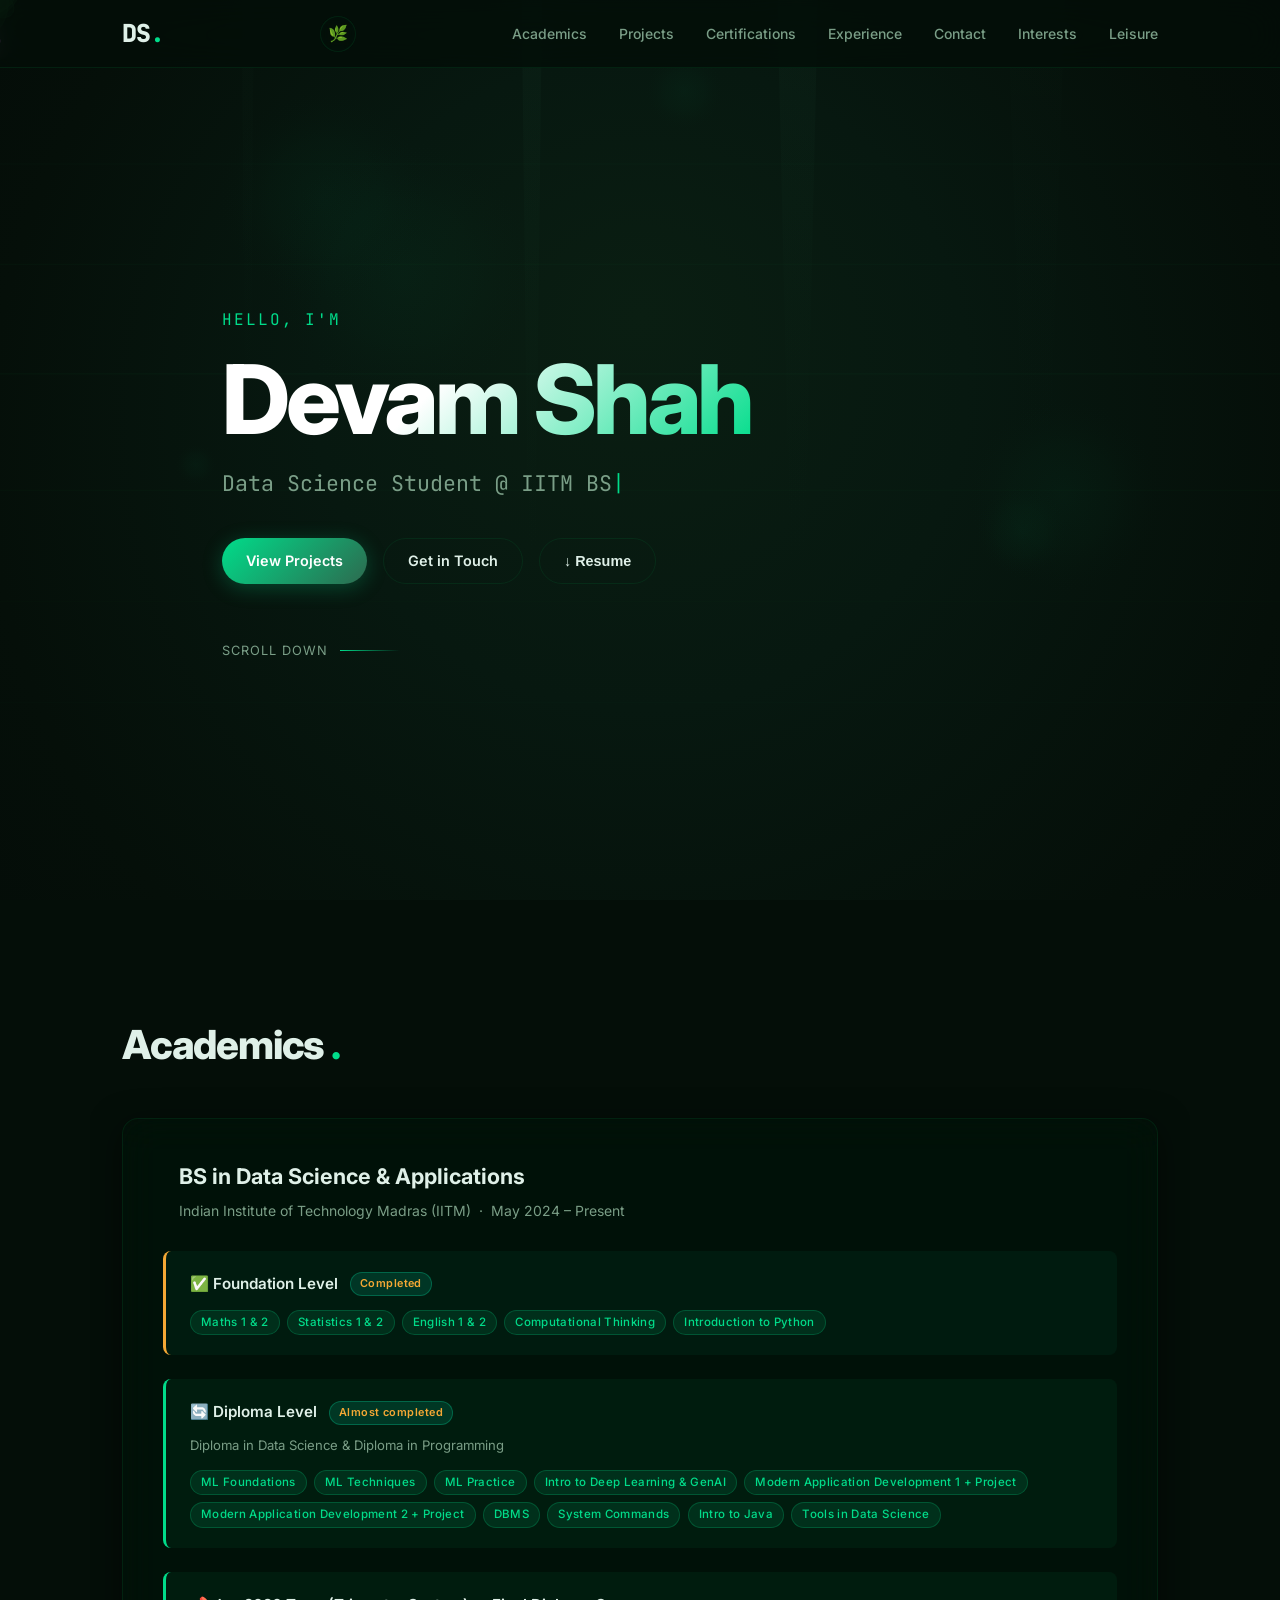
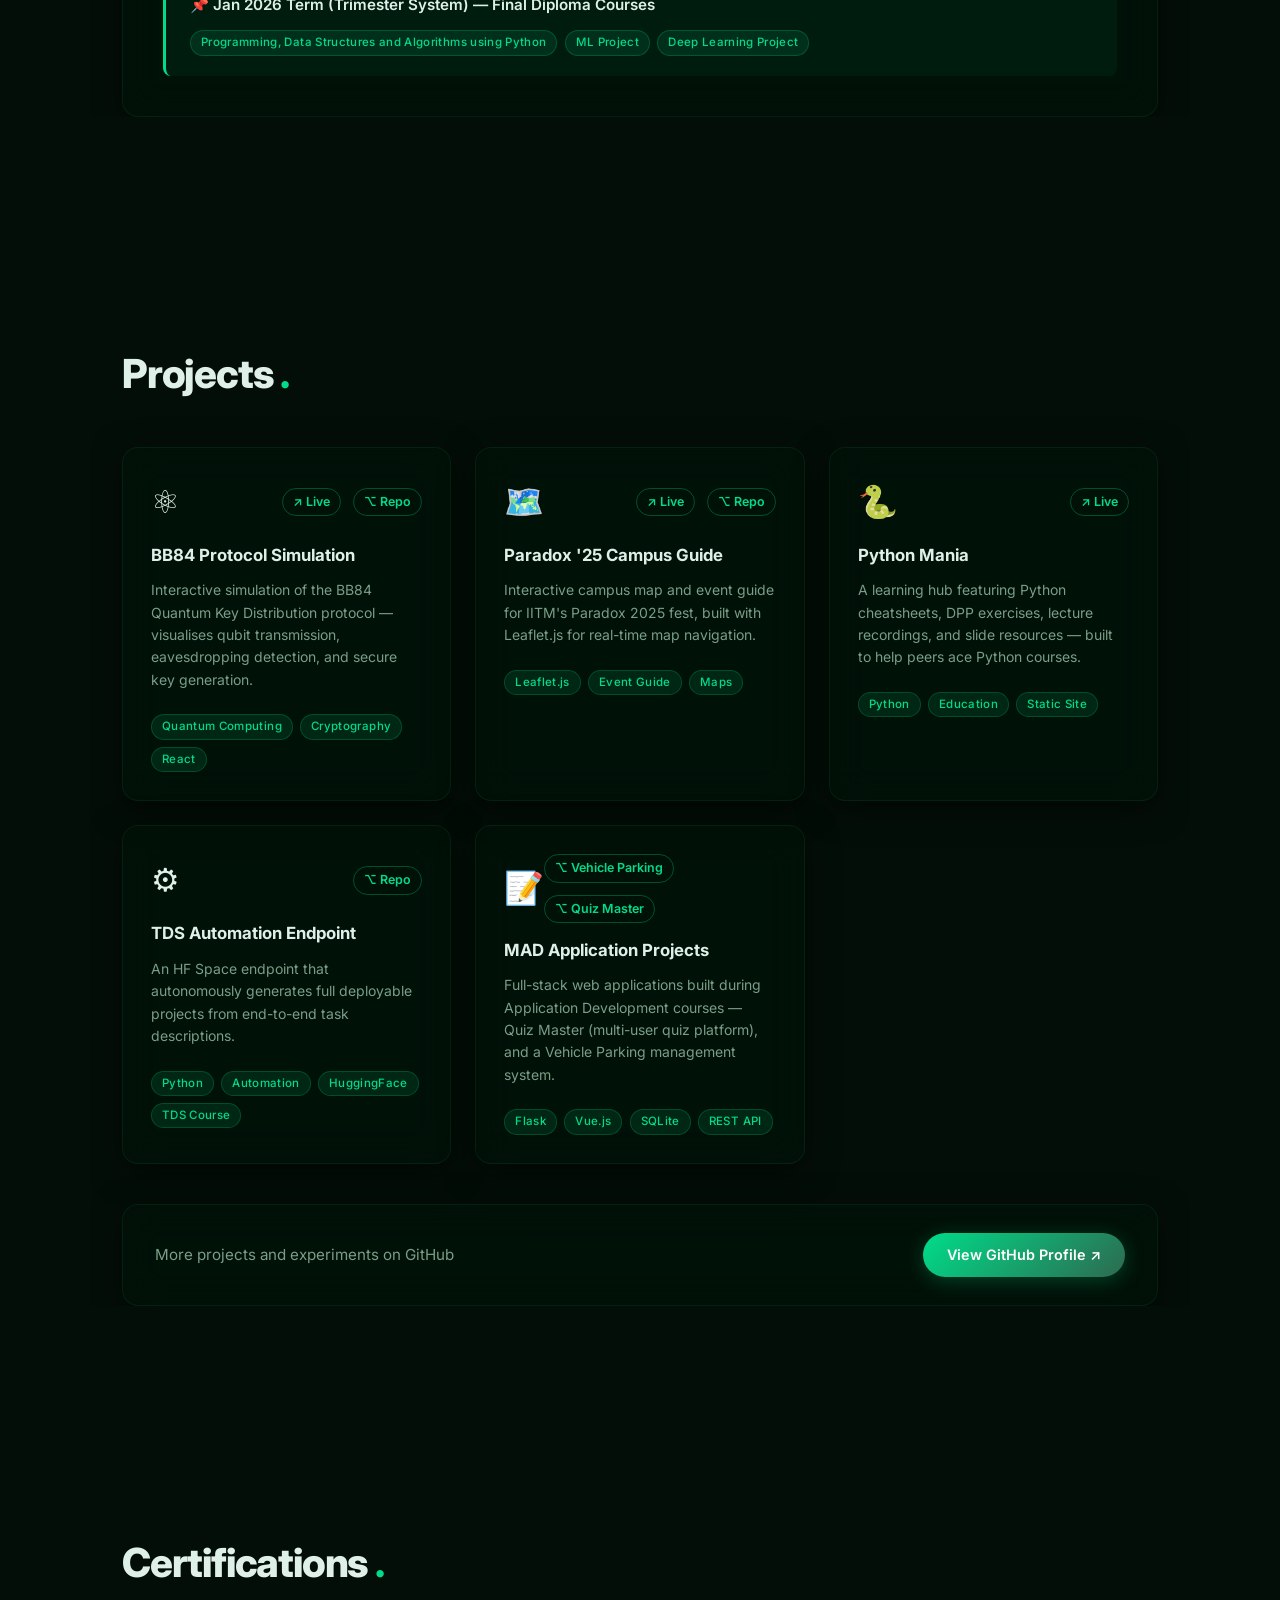
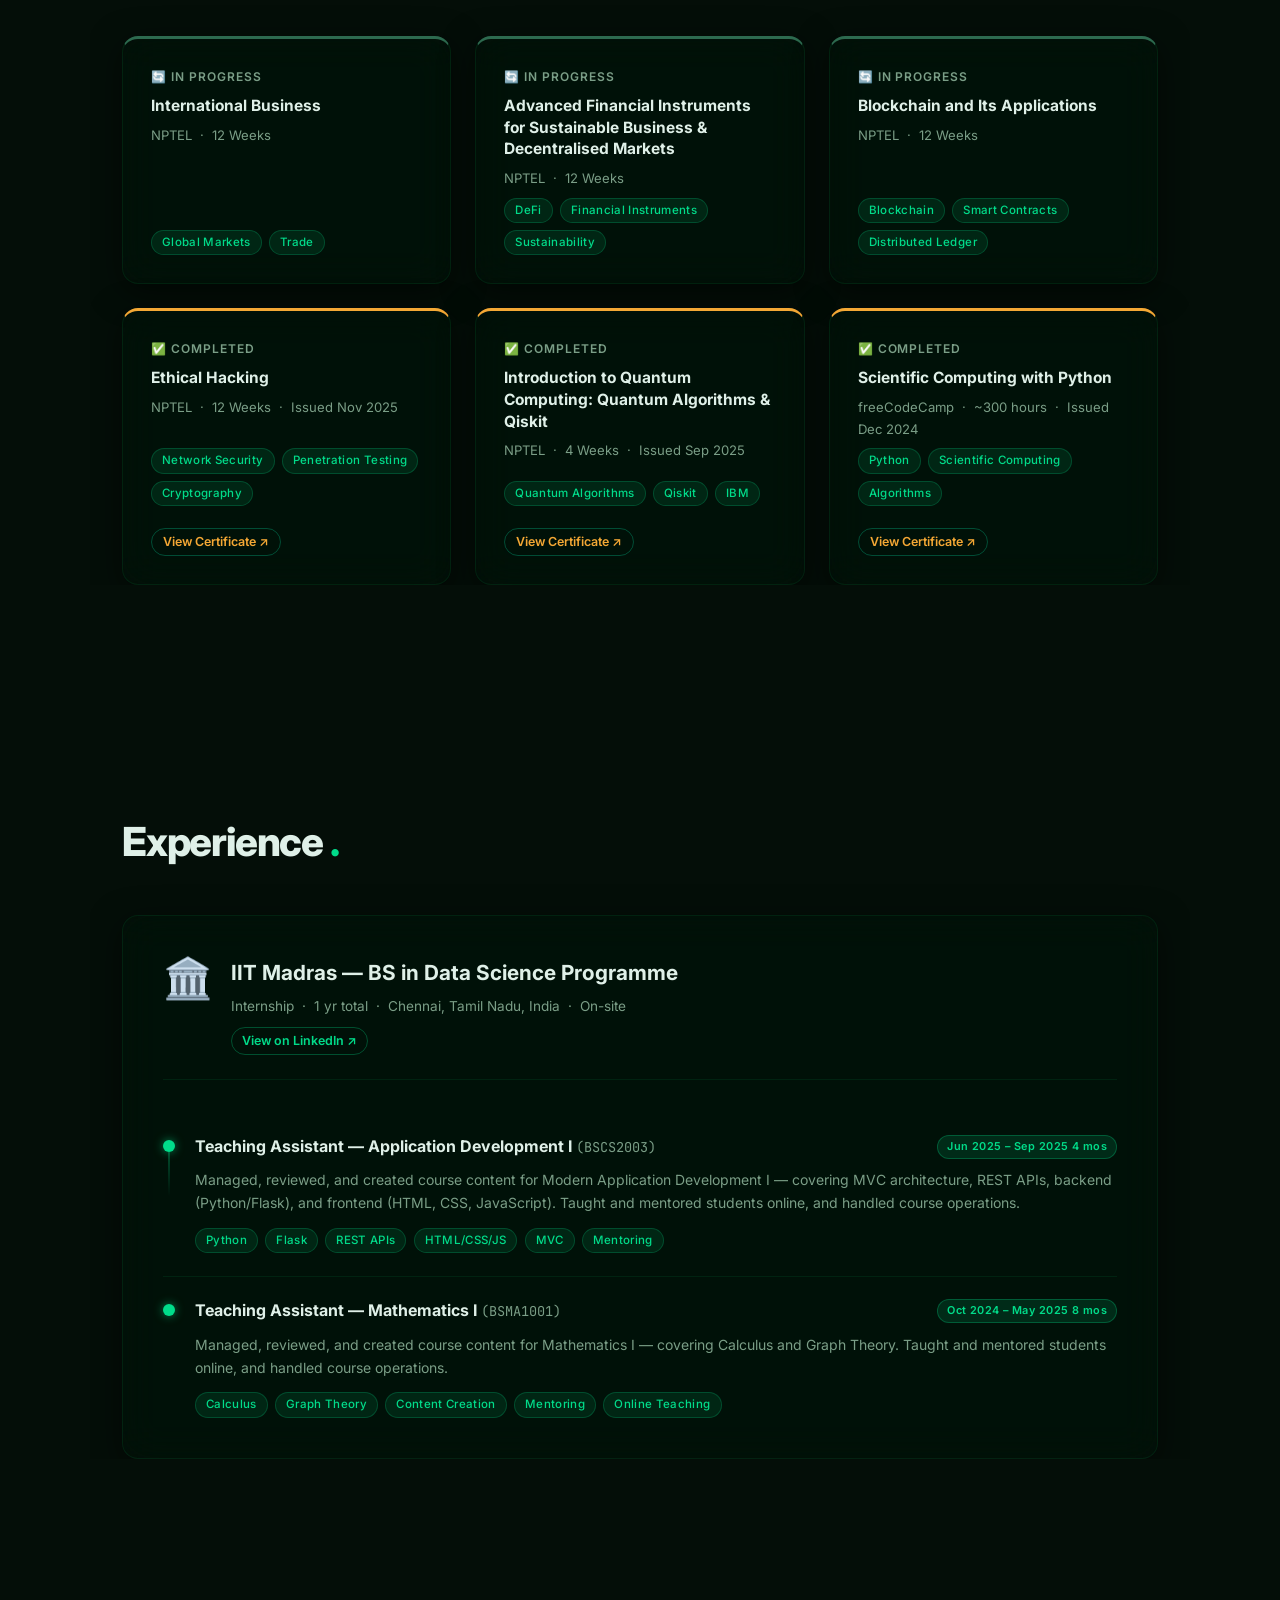
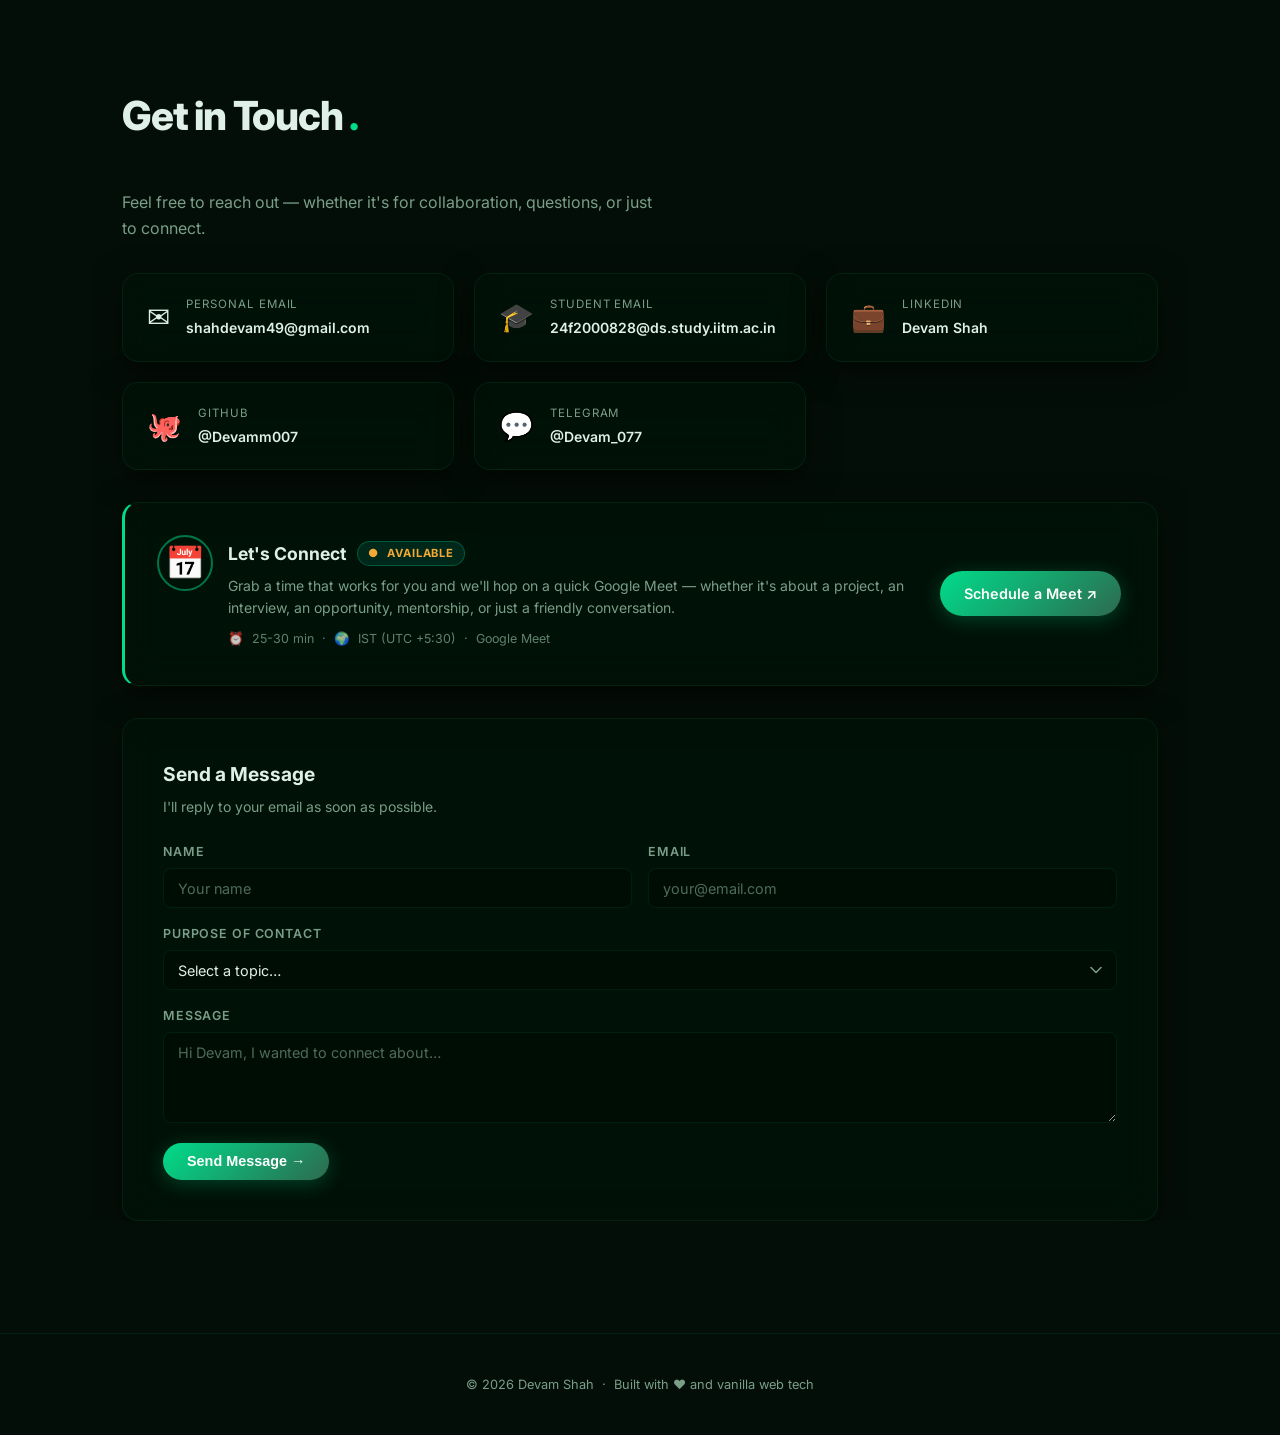
==== index.html @ 206eca7b "Update index.html" ====
﻿<!DOCTYPE html>
<html lang="en">
  <!-- Personal website — Devam Shah | Academics  Projects  Certifications  Experience  Contact -->
  <head>
    <meta charset="UTF-8" />
    <title>Devam Shah | Portfolio</title>
    <meta name="viewport" content="width=device-width, initial-scale=1.0" />
    <meta name="description" content="Portfolio of Devam Shah — IITM BS Data Science student, developer, and tech enthusiast." />
    <link rel="stylesheet" href="style.css" />
    <link rel="preconnect" href="https://fonts.googleapis.com" />
    <link rel="preconnect" href="https://fonts.gstatic.com" crossorigin />
    <link href="https://fonts.googleapis.com/css2?family=Inter:wght@300;400;500;600;700;800&family=JetBrains+Mono:wght@400;500&family=Cormorant+Garamond:ital,wght@0,400;0,600;1,400&display=swap" rel="stylesheet" />
  </head>
  <body>

    <!-- Animated canvas background -->
    <canvas id="bg-canvas"></canvas>

    <!-- Navigation -->
    <header id="navbar">
      <div class="nav-inner">
        <a href="index.html" class="nav-logo">DS<span class="accent">.</span></a>
        <button class="theme-toggle" id="theme-toggle" aria-label="Toggle theme" title="Switch theme">
          <span class="toggle-icon"></span>
        </button>
        <button class="hamburger" id="hamburger" aria-label="Toggle menu">
          <span></span><span></span><span></span>
        </button>
        <nav>
          <ul id="nav-links">
            <li><a href="#academics"     class="nav-link">Academics</a></li>
            <li><a href="#projects"      class="nav-link">Projects</a></li>
            <li><a href="#certs"         class="nav-link">Certifications</a></li>
            <li><a href="#experience"    class="nav-link">Experience</a></li>
            <li><a href="#contact"       class="nav-link">Contact</a></li>
            <li><a href="interests.html" class="nav-link">Interests</a></li>
            <li><a href="leisure.html"   class="nav-link">Leisure</a></li>
          </ul>
        </nav>
      </div>
    </header>

    <main>

      <!-- Hero -->
      <section id="hero">
        <div class="hero-content">
          <p class="hero-greeting">Hello, I'm</p>
          <h1 class="hero-name">Devam Shah</h1>
          <p class="hero-tagline">
            <span id="typed-text"></span><span class="cursor">|</span>
          </p>
          <div class="hero-cta">
            <a href="#projects" class="btn btn-primary">View Projects</a>
            <a href="#contact"  class="btn btn-outline">Get in Touch</a>
            <button class="btn btn-outline" id="resume-btn" title="Download Resume (PDF)">&#8595; Resume</button>
          </div>
          <div class="hero-scroll-hint">
            <span>Scroll down</span>
            <div class="scroll-line"></div>
          </div>
        </div>
      </section>

      <!-- Academics -->
      <section id="academics" class="section">
        <div class="container">
          <h2 class="section-title">Academics <span class="accent">.</span></h2>

          <div class="edu-card glass-card">
            <div class="edu-header">
              <div class="edu-icon"></div>
              <div>
                <h3>BS in Data Science &amp; Applications</h3>
                <p class="edu-institute">Indian Institute of Technology Madras (IITM) &nbsp;&#xb7;&nbsp; May 2024 – Present</p>
              </div>
            </div>
            <div class="edu-body">

              <div class="edu-stage completed">
                <h4>&#x2705; Foundation Level <span class="badge badge-green">Completed</span></h4>
                <div class="tag-list">
                  <span class="tag">Maths 1 &amp; 2</span>
                  <span class="tag">Statistics 1 &amp; 2</span>
                  <span class="tag">English 1 &amp; 2</span>
                  <span class="tag">Computational Thinking</span>
                  <span class="tag">Introduction to Python</span>
                </div>
              </div>

              <div class="edu-stage current">
                <h4>&#x1f504; Diploma Level <span class="badge badge-green">Almost completed</span></h4>
                <p class="edu-sub">Diploma in Data Science &amp; Diploma in Programming</p>
                <div class="tag-list">
                  <span class="tag">ML Foundations</span>
                  <span class="tag">ML Techniques</span>
                  <span class="tag">ML Practice</span>
                  <span class="tag">Intro to Deep Learning &amp; GenAI</span>
                  <span class="tag">Modern Application Development 1 + Project</span>
                  <span class="tag">Modern Application Development 2 + Project</span>
                  <span class="tag">DBMS</span>
                  <span class="tag">System Commands</span>
                  <span class="tag">Intro to Java</span>
                  <span class="tag">Tools in Data Science</span>
                </div>
              </div>

              <div class="edu-stage current">
                <h4>&#x1f4cc; Jan 2026 Term (Trimester System) — Final Diploma Courses</h4>
                <div class="tag-list">
                  <span class="tag">Programming, Data Structures and Algorithms using Python</span>
                  <span class="tag">ML Project</span>
                  <span class="tag">Deep Learning Project</span>
                </div>
              </div>

            </div>
          </div>
        </div>
      </section>

      <!-- Projects -->
      <section id="projects" class="section">
        <div class="container">
          <h2 class="section-title">Projects <span class="accent">.</span></h2>
          <div class="projects-grid">

            <div class="project-card glass-card">
              <div class="project-top">
                <span class="project-icon">&#x269b;&#xfe0f;</span>
                <div class="project-links">
                  <a href="https://bb84-simulation-app.vercel.app/" target="_blank" rel="noopener">&#x2197; Live</a>
                  <a href="https://github.com/Devamm007/BB84-Protocol" target="_blank" rel="noopener">&#x2325; Repo</a>
                </div>
              </div>
              <h3>BB84 Protocol Simulation</h3>
              <p>Interactive simulation of the BB84 Quantum Key Distribution protocol — visualises qubit transmission, eavesdropping detection, and secure key generation.</p>
              <div class="tag-list">
                <span class="tag">Quantum Computing</span>
                <span class="tag">Cryptography</span>
                <span class="tag">React</span>
              </div>
            </div>

            <div class="project-card glass-card">
              <div class="project-top">
                <span class="project-icon">&#x1f5fa;&#xfe0f;</span>
                <div class="project-links">
                  <a href="https://campusguide-omega.vercel.app" target="_blank" rel="noopener">&#x2197; Live</a>
                  <a href="https://github.com/Devamm007/IITM-Paradox25-Campus-Guide" target="_blank" rel="noopener">&#x2325; Repo</a>
                </div>
              </div>
              <h3>Paradox '25 Campus Guide</h3>
              <p>Interactive campus map and event guide for IITM's Paradox 2025 fest, built with Leaflet.js for real-time map navigation.</p>
              <div class="tag-list">
                <span class="tag">Leaflet.js</span>
                <span class="tag">Event Guide</span>
                <span class="tag">Maps</span>
              </div>
            </div>

            <div class="project-card glass-card">
              <div class="project-top">
                <span class="project-icon">&#x1f40d;</span>
                <div class="project-links">
                  <a href="https://devamm007.github.io/python-mania" target="_blank" rel="noopener">&#x2197; Live</a>
                </div>
              </div>
              <h3>Python Mania</h3>
              <p>A learning hub featuring Python cheatsheets, DPP exercises, lecture recordings, and slide resources — built to help peers ace Python courses.</p>
              <div class="tag-list">
                <span class="tag">Python</span>
                <span class="tag">Education</span>
                <span class="tag">Static Site</span>
              </div>
            </div>

            <div class="project-card glass-card">
              <div class="project-top">
                <span class="project-icon">&#x2699;&#xfe0f;</span>
                <div class="project-links">
                  <a href="https://github.com/Devamm007/TDS-P1-2025-09-24F2000828" target="_blank" rel="noopener">&#x2325; Repo</a>
                </div>
              </div>
              <h3>TDS Automation Endpoint</h3>
              <p>An HF Space endpoint that autonomously generates full deployable projects from end-to-end task descriptions.</p>
              <div class="tag-list">
                <span class="tag">Python</span>
                <span class="tag">Automation</span>
                <span class="tag">HuggingFace</span>
                <span class="tag">TDS Course</span>
              </div>
            </div>

            <div class="project-card glass-card">
              <div class="project-top">
                <span class="project-icon">&#x1f4dd;</span>
                <div class="project-links">
                  <a href="https://github.com/Devamm007/vehicle-parking-mad-2-24f2000828" target="_blank" rel="noopener">&#x2325; Vehicle Parking</a>
                  <a href="https://github.com/Devamm007/quiz-master-24f2000828" target="_blank" rel="noopener">&#x2325; Quiz Master</a>
                </div>
              </div>
              <h3>MAD Application Projects</h3>
              <p>Full-stack web applications built during Application Development courses — Quiz Master (multi-user quiz platform), and a Vehicle Parking management system.</p>
              <div class="tag-list">
                <span class="tag">Flask</span>
                <span class="tag">Vue.js</span>
                <span class="tag">SQLite</span>
                <span class="tag">REST API</span>
              </div>
            </div>

          </div>

          <div class="github-cta glass-card">
            <p>More projects and experiments on GitHub</p>
            <a href="https://github.com/Devamm007" target="_blank" rel="noopener" class="btn btn-primary">
              View GitHub Profile &#x2197;
            </a>
          </div>
        </div>
      </section>

      <!-- Certifications -->
      <section id="certs" class="section">
        <div class="container">
          <h2 class="section-title">Certifications <span class="accent">.</span></h2>
          <div class="certs-grid">

            <div class="cert-card glass-card ongoing-cert">
              <div class="cert-status">&#x1f504; In Progress</div>
              <h3>International Business</h3>
              <p class="cert-provider">NPTEL &nbsp;&#xb7;&nbsp; 12 Weeks</p>
              <div class="tag-list">
                <span class="tag">Global Markets</span>
                <span class="tag">Trade</span>
              </div>
            </div>

            <div class="cert-card glass-card ongoing-cert">
              <div class="cert-status">&#x1f504; In Progress</div>
              <h3>Advanced Financial Instruments for Sustainable Business &amp; Decentralised Markets</h3>
              <p class="cert-provider">NPTEL &nbsp;&#xb7;&nbsp; 12 Weeks</p>
              <div class="tag-list">
                <span class="tag">DeFi</span>
                <span class="tag">Financial Instruments</span>
                <span class="tag">Sustainability</span>
              </div>
            </div>

            <div class="cert-card glass-card ongoing-cert">
              <div class="cert-status">&#x1f504; In Progress</div>
              <h3>Blockchain and Its Applications</h3>
              <p class="cert-provider">NPTEL &nbsp;&#xb7;&nbsp; 12 Weeks</p>
              <div class="tag-list">
                <span class="tag">Blockchain</span>
                <span class="tag">Smart Contracts</span>
                <span class="tag">Distributed Ledger</span>
              </div>
            </div>

            <div class="cert-card glass-card completed-cert">
              <div class="cert-status">&#x2705; Completed</div>
              <h3>Ethical Hacking</h3>
              <p class="cert-provider">NPTEL &nbsp;&#xb7;&nbsp; 12 Weeks &nbsp;&#xb7;&nbsp; Issued Nov 2025</p>
              <div class="tag-list">
                <span class="tag">Network Security</span>
                <span class="tag">Penetration Testing</span>
                <span class="tag">Cryptography</span>
              </div>
              <a href="https://archive.nptel.ac.in/content/noc/NOC25/SEM2/Ecertificates/106/noc25-cs142/Course/NPTEL25CS142S105820136210292133.pdf"
                 target="_blank" rel="noopener" class="cert-credential-link">View Certificate &#x2197;</a>
            </div>

            <div class="cert-card glass-card completed-cert">
              <div class="cert-status">&#x2705; Completed</div>
              <h3>Introduction to Quantum Computing: Quantum Algorithms &amp; Qiskit</h3>
              <p class="cert-provider">NPTEL &nbsp;&#xb7;&nbsp; 4 Weeks &nbsp;&#xb7;&nbsp; Issued Sep 2025</p>
              <div class="tag-list">
                <span class="tag">Quantum Algorithms</span>
                <span class="tag">Qiskit</span>
                <span class="tag">IBM</span>
              </div>
              <a href="https://archive.nptel.ac.in/content/noc/NOC25/SEM2/Ecertificates/106/noc25-cs95/Course/NPTEL25CS95S43700327009212679.pdf"
                 target="_blank" rel="noopener" class="cert-credential-link">View Certificate &#x2197;</a>
            </div>

            <div class="cert-card glass-card completed-cert">
              <div class="cert-status">&#x2705; Completed</div>
              <h3>Scientific Computing with Python</h3>
              <p class="cert-provider">freeCodeCamp &nbsp;&#xb7;&nbsp; ~300 hours &nbsp;&#xb7;&nbsp; Issued Dec 2024</p>
              <div class="tag-list">
                <span class="tag">Python</span>
                <span class="tag">Scientific Computing</span>
                <span class="tag">Algorithms</span>
              </div>
              <a href="https://freecodecamp.org/certification/devam_shah/scientific-computing-with-python-v7"
                 target="_blank" rel="noopener" class="cert-credential-link">View Certificate &#x2197;</a>
            </div>

          </div>
        </div>
      </section>

      <!-- Experience -->
      <section id="experience" class="section">
        <div class="container">
          <h2 class="section-title">Experience <span class="accent">.</span></h2>

          <div class="exp-org glass-card">
            <div class="exp-org-header">
              <div class="exp-org-icon">&#x1f3db;&#xfe0f;</div>
              <div>
                <h3 class="exp-org-name">IIT Madras — BS in Data Science Programme</h3>
                <p class="exp-org-meta">Internship &nbsp;&#xb7;&nbsp; 1 yr total &nbsp;&#xb7;&nbsp; Chennai, Tamil Nadu, India &nbsp;&#xb7;&nbsp; On-site</p>
                <a href="https://www.linkedin.com/in/devam-shah-030783298/" target="_blank" rel="noopener" class="exp-linkedin-link">View on LinkedIn &#x2197;</a>
              </div>
            </div>

            <div class="exp-role">
              <div class="exp-role-dot"></div>
              <div class="exp-role-body">
                <div class="exp-role-top">
                  <h4>Teaching Assistant — Application Development I <span class="exp-course-code">(BSCS2003)</span></h4>
                  <span class="exp-duration badge badge-blue">Jun 2025 – Sep 2025  4 mos</span>
                </div>
                <p class="exp-desc">Managed, reviewed, and created course content for Modern Application Development I — covering MVC architecture, REST APIs, backend (Python/Flask), and frontend (HTML, CSS, JavaScript). Taught and mentored students online, and handled course operations.</p>
                <div class="tag-list">
                  <span class="tag">Python</span>
                  <span class="tag">Flask</span>
                  <span class="tag">REST APIs</span>
                  <span class="tag">HTML/CSS/JS</span>
                  <span class="tag">MVC</span>
                  <span class="tag">Mentoring</span>
                </div>
              </div>
            </div>

            <div class="exp-role">
              <div class="exp-role-dot"></div>
              <div class="exp-role-body">
                <div class="exp-role-top">
                  <h4>Teaching Assistant — Mathematics I <span class="exp-course-code">(BSMA1001)</span></h4>
                  <span class="exp-duration badge badge-blue">Oct 2024 – May 2025  8 mos</span>
                </div>
                <p class="exp-desc">Managed, reviewed, and created course content for Mathematics I — covering Calculus and Graph Theory. Taught and mentored students online, and handled course operations.</p>
                <div class="tag-list">
                  <span class="tag">Calculus</span>
                  <span class="tag">Graph Theory</span>
                  <span class="tag">Content Creation</span>
                  <span class="tag">Mentoring</span>
                  <span class="tag">Online Teaching</span>
                </div>
              </div>
            </div>

          </div>
        </div>
      </section>

      <!-- Contact -->
      <section id="contact" class="section">
        <div class="container">
          <h2 class="section-title">Get in Touch <span class="accent">.</span></h2>
          <p class="contact-intro">Feel free to reach out — whether it's for collaboration, questions, or just to connect.</p>

          <div class="contact-grid">
            <a href="mailto:shahdevam49@gmail.com" class="contact-card glass-card">
              <span class="contact-icon">&#x2709;&#xfe0f;</span>
              <div>
                <p class="contact-label">Personal Email</p>
                <p class="contact-value">shahdevam49@gmail.com</p>
              </div>
            </a>
            <a href="mailto:24f2000828@ds.study.iitm.ac.in" class="contact-card glass-card">
              <span class="contact-icon">&#x1f393;</span>
              <div>
                <p class="contact-label">Student Email</p>
                <p class="contact-value">24f2000828@ds.study.iitm.ac.in</p>
              </div>
            </a>
            <a href="https://www.linkedin.com/in/devam-shah-030783298/" target="_blank" rel="noopener" class="contact-card glass-card">
              <span class="contact-icon">&#x1f4bc;</span>
              <div>
                <p class="contact-label">LinkedIn</p>
                <p class="contact-value">Devam Shah</p>
              </div>
            </a>
            <a href="https://github.com/Devamm007" target="_blank" rel="noopener" class="contact-card glass-card">
              <span class="contact-icon">&#x1f419;</span>
              <div>
                <p class="contact-label">GitHub</p>
                <p class="contact-value">@Devamm007</p>
              </div>
            </a>
            <a href="https://t.me/Devam_077" target="_blank" rel="noopener" class="contact-card glass-card">
              <span class="contact-icon">&#x1f4ac;</span>
              <div>
                <p class="contact-label">Telegram</p>
                <p class="contact-value">@Devam_077</p>
              </div>
            </a>
          </div>

          <!-- Let's Connect — schedule a Google Meet -->
          <div class="calendar-cta glass-card">
            <div class="calendar-cta-inner">
              <div class="calendar-cta-body">
                <div class="calendar-icon-wrap">
                  <span class="calendar-icon">&#x1f4c5;</span>
                  <span class="calendar-pulse"></span>
                </div>
                <div class="calendar-cta-text">
                  <div class="calendar-cta-header">
                    <h3>Let's Connect</h3>
                    <span class="calendar-available-badge">&#x25cf;&nbsp; Available</span>
                  </div>
                  <p>Grab a time that works for you and we'll hop on a quick Google Meet — whether it's about a project, an interview, an opportunity, mentorship, or just a friendly conversation.</p>
                  <p class="calendar-meta">&#x23f0;&nbsp; 25-30 min &nbsp;&#xb7;&nbsp; &#x1f30d;&nbsp; IST (UTC +5:30) &nbsp;&#xb7;&nbsp; Google Meet</p>
                </div>
              </div>
              <a href="https://calendar.app.google/XNX1adU5ZSFyXUbj7"
                 target="_blank" rel="noopener"
                 class="btn btn-primary calendar-btn"
                 title="Schedule a Google Meet with Devam">
                Schedule a Meet &#x2197;
              </a>
            </div>
          </div>

          <!-- Send a Message -->
          <div class="contact-form-wrapper glass-card">
            <h3 class="form-heading">Send a Message</h3>
            <p class="form-subtext">I'll reply to your email as soon as possible.</p>
            <form
              action="https://formsubmit.co/shahdevam49@gmail.com"
              method="POST"
              class="contact-form"
              id="contact-form"
              target="_blank"
            >
              <input type="hidden" name="_captcha"  value="false" />
              <input type="hidden" name="_template" value="table" />
              <input type="hidden" name="_next"     value="https://devamm007.github.io?sent=1" />
              <input type="hidden" name="_subject" id="hidden-subject" value="Portfolio Contact — New message" />

              <div class="form-row">
                <div class="form-group">
                  <label for="f-name">Name</label>
                  <input type="text"  name="name"  id="f-name"  placeholder="Your name"      required autocomplete="name" />
                </div>
                <div class="form-group">
                  <label for="f-email">Email</label>
                  <input type="email" name="email" id="f-email" placeholder="your@email.com" required autocomplete="email" />
                </div>
              </div>

              <div class="form-group">
                <label for="f-purpose">Purpose of Contact</label>
                <select id="f-purpose" required>
                  <option value="" disabled selected>Select a topic…</option>
                  <option value="Portfolio Contact — Discussion">Tech Discussion</option>
                  <option value="Portfolio Contact — Interview / Opportunity">Interview / Opportunity</option>
                  <option value="Portfolio Contact — Business / Collaboration">Collaboration / Business</option>
                  <option value="Portfolio Contact — General Chat">General Chat</option>
                  <option value="other">Other (Please specify)</option>
                </select>
              </div>

              <div class="form-group" id="custom-purpose-group" style="display: none;">
                <label for="f-custom-purpose">Specify Purpose</label>
                <input type="text" id="f-custom-purpose" placeholder="What would you like to discuss?" />
              </div>

              <div class="form-group">
                <label for="f-msg">Message</label>
                <textarea name="message" id="f-msg" rows="4" placeholder="Hi Devam, I wanted to connect about…" required></textarea>
              </div>
              <button type="submit" class="btn btn-primary form-submit">Send Message &#x2192;</button>
            </form>
          </div>

        </div>
      </section>

    </main>

    <!-- Footer -->
    <footer>
      <p>&#xa9; 2026 Devam Shah &nbsp;&#xb7;&nbsp; Built with &#x2764;&#xfe0f; and vanilla web tech</p>
    </footer>

    <!-- Resume Gate Modal -->
    <div class="resume-modal-overlay" id="resume-overlay">
      <div class="resume-modal glass-card">
        <button class="resume-modal-close" id="resume-close" aria-label="Close">&times;</button>
        <div class="resume-modal-icon">&#x1f4c4;</div>
        <h3 class="resume-modal-title">Request Resume</h3>
        <p class="resume-modal-desc">Enter your real email — the resume link will be sent to your inbox. No fake emails, no resume.</p>
        <form class="resume-gate-form" id="resume-gate-form"
              action="https://formsubmit.co/shahdevam49@gmail.com"
              method="POST">
          <!-- FormSubmit config -->
          <input type="hidden" name="_captcha"    value="false" />
          <input type="hidden" name="_template"   value="table" />
          <input type="hidden" name="_subject"    id="rg-hidden-subject" value="Resume Request" />
          <input type="hidden" name="_autoresponse"
                 value="Hi! Here's the resume you requested: https://drive.google.com/file/d/1rxYrslbkg3EbkkNPWHwtF5So_QKnrpB7/view?usp=sharing — Devam Shah" />
          <input type="hidden" name="_next"
                 value="https://devamm007.github.io?resume=sent" />

          <div class="form-group">
            <label for="rg-name">Name</label>
            <input type="text" id="rg-name" name="name" placeholder="Your name" required autocomplete="name" />
          </div>
          <div class="form-group">
            <label for="rg-email">Email</label>
            <input type="email" id="rg-email" name="email" placeholder="your@email.com" required autocomplete="email" />
          </div>
          <div class="form-group">
            <label for="rg-reason">Purpose</label>
            <select id="rg-reason" name="purpose" required>
              <option value="" disabled selected>Why do you need it?</option>
              <option value="Hiring / Recruitment">Hiring / Recruitment</option>
              <option value="Collaboration">Collaboration</option>
              <option value="Academic Reference">Academic Reference</option>
              <option value="General Interest">General Interest</option>
            </select>
          </div>
          <button type="submit" class="btn btn-primary resume-submit-btn">Send Resume to My Email &#x2709;&#xfe0f;</button>
          <p class="resume-form-note">&#x1f512; The link will be emailed to you — it won't appear here.</p>
        </form>
        <div class="resume-success" id="resume-success" style="display:none;">
          <div class="resume-success-icon">&#x2709;&#xfe0f;</div>
          <p><strong>Check your inbox!</strong></p>
          <p class="resume-success-sub">The resume download link has been emailed to you. Check spam if you don't see it within a minute.</p>
        </div>
      </div>
    </div>

    <script src="script.js"></script>
  </body>
</html>
---- style.css ----
/* ============================================================
   Devam Shah — Portfolio  |  style.css
   Dark glassmorphism theme · responsive · canvas-ready
   ============================================================ */

/* ── Variables ──────────────────────────────────────── */
:root {
  --bg:          #040e08;        /* deep pond dark        */
  --bg-2:        #071a0e;        /* forest shadow         */
  --accent:      #00dc8a;        /* bioluminescent teal   */
  --accent-2:    #2d6a4f;        /* deep forest green     */
  --accent-3:    #f4a835;        /* amber / golden hour   */
  --text:        #dff0e8;        /* soft nature white     */
  --text-muted:  #7a9e87;        /* sage green            */
  --glass-bg:    rgba(0,45,22,0.10);
  --glass-bd:    rgba(0,150,75,0.14);
  --glass-hover: rgba(0,65,32,0.18);
  --radius:      16px;
  --radius-sm:    8px;
  --shadow:      0 8px 32px rgba(0,0,0,0.5);
  --transition:  0.3s cubic-bezier(0.4,0,0.2,1);
  --nav-h:       68px;
  --font:        'Inter', system-ui, sans-serif;
  --mono:        'JetBrains Mono', monospace;
}

/* ── Reset ──────────────────────────────────────────── */
*, *::before, *::after { box-sizing: border-box; margin: 0; padding: 0; }
html { scroll-behavior: smooth; font-size: 16px; }

/* Disable CSS smooth-scroll on pure touch devices so it doesn't
   fight native momentum/inertia scrolling.                      */
@media (hover: none) {
  html { scroll-behavior: auto; }
}

body {
  font-family: var(--font);
  background: var(--bg);
  color: var(--text);
  line-height: 1.65;
  overflow-x: hidden;
  min-height: 100vh;
  width: 100%;
}
a { color: inherit; text-decoration: none; }
ul { list-style: none; }
img { max-width: 100%; display: block; }

/* ── Canvas background ──────────────────────────────── */
#bg-canvas {
  position: fixed;
  inset: 0;
  z-index: 0;
  pointer-events: none;
}

/* All content above the canvas */
header, main, footer { position: relative; z-index: 1; }

/* ── Shared utilities ───────────────────────────────── */
.container {
  max-width: 1100px;
  margin-inline: auto;
  padding-inline: clamp(1rem, 5vw, 2rem);
  overflow-x: hidden;
}

.accent { color: var(--accent); }

.glass-card {
  background: var(--glass-bg);
  border: 1px solid var(--glass-bd);
  border-radius: var(--radius);
  backdrop-filter: blur(18px) saturate(1.4);
  -webkit-backdrop-filter: blur(18px) saturate(1.4);
  box-shadow: var(--shadow);
  transition: transform var(--transition), box-shadow var(--transition), background var(--transition);
}
.glass-card:hover {
  transform: translateY(-4px);
  background: var(--glass-hover);
  box-shadow: 0 16px 48px rgba(0,0,0,0.6);
}

.section {
  padding-block: clamp(4rem, 10vw, 7rem);
}
.section-title {
  font-size: clamp(1.75rem, 4vw, 2.5rem);
  font-weight: 800;
  letter-spacing: -0.03em;
  margin-bottom: 2.5rem;
}

.tag-list { display: flex; flex-wrap: wrap; gap: 0.45rem; margin-top: 0.85rem; }

.tag {
  font-size: 0.72rem;
  font-weight: 500;
  padding: 3px 10px;
  border-radius: 999px;
  background: rgba(0,220,138,0.10);
  border: 1px solid rgba(0,220,138,0.22);
  color: var(--accent);
  letter-spacing: 0.03em;
  white-space: normal;
  word-break: break-word;
  line-height: 1.5;
}

.badge {
  display: inline-block;
  font-size: 0.68rem;
  font-weight: 600;
  padding: 2px 9px;
  border-radius: 999px;
  letter-spacing: 0.04em;
  vertical-align: middle;
  margin-left: 0.5rem;
}
.badge-green  { background: rgba(6,214,160,0.15); color: var(--accent-3); border: 1px solid rgba(6,214,160,0.3); }
.badge-blue   { background: rgba(0,220,138,0.13); color: var(--accent);   border: 1px solid rgba(0,220,138,0.28); }
.badge-yellow { background: rgba(251,191,36,0.12); color: #fbbf24;         border: 1px solid rgba(251,191,36,0.28); }

/* ── Buttons ────────────────────────────────────────── */
.btn {
  display: inline-flex;
  align-items: center;
  gap: 0.4rem;
  padding: 0.65rem 1.5rem;
  border-radius: 999px;
  font-size: 0.9rem;
  font-weight: 600;
  cursor: pointer;
  border: none;
  transition: all var(--transition);
  white-space: nowrap;
}
.btn-primary {
  background: linear-gradient(135deg, var(--accent), var(--accent-2));
  color: #fff;
  box-shadow: 0 4px 20px rgba(0,220,138,0.25);
}
.btn-primary:hover {
  box-shadow: 0 6px 28px rgba(0,220,138,0.45);
  transform: translateY(-2px);
}
.btn-outline {
  background: transparent;
  color: var(--text);
  border: 1.5px solid var(--glass-bd);
}
.btn-outline:hover {
  border-color: var(--accent);
  color: var(--accent);
  transform: translateY(-2px);
}

/* ── Navbar ─────────────────────────────────────────── */
#navbar {
  position: fixed;
  top: 0; left: 0; right: 0;
  height: var(--nav-h);
  z-index: 100;
  background: rgba(4,14,8,0.78);
  backdrop-filter: blur(20px) saturate(1.6);
  -webkit-backdrop-filter: blur(20px) saturate(1.6);
  border-bottom: 1px solid var(--glass-bd);
  transition: background var(--transition), box-shadow var(--transition);
}
#navbar.scrolled {
  background: rgba(4,14,8,0.95);
  box-shadow: 0 4px 24px rgba(0,0,0,0.4);
}
.nav-inner {
  max-width: 1100px;
  margin-inline: auto;
  padding-inline: clamp(1.25rem, 5vw, 2rem);
  height: 100%;
  display: flex;
  align-items: center;
  justify-content: space-between;
}
.nav-logo {
  font-size: 1.55rem;
  font-weight: 800;
  letter-spacing: -0.04em;
  font-family: var(--mono);
  color: var(--text);
}
nav ul {
  display: flex;
  gap: 2rem;
  align-items: center;
}
.nav-link {
  font-size: 0.875rem;
  font-weight: 500;
  color: var(--text-muted);
  transition: color var(--transition);
  position: relative;
  padding-bottom: 3px;
}
.nav-link::after {
  content: '';
  position: absolute;
  bottom: 0; left: 0;
  width: 0; height: 2px;
  background: var(--accent);
  border-radius: 2px;
  transition: width var(--transition);
}
.nav-link:hover, .nav-link.active { color: var(--accent); }
.nav-link:hover::after, .nav-link.active::after { width: 100%; }

/* Hamburger */
.hamburger {
  display: none;
  flex-direction: column;
  gap: 5px;
  background: none;
  border: none;
  cursor: pointer;
  padding: 4px;
}
.hamburger span {
  width: 24px; height: 2px;
  background: var(--text);
  border-radius: 2px;
  transition: all var(--transition);
  display: block;
}
.hamburger.open span:nth-child(1) { transform: rotate(45deg) translate(5px,5px); }
.hamburger.open span:nth-child(2) { opacity: 0; }
.hamburger.open span:nth-child(3) { transform: rotate(-45deg) translate(5px,-5px); }

/* ── Theme Toggle ───────────────────────────────────── */
.theme-toggle {
  display: flex;
  align-items: center;
  justify-content: center;
  width: 36px;
  height: 36px;
  border-radius: 50%;
  border: 1.5px solid var(--glass-bd);
  background: var(--glass-bg);
  cursor: pointer;
  transition: all var(--transition);
  font-size: 1rem;
  flex-shrink: 0;
  backdrop-filter: blur(8px);
  -webkit-backdrop-filter: blur(8px);
  color: var(--text);
  line-height: 1;
}
.theme-toggle:hover {
  border-color: var(--accent);
  background: var(--glass-hover);
  transform: scale(1.12);
}
.theme-toggle .toggle-icon {
  pointer-events: none;
  transition: transform 0.4s cubic-bezier(0.4,0,0.2,1);
  display: block;
}
.theme-toggle.spinning .toggle-icon {
  transform: rotate(360deg);
}

/* ── Hero ───────────────────────────────────────────── */
#hero {
  min-height: 100svh;
  display: flex;
  align-items: center;
  padding-top: var(--nav-h);
  padding-inline: clamp(1.25rem, 5vw, 2rem);
  max-width: 900px;
  margin-inline: auto;
}
.hero-content { display: flex; flex-direction: column; gap: 1rem; }

.hero-greeting {
  font-size: 1rem;
  color: var(--accent);
  font-family: var(--mono);
  letter-spacing: 0.12em;
  text-transform: uppercase;
  opacity: 0;
  animation: fadeUp 0.6s 0.2s forwards;
}
.hero-name {
  font-size: clamp(2.8rem, 9vw, 6rem);
  font-weight: 800;
  line-height: 1.05;
  letter-spacing: -0.04em;
  background: linear-gradient(135deg, #fff 40%, var(--accent) 100%);
  -webkit-background-clip: text;
  background-clip: text;
  -webkit-text-fill-color: transparent;
  opacity: 0;
  animation: fadeUp 0.7s 0.4s forwards;
}
.hero-tagline {
  font-size: clamp(1rem, 2.5vw, 1.35rem);
  color: var(--text-muted);
  min-height: 2.2em;
  font-family: var(--mono);
  opacity: 0;
  animation: fadeUp 0.7s 0.6s forwards;
}
.cursor {
  display: inline-block;
  color: var(--accent);
  animation: blink 1s step-end infinite;
  font-weight: 300;
}
.hero-cta {
  display: flex;
  gap: 1rem;
  flex-wrap: wrap;
  margin-top: 0.5rem;
  opacity: 0;
  animation: fadeUp 0.7s 0.9s forwards;
}
.hero-scroll-hint {
  display: flex;
  align-items: center;
  gap: 0.75rem;
  margin-top: 2.5rem;
  color: var(--text-muted);
  font-size: 0.8rem;
  letter-spacing: 0.08em;
  text-transform: uppercase;
  opacity: 0;
  animation: fadeUp 0.7s 1.2s forwards;
}
.scroll-line {
  width: 60px; height: 1px;
  background: linear-gradient(90deg, var(--accent), transparent);
  animation: scrollPulse 2s ease-in-out infinite;
}

/* ── Academics ──────────────────────────────────────── */
.edu-card { padding: clamp(1.5rem, 4vw, 2.5rem); }
.edu-header {
  display: flex;
  gap: 1rem;
  align-items: flex-start;
  margin-bottom: 1.75rem;
}
.edu-icon { font-size: 2.5rem; flex-shrink: 0; }
.edu-header h3 {
  font-size: clamp(1.1rem, 2.5vw, 1.35rem);
  font-weight: 700;
  margin-bottom: 0.3rem;
}
.edu-institute { color: var(--text-muted); font-size: 0.875rem; }
.edu-body { display: flex; flex-direction: column; gap: 1.5rem; }
.edu-stage {
  padding: 1.25rem 1.5rem;
  border-radius: var(--radius-sm);
  border-left: 3px solid;
}
.edu-stage.completed { border-color: var(--accent-3);  background: rgba(6,214,160,0.05); }
.edu-stage.current   { border-color: var(--accent);    background: rgba(0,220,138,0.05); }
.edu-stage h4 { font-size: 0.95rem; font-weight: 600; margin-bottom: 0.6rem; }
.edu-sub { font-size: 0.82rem; color: var(--text-muted); margin-bottom: 0.3rem; }

/* ── Projects ───────────────────────────────────────── */
.projects-grid {
  display: grid;
  grid-template-columns: repeat(auto-fill, minmax(min(100%, 320px), 1fr));
  gap: 1.5rem;
}
.project-card { padding: 1.75rem; display: flex; flex-direction: column; gap: 0.6rem; }
.project-top {
  display: flex;
  align-items: center;
  justify-content: space-between;
  margin-bottom: 0.25rem;
}
.project-icon { font-size: 2rem; }
.project-links {
  display: flex;
  gap: 0.75rem;
  align-items: center;
  flex-wrap: wrap;
}
.project-links a {
  font-size: 0.78rem;
  font-weight: 600;
  color: var(--accent);
  padding: 3px 10px;
  border: 1px solid rgba(0,220,138,0.3);
  border-radius: 999px;
  transition: all var(--transition);
}
.project-links a:hover {
  background: rgba(0,220,138,0.12);
}
.project-card h3 {
  font-size: 1.05rem;
  font-weight: 700;
}
.project-card p { font-size: 0.875rem; color: var(--text-muted); line-height: 1.6; }

.github-cta {
  margin-top: 2.5rem;
  padding: 1.75rem 2rem;
  display: flex;
  align-items: center;
  justify-content: space-between;
  flex-wrap: wrap;
  gap: 1rem;
}
.github-cta p { color: var(--text-muted); font-size: 0.95rem; }

/* ── Interests ──────────────────────────────────────── */
.interests-grid {
  display: grid;
  grid-template-columns: repeat(auto-fill, minmax(min(100%, 240px), 1fr));
  gap: 1.5rem;
}
.interest-card {
  padding: 2rem 1.5rem;
  display: flex;
  flex-direction: column;
  align-items: flex-start;
  gap: 0.75rem;
}
.interest-icon { font-size: 2.5rem; }
.interest-card h3 { font-size: 1rem; font-weight: 700; }
.interest-card p { font-size: 0.85rem; color: var(--text-muted); line-height: 1.6; }

/* ── Certifications ─────────────────────────────────── */
.certs-grid {
  display: grid;
  grid-template-columns: repeat(auto-fill, minmax(min(100%, 280px), 1fr));
  gap: 1.5rem;
}
.cert-card {
  padding: 1.75rem;
  display: flex;
  flex-direction: column;
  gap: 0.5rem;
  border-top: 3px solid transparent;
}
.completed-cert { border-top-color: var(--accent-3); }
.ongoing-cert   { border-top-color: var(--accent-2); }
.cert-status { font-size: 0.75rem; font-weight: 600; text-transform: uppercase; letter-spacing: 0.08em; color: var(--text-muted); }
.cert-card h3 { font-size: 0.97rem; font-weight: 700; line-height: 1.4; }
.cert-provider { font-size: 0.82rem; color: var(--text-muted); }
/* push tag-list to fill available space so credential link is always at bottom */
.cert-card .tag-list { margin-top: auto; }
.cert-credential-link {
  display: inline-block;
  align-self: flex-start;
  margin-top: 0.85rem;
  font-size: 0.78rem;
  font-weight: 600;
  color: var(--accent-3);
  padding: 3px 11px;
  border: 1px solid rgba(6,214,160,0.3);
  border-radius: 999px;
  transition: all var(--transition);
}
.cert-credential-link:hover {
  background: rgba(6,214,160,0.12);
}

/* ── Contact ────────────────────────────────────────── */
.contact-intro {
  color: var(--text-muted);
  max-width: 540px;
  margin-bottom: 2rem;
}
.contact-grid {
  display: grid;
  grid-template-columns: repeat(auto-fill, minmax(min(100%, 270px), 1fr));
  gap: 1.25rem;
}
.contact-card {
  display: flex;
  align-items: center;
  gap: 1rem;
  padding: 1.25rem 1.5rem;
  transition: all var(--transition);
}
.contact-card:hover .contact-value { color: var(--accent); }
.contact-icon { font-size: 1.75rem; flex-shrink: 0; }
.contact-label { font-size: 0.72rem; text-transform: uppercase; letter-spacing: 0.08em; color: var(--text-muted); margin-bottom: 2px; }
.contact-value { font-size: 0.875rem; font-weight: 600; transition: color var(--transition); word-break: break-all; }

/* ── Footer ─────────────────────────────────────────── */
footer {
  text-align: center;
  padding: 2.5rem 1rem;
  color: var(--text-muted);
  font-size: 0.8rem;
  border-top: 1px solid var(--glass-bd);
}

/* ── Scroll-reveal animations ───────────────────────── */
.reveal {
  opacity: 0;
  transform: translateY(28px);
  transition: opacity 0.65s ease, transform 0.65s ease;
  will-change: opacity, transform;
}
.reveal.visible {
  opacity: 1;
  transform: translateY(0);
  will-change: auto;           /* release after animation */
}

/* Lighter reveal on mobile for smoother scroll feel */
@media (pointer: coarse) {
  .reveal {
    transform: translateY(16px);
    transition-duration: 0.4s;
  }
}

/* ── Keyframes ──────────────────────────────────────── */
@keyframes fadeUp {
  from { opacity: 0; transform: translateY(22px); }
  to   { opacity: 1; transform: translateY(0);    }
}
@keyframes blink {
  0%,100% { opacity: 1; }
  50%      { opacity: 0; }
}
@keyframes scrollPulse {
  0%,100% { opacity: 0.4; transform: scaleX(1); }
  50%      { opacity: 1;   transform: scaleX(1.15); }
}

/* ── Responsive ─────────────────────────────────────── */
@media (max-width: 768px) {
  .hamburger { display: flex; }

  #navbar nav {
    position: absolute;
    top: var(--nav-h);
    left: 0; right: 0;
    background: rgba(4,14,8,0.97);
    backdrop-filter: blur(20px);
    border-bottom: 1px solid var(--glass-bd);
    max-height: 0;
    overflow: hidden;
    transition: max-height 0.35s ease, padding 0.35s ease;
  }
  #navbar nav.open {
    max-height: 400px;
    padding-block: 1rem;
  }
  nav ul {
    flex-direction: column;
    gap: 0;
    align-items: stretch;
  }
  nav ul li a {
    display: block;
    padding: 0.85rem 2rem;
    font-size: 1rem;
  }
  nav ul li a::after { display: none; }

  /* Hero — centre on mobile */
  #hero {
    text-align: center;
    align-items: center;
    justify-content: center;
  }
  .hero-content {
    align-items: center;
  }
  .hero-cta {
    justify-content: center;
  }
  .hero-scroll-hint {
    justify-content: center;
  }

  .edu-header { flex-direction: column; }
  .edu-stage { padding: 1rem; }

  /* Tag overflow prevention */
  .tag-list { gap: 0.35rem; }
  .tag { font-size: 0.68rem; padding: 2px 8px; }

  .github-cta { flex-direction: column; text-align: center; }

  /* Contact grid single column */
  .contact-grid {
    grid-template-columns: 1fr;
  }

  /* Leisure philosophy padding */
  .leisure-philosophy {
    padding: 1.5rem 1.25rem;
  }
  .leisure-quote-mark {
    font-size: 3.5rem;
    top: 0.5rem;
    left: 0.75rem;
  }

  /* Sub-page hero centring */
  .page-hero-section { text-align: center; }
  .page-hero-sub { margin-inline: auto; }
}

@media (max-width: 480px) {
  .hero-name { letter-spacing: -0.03em; }
  .hero-cta { flex-direction: column; }
  .btn { width: 100%; justify-content: center; }

  /* Smaller section titles on very small screens */
  .section-title {
    font-size: clamp(1.4rem, 6vw, 1.8rem);
  }

  /* Page hero sub-pages */
  .page-hero-title {
    font-size: clamp(2rem, 10vw, 3rem);
  }
  .page-hero-sub {
    font-size: clamp(0.85rem, 3vw, 1rem);
  }

  /* Experience card compact */
  .exp-role {
    gap: 0.75rem;
  }
  .exp-role-dot {
    width: 10px;
    height: 10px;
  }

  /* Cert grid single column */
  .certs-grid {
    grid-template-columns: 1fr;
  }

  /* Project grid single column */
  .projects-grid {
    grid-template-columns: 1fr;
  }
}

/* ── Experience ─────────────────────────────────────── */
.exp-org {
  padding: clamp(1.5rem, 4vw, 2.5rem);
}
.exp-org-header {
  display: flex;
  gap: 1.1rem;
  align-items: flex-start;
  margin-bottom: 2rem;
  padding-bottom: 1.5rem;
  border-bottom: 1px solid var(--glass-bd);
}
.exp-org-icon {
  font-size: 2.5rem;
  flex-shrink: 0;
  line-height: 1;
  margin-top: 2px;
}
.exp-org-name {
  font-size: clamp(1.05rem, 2.5vw, 1.3rem);
  font-weight: 700;
  margin-bottom: 0.3rem;
}
.exp-org-meta {
  font-size: 0.85rem;
  color: var(--text-muted);
  margin-bottom: 0.5rem;
}
.exp-linkedin-link {
  font-size: 0.78rem;
  color: var(--accent);
  font-weight: 600;
  border: 1px solid rgba(0,220,138,0.3);
  padding: 3px 10px;
  border-radius: 999px;
  transition: all var(--transition);
  display: inline-block;
}
.exp-linkedin-link:hover {
  background: rgba(0,220,138,0.12);
}

.exp-role {
  display: flex;
  gap: 1.25rem;
  padding: 1.4rem 0;
  border-bottom: 1px solid var(--glass-bd);
}
.exp-role:last-child { border-bottom: none; padding-bottom: 0; }

.exp-role-dot {
  flex-shrink: 0;
  width: 12px;
  height: 12px;
  border-radius: 50%;
  background: var(--accent);
  box-shadow: 0 0 10px rgba(0,220,138,0.6);
  margin-top: 5px;
  position: relative;
}
.exp-role-dot::after {
  content: '';
  position: absolute;
  top: 12px; left: 5px;
  width: 2px;
  height: calc(100% + 2rem);
  background: linear-gradient(to bottom, rgba(0,220,138,0.3), transparent);
}
.exp-role:last-child .exp-role-dot::after { display: none; }

.exp-role-body { flex: 1; }
.exp-role-top {
  display: flex;
  flex-wrap: wrap;
  gap: 0.6rem;
  align-items: flex-start;
  margin-bottom: 0.6rem;
}
.exp-role-top h4 {
  font-size: 1rem;
  font-weight: 700;
  line-height: 1.4;
}
.exp-course-code {
  color: var(--text-muted);
  font-weight: 400;
  font-size: 0.85em;
  font-family: var(--mono);
}
.exp-duration { margin-left: auto; white-space: nowrap; }
.exp-desc {
  font-size: 0.875rem;
  color: var(--text-muted);
  line-height: 1.65;
  margin-bottom: 0.5rem;
}
.exp-desc strong { color: var(--text); font-weight: 600; }

@media (max-width: 600px) {
  .exp-org-header { flex-direction: column; }
  .exp-role-top { flex-direction: column; }
  .exp-duration { margin-left: 0; }
}

/* ── Leisure ────────────────────────────────────────── */
.leisure-intro {
  color: var(--text-muted);
  max-width: 560px;
  margin-bottom: 2.25rem;
  font-size: 1rem;
  line-height: 1.7;
}
.leisure-grid {
  display: grid;
  grid-template-columns: repeat(auto-fill, minmax(min(100%, 300px), 1fr));
  gap: 1.5rem;
}
.leisure-card {
  overflow: hidden;
  display: flex;
  flex-direction: column;
}
.leisure-banner {
  height: 145px;
  position: relative;
  display: flex;
  align-items: center;
  justify-content: center;
  flex-shrink: 0;
}
/* Cycling — dawn road through a forest */
.leisure-cycling {
  background:
    radial-gradient(ellipse at 30% 55%, rgba(120,220,80,0.13) 0%, transparent 55%),
    linear-gradient(180deg,
      #0c1a08 0%,
      #1a3a10 38%,
      #2d5a1a 62%,
      #172e0e 82%,
      #0a1808 100%
    );
}
.leisure-cycling::before {
  content: '';
  position: absolute;
  bottom: 0; left: 0; right: 0; height: 38%;
  background: linear-gradient(0deg, rgba(40,80,20,0.45), transparent);
}
.leisure-cycling::after {
  content: '';
  position: absolute;
  top: 22%; left: 0; right: 0; height: 1.5px;
  background: linear-gradient(90deg, transparent, rgba(180,255,100,0.15), transparent);
}
/* Travel — misty mountains at dusk */
.leisure-travel {
  background:
    radial-gradient(ellipse at 70% 28%, rgba(0,200,140,0.10) 0%, transparent 50%),
    radial-gradient(ellipse at 25% 100%, rgba(10,50,30,0.55) 0%, transparent 38%),
    radial-gradient(ellipse at 68% 100%, rgba(10,40,28,0.45) 0%, transparent 32%),
    linear-gradient(160deg,
      #04100d 0%,
      #082518 38%,
      #0e3a28 62%,
      #05160e 100%
    );
}
.leisure-travel::before {
  content: '';
  position: absolute;
  top: 0; left: 0; right: 0; height: 35%;
  background: radial-gradient(ellipse at 50% 0%, rgba(0,180,100,0.07), transparent 70%);
}
/* Adventure — pre-dawn summit */
.leisure-adventure {
  background:
    radial-gradient(ellipse at 50% 85%, rgba(244,168,53,0.10) 0%, transparent 50%),
    radial-gradient(ellipse at 78% 18%, rgba(0,180,100,0.08) 0%, transparent 48%),
    linear-gradient(148deg,
      #0c0d04 0%,
      #1a2a0d 42%,
      #2a3f12 65%,
      #0a1208 100%
    );
}
.leisure-adventure::before {
  content: '';
  position: absolute;
  bottom: 0; left: 0; right: 0; height: 45%;
  background: linear-gradient(0deg, rgba(20,40,10,0.5), transparent);
}
.leisure-adventure::after {
  content: '';
  position: absolute;
  top: 0; left: 0; right: 0; height: 28%;
  background: radial-gradient(ellipse at 48% 0%, rgba(244,168,53,0.09), transparent 70%);
}
.leisure-banner-overlay {
  position: absolute;
  inset: 0;
  background: radial-gradient(ellipse at 50% 50%, transparent 28%, rgba(4,14,8,0.38) 100%);
}
.leisure-banner-emoji {
  position: relative;
  z-index: 1;
  font-size: 3rem;
  filter: drop-shadow(0 2px 14px rgba(0,0,0,0.65));
}
.leisure-body {
  padding: 1.4rem 1.6rem 1.7rem;
  flex: 1;
}
.leisure-body h3 {
  font-size: 1.05rem;
  font-weight: 700;
  margin-bottom: 0.5rem;
}
.leisure-body p {
  font-size: 0.875rem;
  color: var(--text-muted);
  line-height: 1.65;
}

/* ── Custom scrollbar ───────────────────────────────── */
::-webkit-scrollbar { width: 6px; }
::-webkit-scrollbar-track { background: var(--bg); }
::-webkit-scrollbar-thumb { background: var(--glass-bd); border-radius: 3px; }
::-webkit-scrollbar-thumb:hover { background: var(--accent); }

/* ── Selection ──────────────────────────────────────── */
::selection { background: rgba(0,220,138,0.28); color: #fff; }

/* ── Smooth theme transitions ───────────────────────── */
body,
.glass-card,
.tag,
.badge,
.btn,
.nav-link,
.section-title,
.hero-name,
.hero-greeting,
.contact-card,
.cert-card,
.project-card,
.edu-stage,
.exp-role-dot,
.calendar-cta,
footer {
  transition:
    background 0.5s cubic-bezier(0.4,0,0.2,1),
    color 0.5s cubic-bezier(0.4,0,0.2,1),
    border-color 0.5s cubic-bezier(0.4,0,0.2,1),
    box-shadow 0.5s cubic-bezier(0.4,0,0.2,1);
}

/* ── Nature theme ambient ───────────────────────────── */
.glass-card {
  position: relative;
}
.glass-card::before {
  content: '';
  position: absolute;
  inset: 0;
  border-radius: inherit;
  opacity: 0;
  transition: opacity 0.6s ease;
  pointer-events: none;
  background: radial-gradient(ellipse at 30% 20%, rgba(0,220,138,0.06) 0%, transparent 70%);
  z-index: 0;
}
.glass-card:hover::before {
  opacity: 1;
}
.glass-card > * {
  position: relative;
  z-index: 1;
}

/* ══════════════════════════════════════════════════════════════
   CONTACT FORM & CALENDAR CTA
   ══════════════════════════════════════════════════════════════ */

/* Calendar CTA ─────────────────────────────────────────────── */
.calendar-cta {
  margin-top: 2rem;
  padding: clamp(1.5rem, 4vw, 2.25rem);
  border-left: 3px solid var(--accent);
  position: relative;
  overflow: hidden;
}
.calendar-cta::before {
  content: '';
  position: absolute;
  inset: 0;
  background: radial-gradient(ellipse at 0% 50%, rgba(0,220,138,0.06) 0%, transparent 65%);
  pointer-events: none;
}
.calendar-cta-inner {
  display: flex;
  align-items: center;
  justify-content: space-between;
  flex-wrap: wrap;
  gap: 1.5rem;
  position: relative;
}
.calendar-cta-body {
  display: flex;
  align-items: flex-start;
  gap: 1.2rem;
  flex: 1;
  min-width: 0;
}
.calendar-icon-wrap {
  position: relative;
  flex-shrink: 0;
  width: 3rem;
  height: 3rem;
  display: flex;
  align-items: center;
  justify-content: center;
}
.calendar-icon {
  font-size: 2rem;
  line-height: 1;
  position: relative;
  z-index: 1;
}
.calendar-pulse {
  position: absolute;
  inset: -4px;
  border-radius: 50%;
  border: 2px solid var(--accent);
  opacity: 0.5;
  animation: calendarPulse 2.4s ease-in-out infinite;
}
.calendar-cta-text { flex: 1; min-width: 0; }
.calendar-cta-header {
  display: flex;
  align-items: center;
  flex-wrap: wrap;
  gap: 0.7rem;
  margin-bottom: 0.45rem;
}
.calendar-cta-header h3 { font-size: 1.1rem; font-weight: 700; }
.calendar-available-badge {
  font-size: 0.7rem;
  font-weight: 700;
  text-transform: uppercase;
  letter-spacing: 0.08em;
  color: var(--accent-3);
  background: rgba(6,214,160,0.12);
  border: 1px solid rgba(6,214,160,0.28);
  border-radius: 999px;
  padding: 2px 10px;
  white-space: nowrap;
}
.calendar-cta-text > p {
  font-size: 0.875rem;
  color: var(--text-muted);
  line-height: 1.6;
}
.calendar-meta {
  font-size: 0.78rem !important;
  color: var(--text-muted);
  margin-top: 0.55rem !important;
  opacity: 0.8;
}
.calendar-btn { white-space: nowrap; flex-shrink: 0; }
@keyframes calendarPulse {
  0%,100% { transform: scale(1);   opacity: 0.5; }
  50%      { transform: scale(1.3); opacity: 0.15; }
}
@media (max-width: 600px) {
  .calendar-cta-inner { flex-direction: column; }
  .calendar-btn { width: 100%; justify-content: center; }
}

/* Form toast ────────────────────────────────────────────────── */
.form-toast {
  position: fixed;
  bottom: 2rem;
  right: 2rem;
  z-index: 9999;
  background: var(--accent);
  color: #042a14;
  font-size: 0.88rem;
  font-weight: 700;
  padding: 0.7rem 1.4rem;
  border-radius: var(--radius);
  box-shadow: 0 8px 32px rgba(0,220,138,0.35);
  opacity: 0;
  transform: translateY(12px);
  transition: opacity 0.4s ease, transform 0.4s ease;
  pointer-events: none;
}
.form-toast.toast-visible {
  opacity: 1;
  transform: translateY(0);
}

/* Contact form wrapper ──────────────────────────────────────── */
.contact-form-wrapper {
  margin-top: 2rem;
  padding: clamp(1.5rem, 4vw, 2.5rem);
}
.form-heading {
  font-size: 1.2rem;
  font-weight: 700;
  margin-bottom: 0.3rem;
}
.form-subtext {
  font-size: 0.875rem;
  color: var(--text-muted);
  margin-bottom: 1.5rem;
}
.contact-form { display: flex; flex-direction: column; gap: 1rem; }
.form-row {
  display: grid;
  grid-template-columns: 1fr 1fr;
  gap: 1rem;
}
@media (max-width: 560px) { .form-row { grid-template-columns: 1fr; } }

.form-group { display: flex; flex-direction: column; gap: 0.35rem; }
.form-group label {
  font-size: 0.78rem;
  font-weight: 600;
  text-transform: uppercase;
  letter-spacing: 0.07em;
  color: var(--text-muted);
}
.form-group input,
.form-group textarea,
.form-group select {
  background: rgba(0,0,0,0.25);
  border: 1px solid var(--glass-bd);
  border-radius: var(--radius-sm);
  color: var(--text);
  font-family: var(--font);
  font-size: 0.9rem;
  padding: 0.65rem 0.9rem;
  transition: border-color var(--transition), background var(--transition);
  resize: vertical;
  outline: none;
}
.form-group select {
  appearance: none;
  -webkit-appearance: none;
  cursor: pointer;
  background-image: url("data:image/svg+xml,%3Csvg xmlns='http://www.w3.org/2000/svg' width='12' height='8' fill='none'%3E%3Cpath d='M1 1.5l5 5 5-5' stroke='%237a9e87' stroke-width='1.5' stroke-linecap='round' stroke-linejoin='round'/%3E%3C/svg%3E");
  background-repeat: no-repeat;
  background-position: right 0.9rem center;
  padding-right: 2.5rem;
  resize: none;
}
.form-group select option {
  background: #0a1e12;
  color: var(--text);
}
.form-group input:focus,
.form-group textarea:focus,
.form-group select:focus {
  border-color: var(--accent);
  background-color: rgba(0,0,0,0.35);
}
.form-group input::placeholder,
.form-group textarea::placeholder { color: var(--text-muted); opacity: 0.65; }
.form-submit { align-self: flex-start; margin-top: 0.25rem; }

/* ── Page hero (sub-pages) ──────────────────────────────────── */
.page-hero-section {
  padding-top: calc(var(--nav-h) + 3rem);
  padding-bottom: 1rem;
}
.page-hero-title {
  font-size: clamp(2.5rem, 8vw, 5rem);
  font-weight: 800;
  letter-spacing: -0.04em;
  line-height: 1.1;
  background: linear-gradient(135deg, #fff 40%, var(--accent) 100%);
  -webkit-background-clip: text;
  background-clip: text;
  -webkit-text-fill-color: transparent;
  margin-bottom: 0.75rem;
}
.page-hero-sub {
  font-size: clamp(0.95rem, 2vw, 1.15rem);
  color: var(--text-muted);
  max-width: 580px;
  line-height: 1.7;
}

/* ── Expanded interests grid ────────────────────────────────── */
.interests-grid-expanded {
  grid-template-columns: repeat(auto-fill, minmax(min(100%, 300px), 1fr));
}
.interest-deep { gap: 0.85rem; }
.interest-deep p { font-size: 0.88rem; }

/* ── Expanded leisure ───────────────────────────────────────── */
.leisure-grid-expanded {
  grid-template-columns: repeat(auto-fill, minmax(min(100%, 340px), 1fr));
}
.leisure-philosophy {
  margin-top: 2.5rem;
  padding: 2rem 2.5rem;
  position: relative;
  display: flex;
  flex-direction: column;
  gap: 0.6rem;
}
.leisure-quote-mark {
  font-size: 5rem;
  line-height: 0.8;
  color: var(--accent);
  opacity: 0.35;
  font-family: Georgia, serif;
  position: absolute;
  top: 1rem;
  left: 1.5rem;
}
.leisure-philosophy blockquote {
  font-size: 1.05rem;
  font-style: italic;
  color: var(--text);
  line-height: 1.7;
  padding-left: 1rem;
  margin-top: 1rem;
}
.leisure-quote-attr {
  font-size: 0.8rem;
  color: var(--text-muted);
  padding-left: 1rem;
}

/* ══════════════════════════════════════════════════════════════
   TECH THEME  — calm, minimalist mathematics aesthetic
   Palette: midnight obsidian · warm platinum · scholar gold
   ══════════════════════════════════════════════════════════════ */

[data-theme="tech"] {
  --bg:          #07080f;        /* midnight obsidian     */
  --bg-2:        #0d0f1a;        /* deep indigo shadow    */
  --accent:      #c4a862;        /* scholar gold          */
  --accent-2:    #2a3656;        /* deep indigo           */
  --accent-3:    #8a94c8;        /* muted lavender        */
  --text:        #eceef8;        /* warm platinum         */
  --text-muted:  #6e7a99;        /* slate blue-grey       */
  --glass-bg:    rgba(20,24,46,0.35);
  --glass-bd:    rgba(196,168,98,0.15);
  --glass-hover: rgba(30,36,62,0.50);
  --shadow:      0 8px 40px rgba(0,0,0,0.7);
}

/* Body background */
[data-theme="tech"] body {
  background: var(--bg);
}

/* ── Section titles — elegant serif ─────────────────────────── */
[data-theme="tech"] .section-title,
[data-theme="tech"] .page-hero-title {
  font-family: 'Cormorant Garamond', Georgia, serif;
  font-weight: 600;
  letter-spacing: -0.01em;
  font-style: italic;
}
[data-theme="tech"] .section-title .accent {
  font-style: normal;
  color: var(--accent);
}
[data-theme="tech"] .section-title .accent::before { content: '§ '; font-size: 0.6em; opacity: 0.5; font-style: normal; }

/* ── Hero ────────────────────────────────────────────────────── */
[data-theme="tech"] .hero-name {
  font-family: 'Cormorant Garamond', Georgia, serif;
  font-weight: 600;
  font-style: italic;
  background: linear-gradient(135deg, #eceef8 30%, var(--accent) 100%);
  -webkit-background-clip: text;
  background-clip: text;
  -webkit-text-fill-color: transparent;
}
[data-theme="tech"] .page-hero-title {
  background: linear-gradient(135deg, #eceef8 30%, var(--accent) 100%);
  -webkit-background-clip: text;
  background-clip: text;
  -webkit-text-fill-color: transparent;
}
[data-theme="tech"] .hero-greeting { color: var(--accent); font-family: var(--mono); font-style: normal; }
[data-theme="tech"] .cursor        { color: var(--accent); }
[data-theme="tech"] .scroll-line   { background: linear-gradient(90deg, var(--accent), transparent); }

/* ── Buttons ─────────────────────────────────────────────────── */
[data-theme="tech"] .btn-primary {
  background: linear-gradient(135deg, var(--accent), #8a7240);
  color: #0a0b12;
  box-shadow: 0 4px 18px rgba(196,168,98,0.22);
}
[data-theme="tech"] .btn-primary:hover {
  box-shadow: 0 6px 28px rgba(196,168,98,0.4);
}
[data-theme="tech"] .btn-outline:hover {
  border-color: var(--accent);
  color: var(--accent);
}

/* ── Navbar ──────────────────────────────────────────────────── */
[data-theme="tech"] #navbar {
  background: rgba(7,8,15,0.85);
  border-bottom-color: rgba(196,168,98,0.12);
}
[data-theme="tech"] #navbar.scrolled {
  background: rgba(7,8,15,0.97);
}
@media (max-width: 768px) {
  [data-theme="tech"] #navbar nav {
    background: rgba(7,8,15,0.98);
    border-bottom-color: rgba(196,168,98,0.1);
  }
}

/* ── Nav links ───────────────────────────────────────────────── */
[data-theme="tech"] .nav-link::after { background: var(--accent); }
[data-theme="tech"] .nav-logo .accent { color: var(--accent); }

/* ── Glass cards — theorem box aesthetic ─────────────────────── */
[data-theme="tech"] .glass-card {
  background: var(--glass-bg);
  border-color: var(--glass-bd);
  border-radius: 6px;               /* sharper corners */
  backdrop-filter: blur(10px);
  -webkit-backdrop-filter: blur(10px);
}
[data-theme="tech"] .glass-card:hover {
  background: var(--glass-hover);
  box-shadow: 0 12px 48px rgba(0,0,0,0.6), inset 0 0 0 1px rgba(196,168,98,0.1);
}

/* ── Tags — monospace pill ───────────────────────────────────── */
[data-theme="tech"] .tag {
  background: rgba(196,168,98,0.08);
  border-color: rgba(196,168,98,0.22);
  color: var(--accent);
  font-family: var(--mono);
  font-size: 0.68rem;
  border-radius: 3px;
}

/* ── Badges ──────────────────────────────────────────────────── */
[data-theme="tech"] .badge-green  { background: rgba(138,148,200,0.15); color: var(--accent-3); border-color: rgba(138,148,200,0.3); }
[data-theme="tech"] .badge-blue   { background: rgba(196,168,98,0.12);  color: var(--accent);   border-color: rgba(196,168,98,0.28); }
[data-theme="tech"] .badge-yellow { background: rgba(138,148,200,0.12); color: var(--accent-3); border-color: rgba(138,148,200,0.28); }

/* ── Edu stages ──────────────────────────────────────────────── */
[data-theme="tech"] .edu-stage.completed { border-color: var(--accent);   background: rgba(196,168,98,0.04); }
[data-theme="tech"] .edu-stage.current   { border-color: var(--accent-3); background: rgba(138,148,200,0.04); }

/* ── Experience ──────────────────────────────────────────────── */
[data-theme="tech"] .exp-role-dot {
  background: var(--accent);
  box-shadow: 0 0 8px rgba(196,168,98,0.5);
}
[data-theme="tech"] .exp-role-dot::after {
  background: linear-gradient(to bottom, rgba(196,168,98,0.3), transparent);
}

/* ── Certifications ──────────────────────────────────────────── */
[data-theme="tech"] .completed-cert { border-top-color: var(--accent); }
[data-theme="tech"] .ongoing-cert   { border-top-color: var(--accent-2); }
[data-theme="tech"] .cert-credential-link {
  color: var(--accent);
  border-color: rgba(196,168,98,0.3);
}
[data-theme="tech"] .cert-credential-link:hover { background: rgba(196,168,98,0.1); }

/* ── Project links ───────────────────────────────────────────── */
[data-theme="tech"] .project-links a {
  color: var(--accent);
  border-color: rgba(196,168,98,0.3);
  font-family: var(--mono);
  border-radius: 3px;
}
[data-theme="tech"] .project-links a:hover { background: rgba(196,168,98,0.1); }

/* ── GitHub CTA ──────────────────────────────────────────────── */
[data-theme="tech"] .exp-linkedin-link {
  color: var(--accent);
  border-color: rgba(196,168,98,0.3);
  font-family: var(--mono);
}
[data-theme="tech"] .exp-linkedin-link:hover { background: rgba(196,168,98,0.1); }

/* ── Forms ───────────────────────────────────────────────────── */
[data-theme="tech"] .form-group input,
[data-theme="tech"] .form-group textarea,
[data-theme="tech"] .form-group select {
  background-color: rgba(10,12,22,0.6);
  border-color: rgba(196,168,98,0.2);
  color: var(--text);
  border-radius: 4px;
}
[data-theme="tech"] .form-group select option {
  background: #0c0d18;
  color: var(--text);
}
[data-theme="tech"] .form-group select {
  background-image: url("data:image/svg+xml,%3Csvg xmlns='http://www.w3.org/2000/svg' width='12' height='8' fill='none'%3E%3Cpath d='M1 1.5l5 5 5-5' stroke='%23c4a862' stroke-width='1.5' stroke-linecap='round' stroke-linejoin='round'/%3E%3C/svg%3E");
}
[data-theme="tech"] .form-group input:focus,
[data-theme="tech"] .form-group textarea:focus,
[data-theme="tech"] .form-group select:focus {
  border-color: var(--accent);
  background-color: rgba(10,12,22,0.8);
}

/* ── Calendar CTA ────────────────────────────────────────────── */
[data-theme="tech"] .calendar-cta {
  border-left-color: var(--accent);
}
[data-theme="tech"] .calendar-cta::before {
  background: radial-gradient(ellipse at 0% 50%, rgba(196,168,98,0.07) 0%, transparent 65%);
}
[data-theme="tech"] .calendar-pulse {
  border-color: var(--accent);
}
[data-theme="tech"] .calendar-available-badge {
  color: var(--accent);
  background: rgba(196,168,98,0.1);
  border-color: rgba(196,168,98,0.28);
}

/* ── Form toast ──────────────────────────────────────────────── */
[data-theme="tech"] .form-toast {
  background: var(--accent);
  color: #07080f;
  box-shadow: 0 8px 32px rgba(196,168,98,0.35);
}

/* ── Resume Gate Modal ────────────────────────────────────────── */
.resume-modal-overlay {
  position: fixed;
  inset: 0;
  z-index: 9999;
  display: flex;
  align-items: center;
  justify-content: center;
  background: rgba(0,0,0,0.72);
  backdrop-filter: blur(6px);
  -webkit-backdrop-filter: blur(6px);
  opacity: 0;
  visibility: hidden;
  transition: opacity 0.35s ease, visibility 0.35s ease;
}
.resume-modal-overlay.active {
  opacity: 1;
  visibility: visible;
}
.resume-modal {
  width: min(460px, 92vw);
  padding: 2.2rem 2rem;
  text-align: center;
  transform: translateY(24px) scale(0.96);
  transition: transform 0.35s cubic-bezier(0.4,0,0.2,1);
}
.resume-modal-overlay.active .resume-modal {
  transform: translateY(0) scale(1);
}
.resume-modal-close {
  position: absolute;
  top: 0.75rem;
  right: 0.9rem;
  background: none;
  border: none;
  color: var(--text-muted);
  font-size: 1.6rem;
  cursor: pointer;
  line-height: 1;
  transition: color var(--transition);
}
.resume-modal-close:hover { color: var(--accent); }
.resume-modal-icon { font-size: 2.4rem; margin-bottom: 0.5rem; }
.resume-modal-title {
  font-size: 1.35rem;
  font-weight: 700;
  margin-bottom: 0.35rem;
}
.resume-modal-desc {
  font-size: 0.85rem;
  color: var(--text-muted);
  margin-bottom: 1.3rem;
  line-height: 1.55;
}
.resume-gate-form {
  display: flex;
  flex-direction: column;
  gap: 0.9rem;
  text-align: left;
}
.resume-submit-btn {
  width: 100%;
  justify-content: center;
  margin-top: 0.3rem;
}
.resume-success {
  display: flex;
  flex-direction: column;
  align-items: center;
  gap: 0.8rem;
}
.resume-success-icon { font-size: 2.2rem; }
.resume-success p {
  font-size: 0.92rem;
  color: var(--text-muted);
}
.resume-success-sub {
  font-size: 0.82rem;
  color: var(--text-muted);
  opacity: 0.8;
  line-height: 1.5;
}
.resume-form-note {
  font-size: 0.78rem;
  color: var(--text-muted);
  text-align: center;
  margin-top: 0.2rem;
  opacity: 0.7;
}

/* ── Scrollbar ───────────────────────────────────────────────── */
[data-theme="tech"] ::-webkit-scrollbar-thumb { background: rgba(196,168,98,0.2); }
[data-theme="tech"] ::-webkit-scrollbar-thumb:hover { background: var(--accent); }

/* ── Selection ───────────────────────────────────────────────── */
[data-theme="tech"] ::selection { background: rgba(196,168,98,0.25); color: #fff; }

/* ── Footer ──────────────────────────────────────────────────── */
[data-theme="tech"] footer { border-top-color: var(--glass-bd); }

/* ── Leisure banners — desaturated in math mode ──────────────── */
[data-theme="tech"] .leisure-cycling,
[data-theme="tech"] .leisure-travel,
[data-theme="tech"] .leisure-adventure {
  background: linear-gradient(160deg, #07080f 0%, #0d1020 45%, #141828 70%, #07080f 100%);
  filter: saturate(0.3) brightness(0.9);
}
[data-theme="tech"] .leisure-quote-mark { color: var(--accent); }
[data-theme="tech"] .leisure-philosophy blockquote { font-family: 'Cormorant Garamond', Georgia, serif; font-size: 1.15rem; }

/* ── Theme toggle ────────────────────────────────────────────── */
[data-theme="tech"] .theme-toggle {
  border-color: rgba(196,168,98,0.3);
}
[data-theme="tech"] .theme-toggle:hover {
  border-color: var(--accent);
  background: rgba(196,168,98,0.08);
}

/* ── Tech ambient card glow ──────────────────────────────────── */
[data-theme="tech"] .glass-card::before {
  background: radial-gradient(ellipse at 30% 20%, rgba(196,168,98,0.05) 0%, transparent 70%);
}

/* ── Nature/Tech page-hero gradient tweak ────────────────────── */
[data-theme="tech"] .page-hero-sub { color: var(--text-muted); }
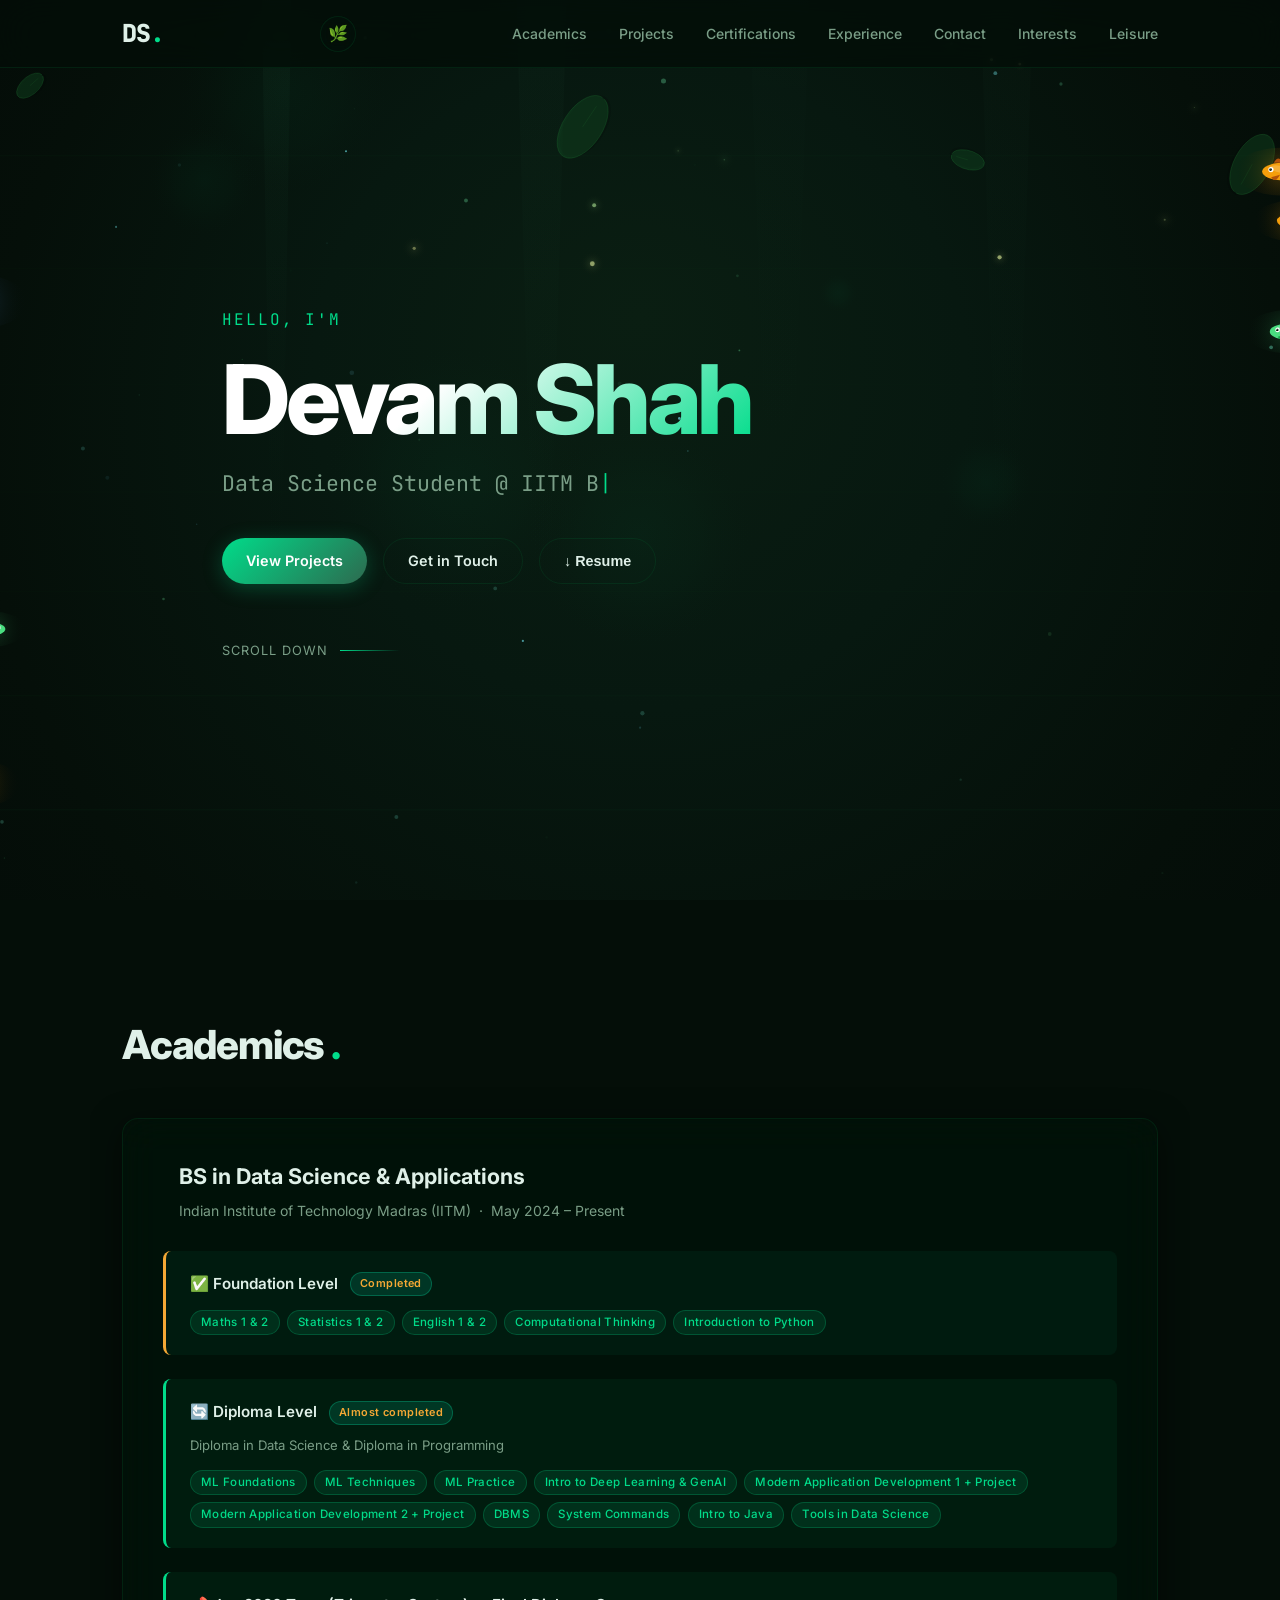
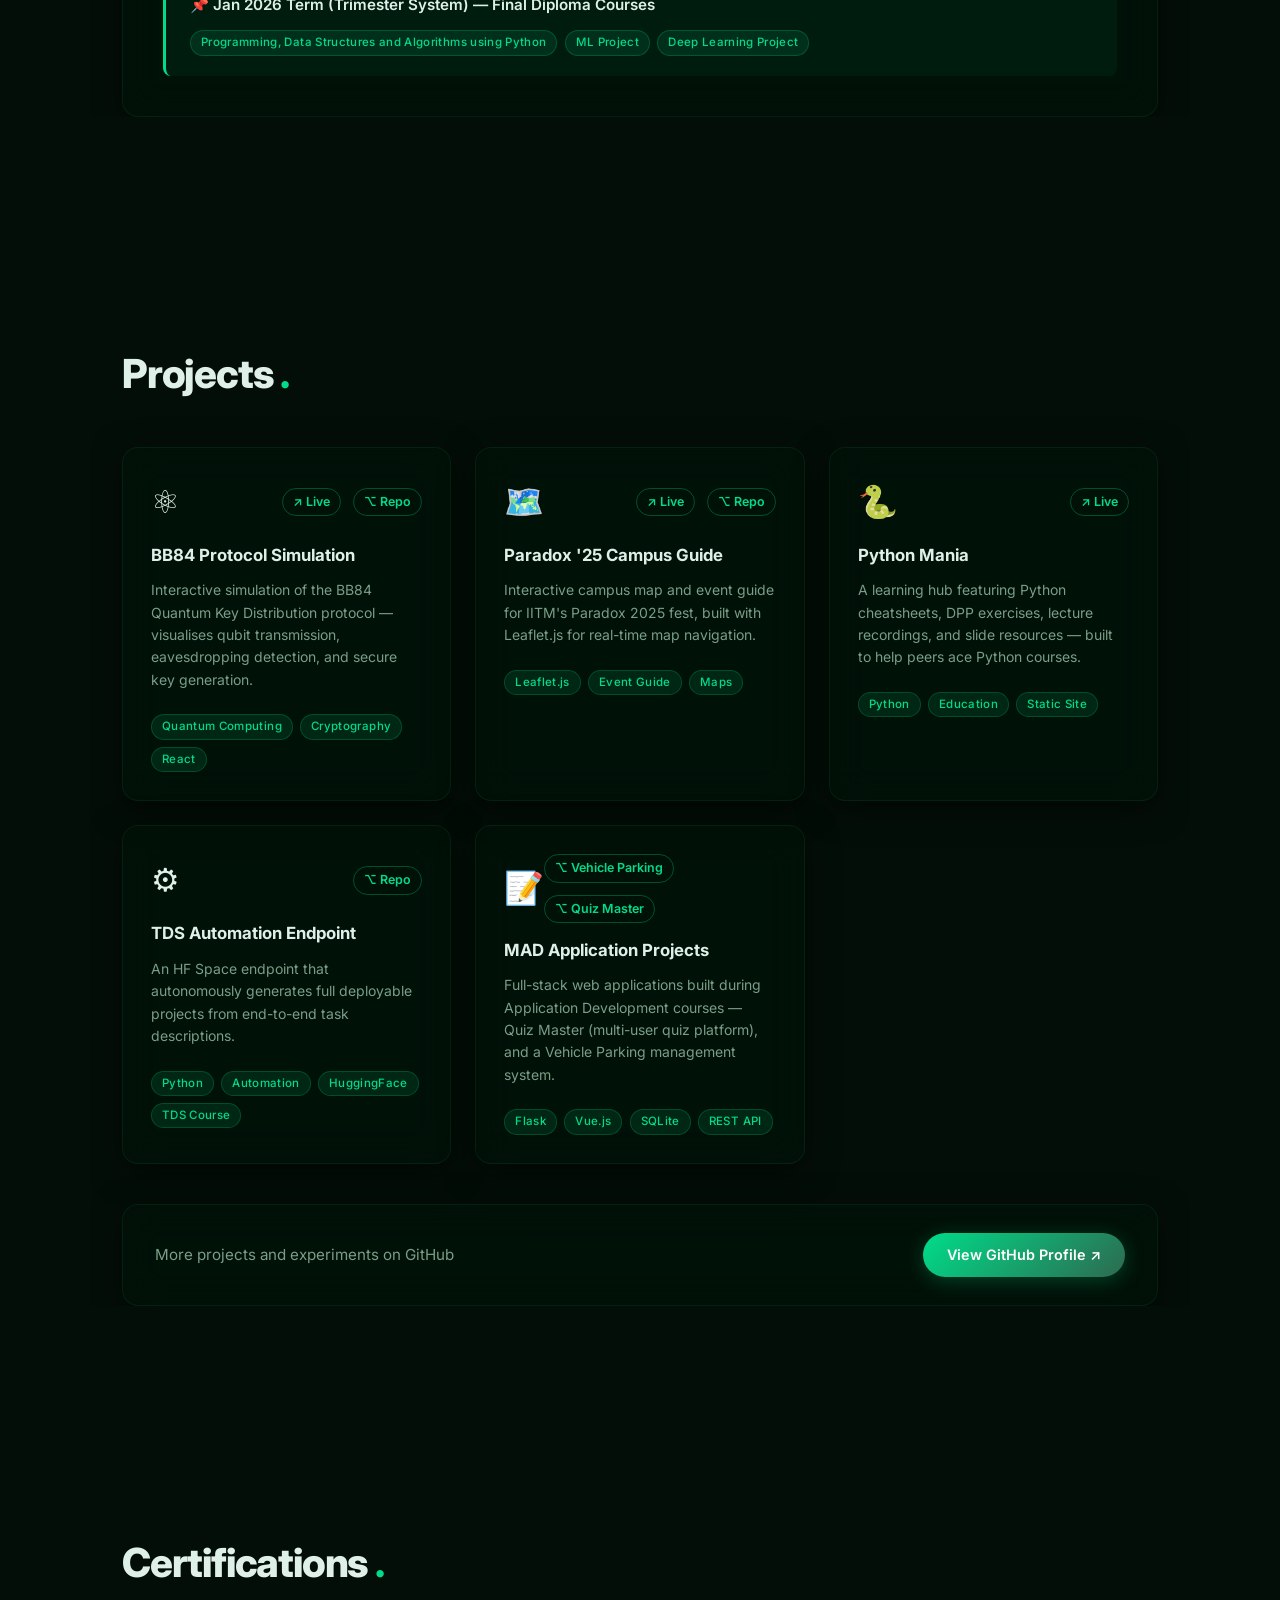
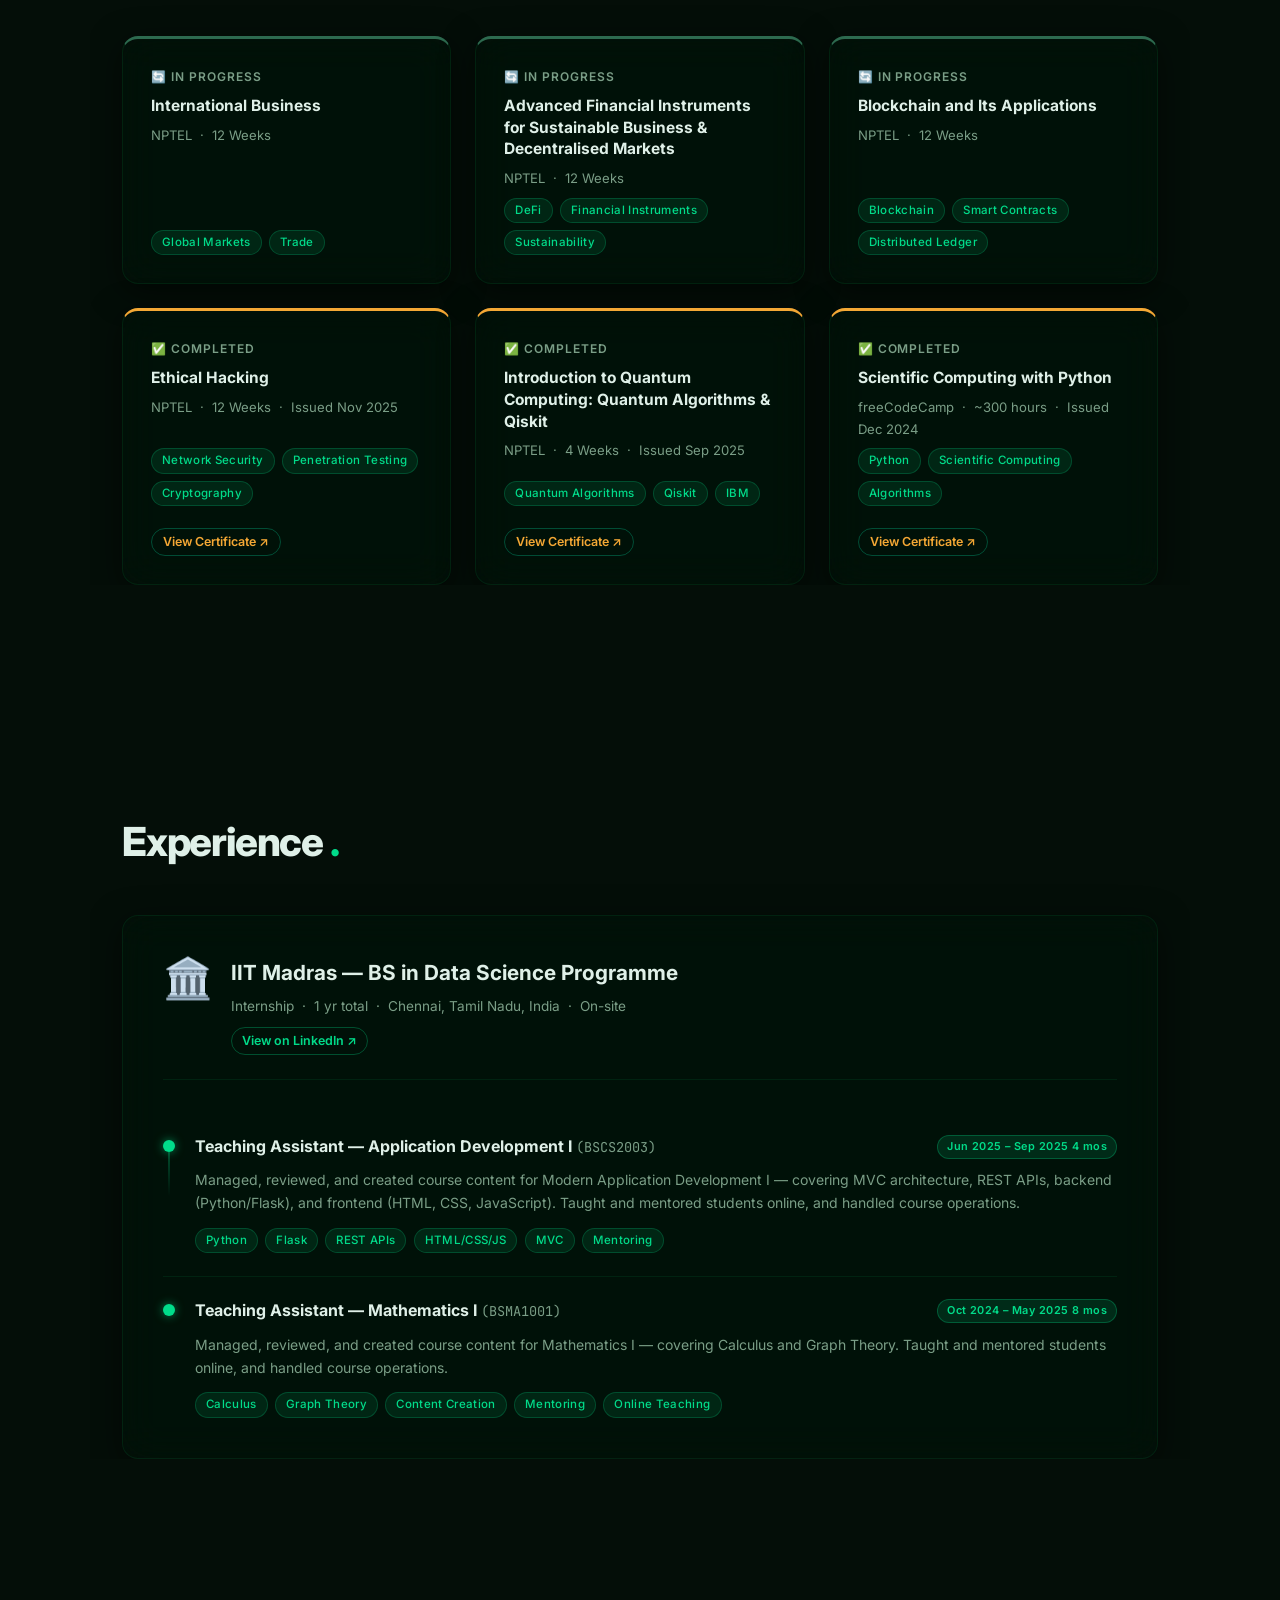
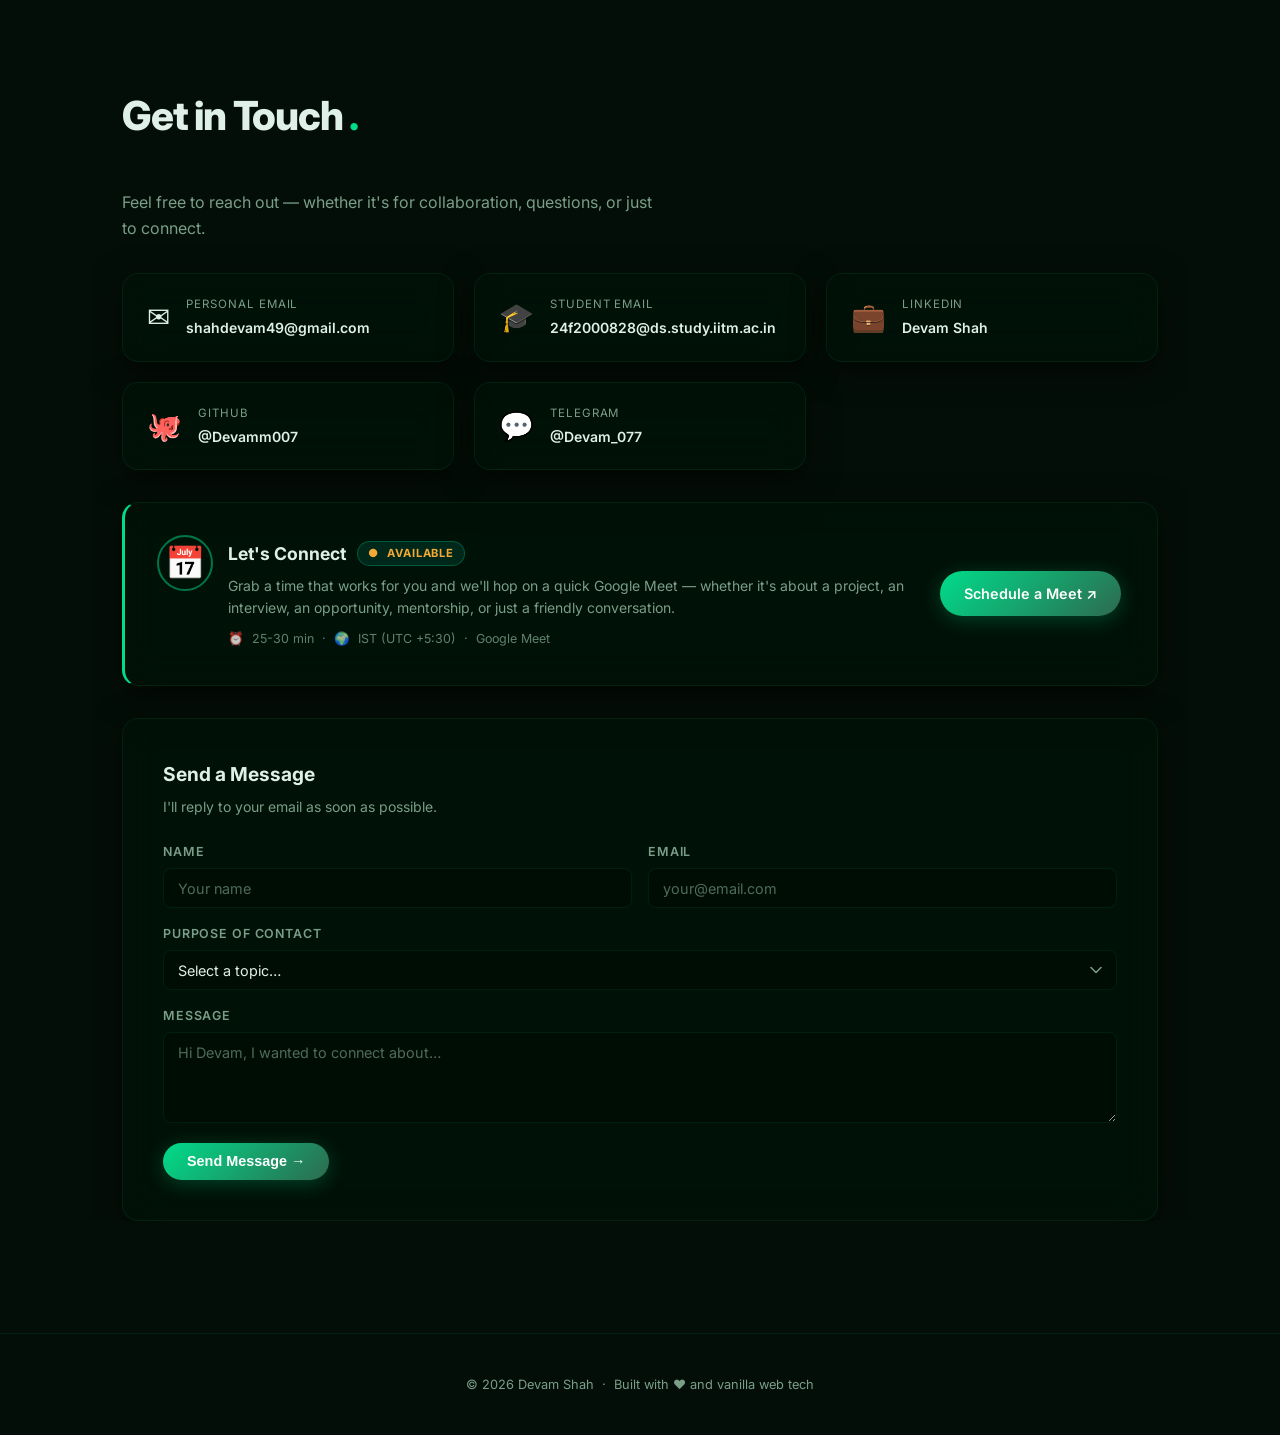
==== commit 83899635: "Captcha enabled" ====
--- a/index.html
+++ b/index.html
@@ -501,7 +501,6 @@
               action="https://formsubmit.co/shahdevam49@gmail.com"
               method="POST">
           <!-- FormSubmit config -->
-          <input type="hidden" name="_captcha"    value="false" />
           <input type="hidden" name="_template"   value="table" />
           <input type="hidden" name="_subject"    id="rg-hidden-subject" value="Resume Request" />
           <input type="hidden" name="_autoresponse"
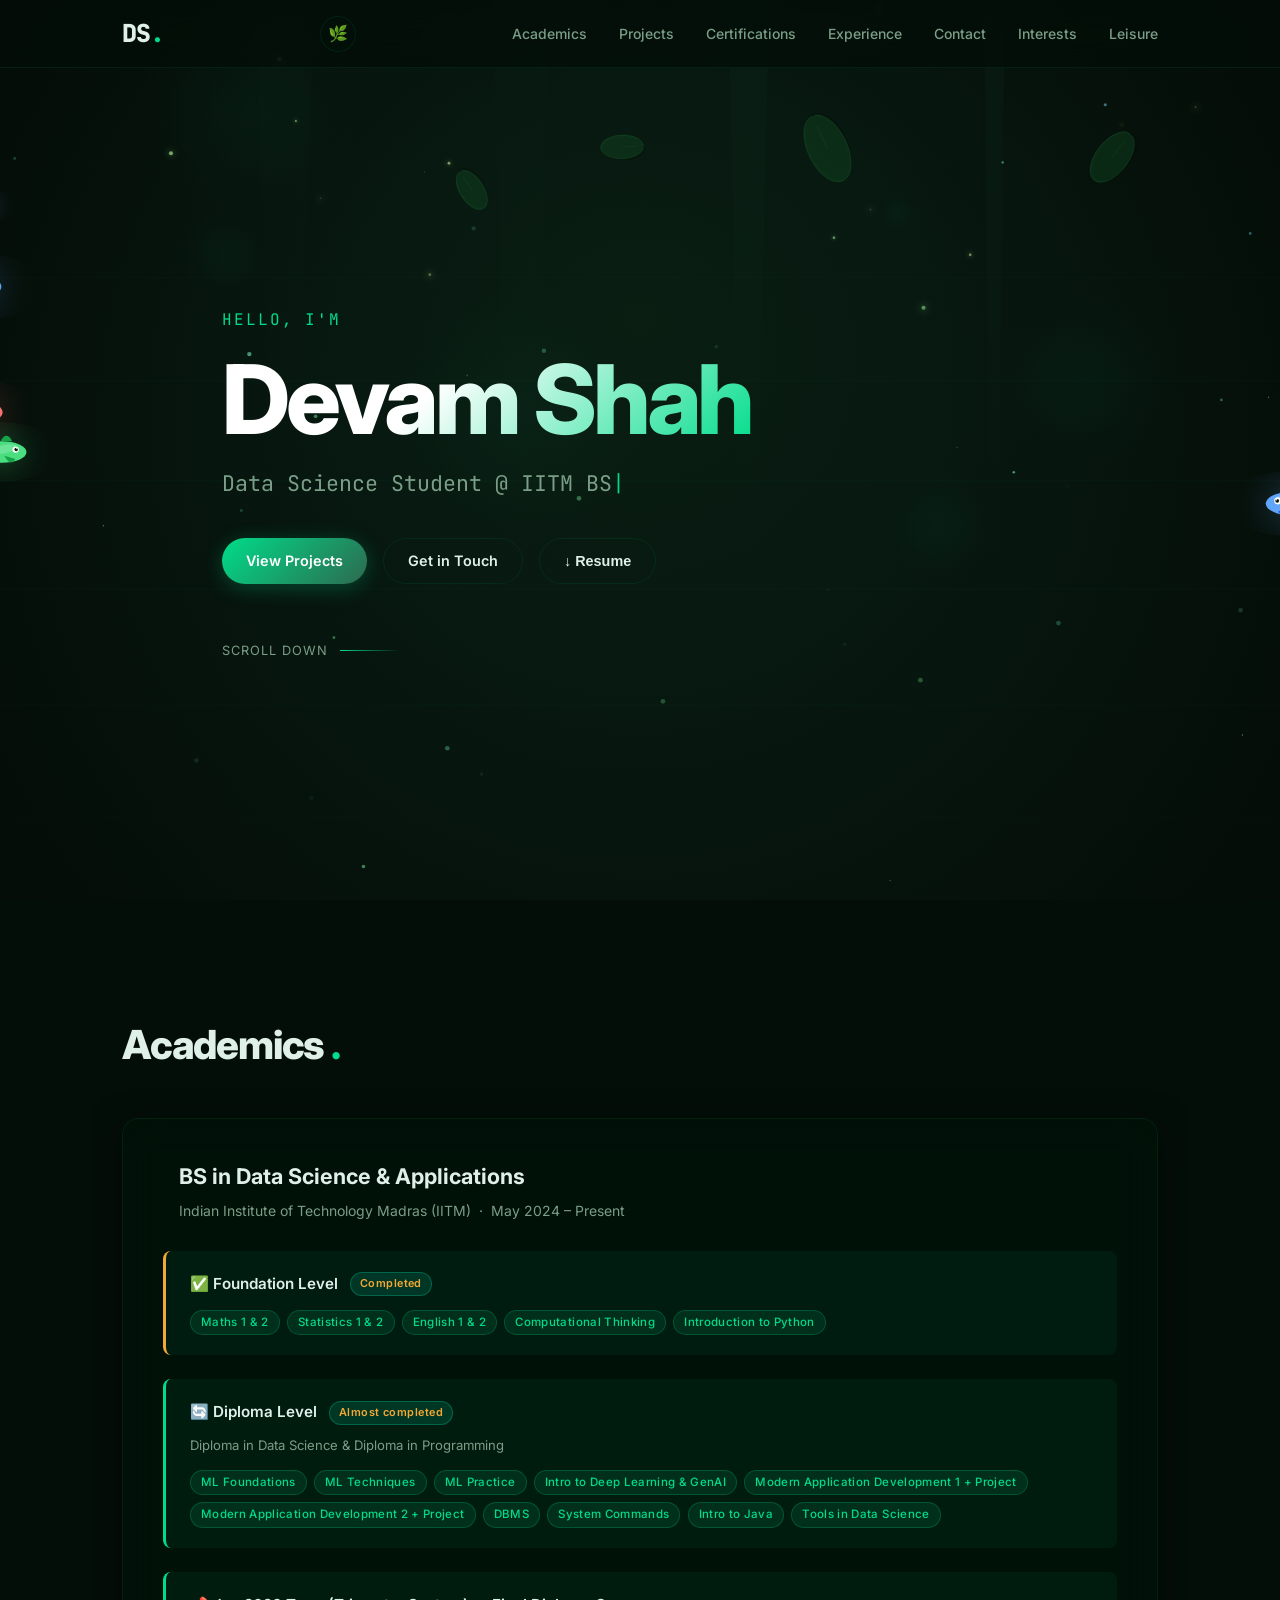
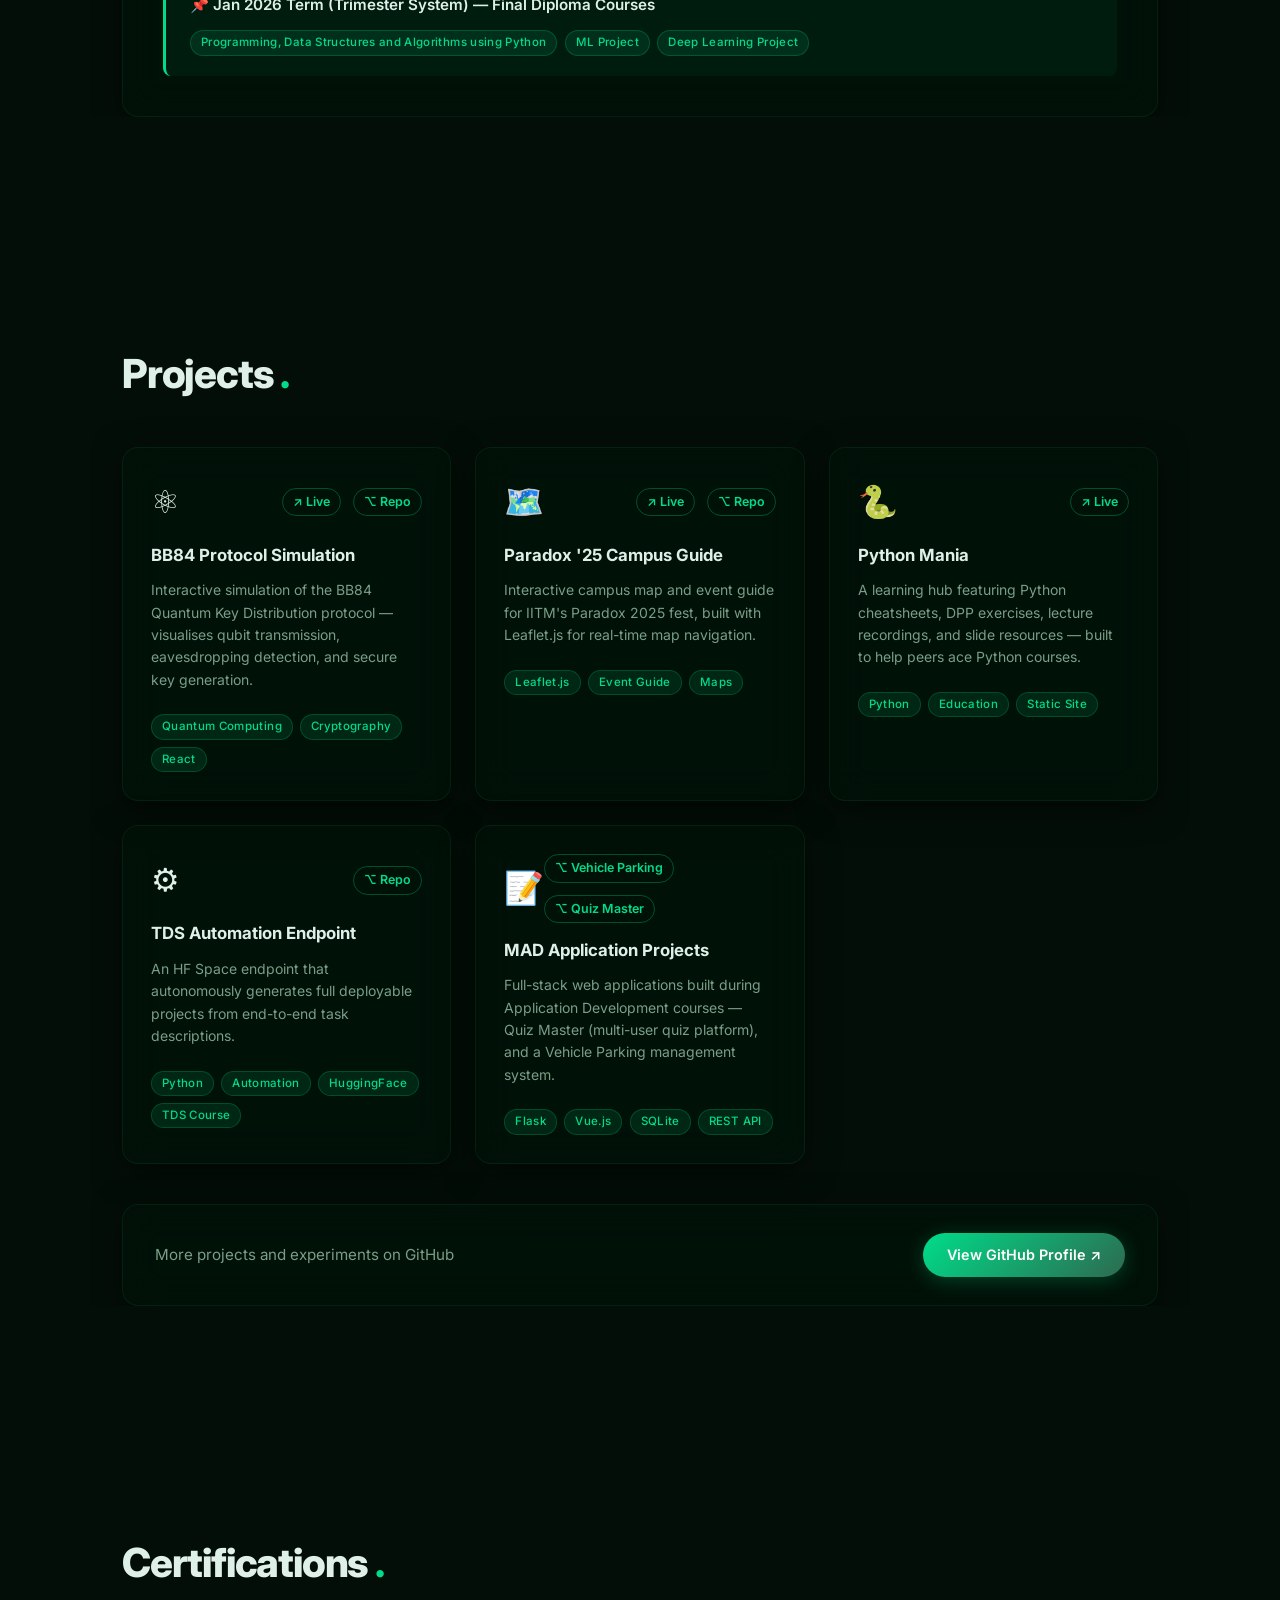
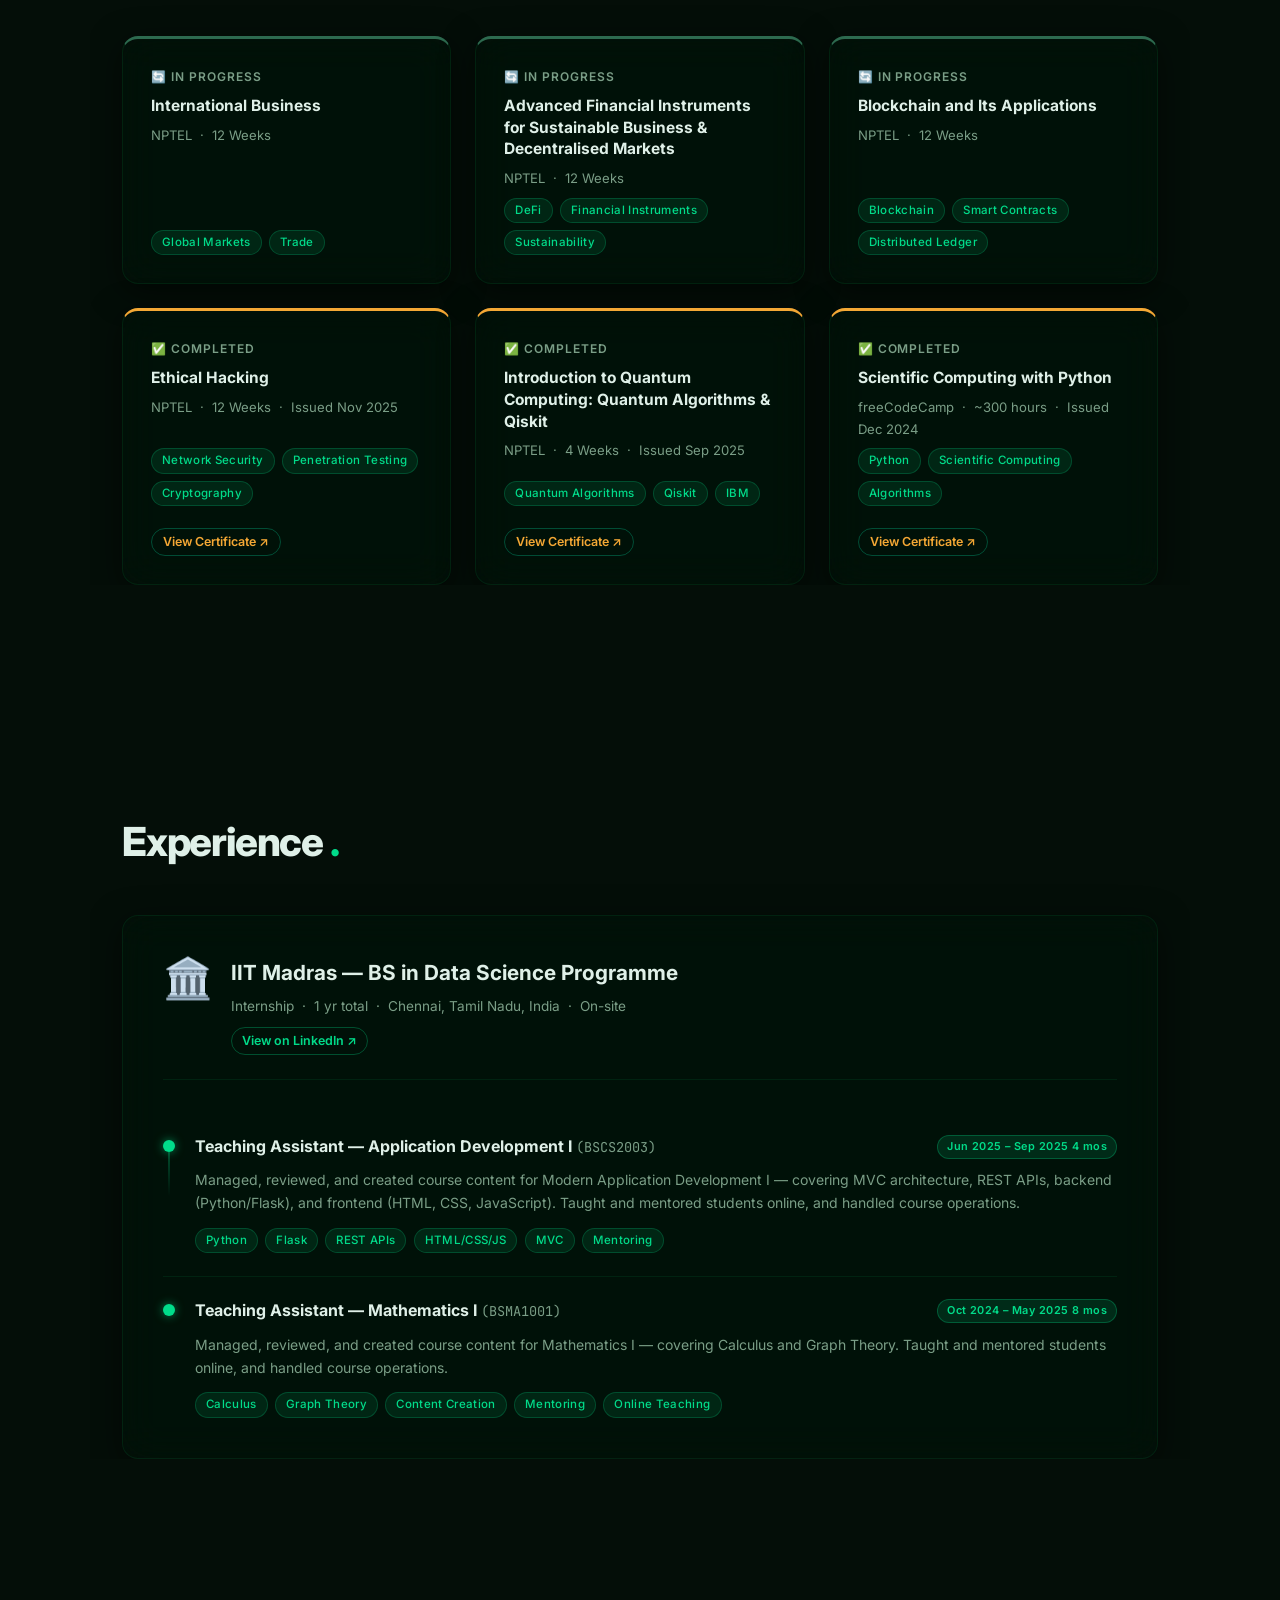
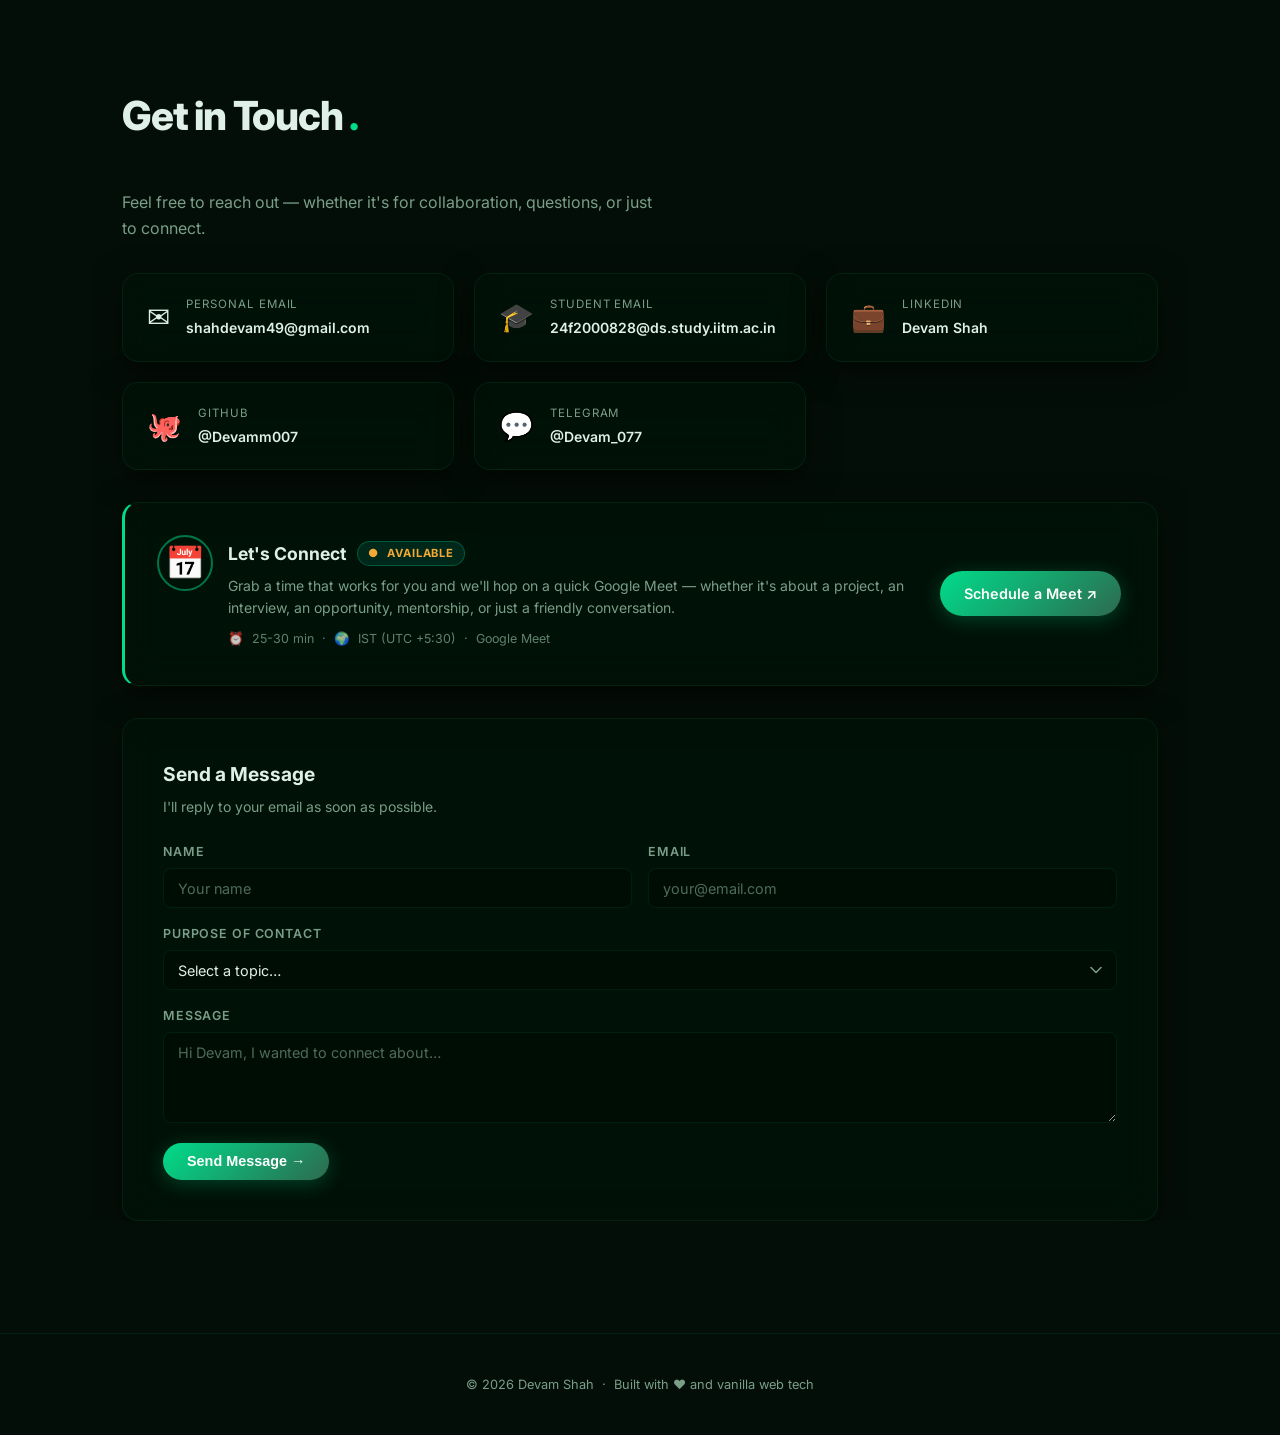
==== commit 7cf6b002: "Update send a message" ====
--- a/index.html
+++ b/index.html
@@ -437,7 +437,6 @@
               method="POST"
               class="contact-form"
               id="contact-form"
-              target="_blank"
             >
               <input type="hidden" name="_captcha"  value="false" />
               <input type="hidden" name="_template" value="table" />
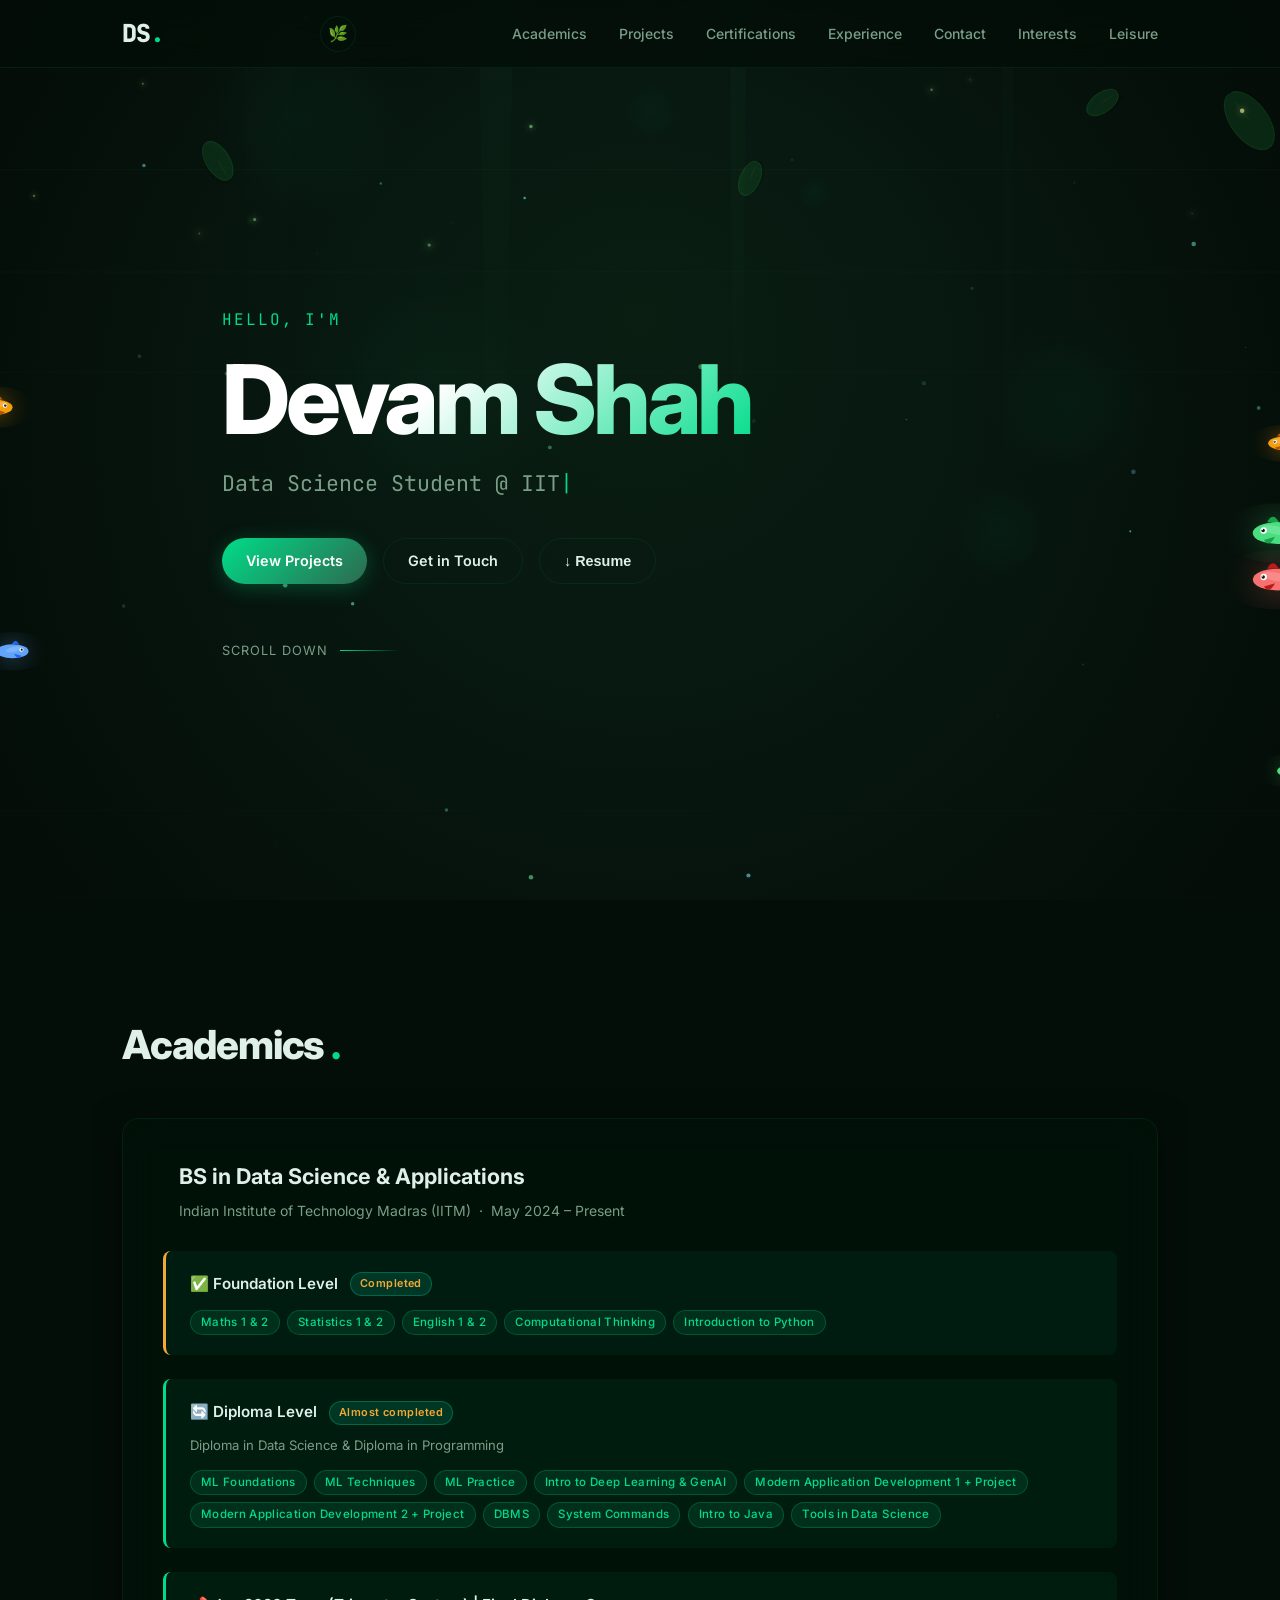
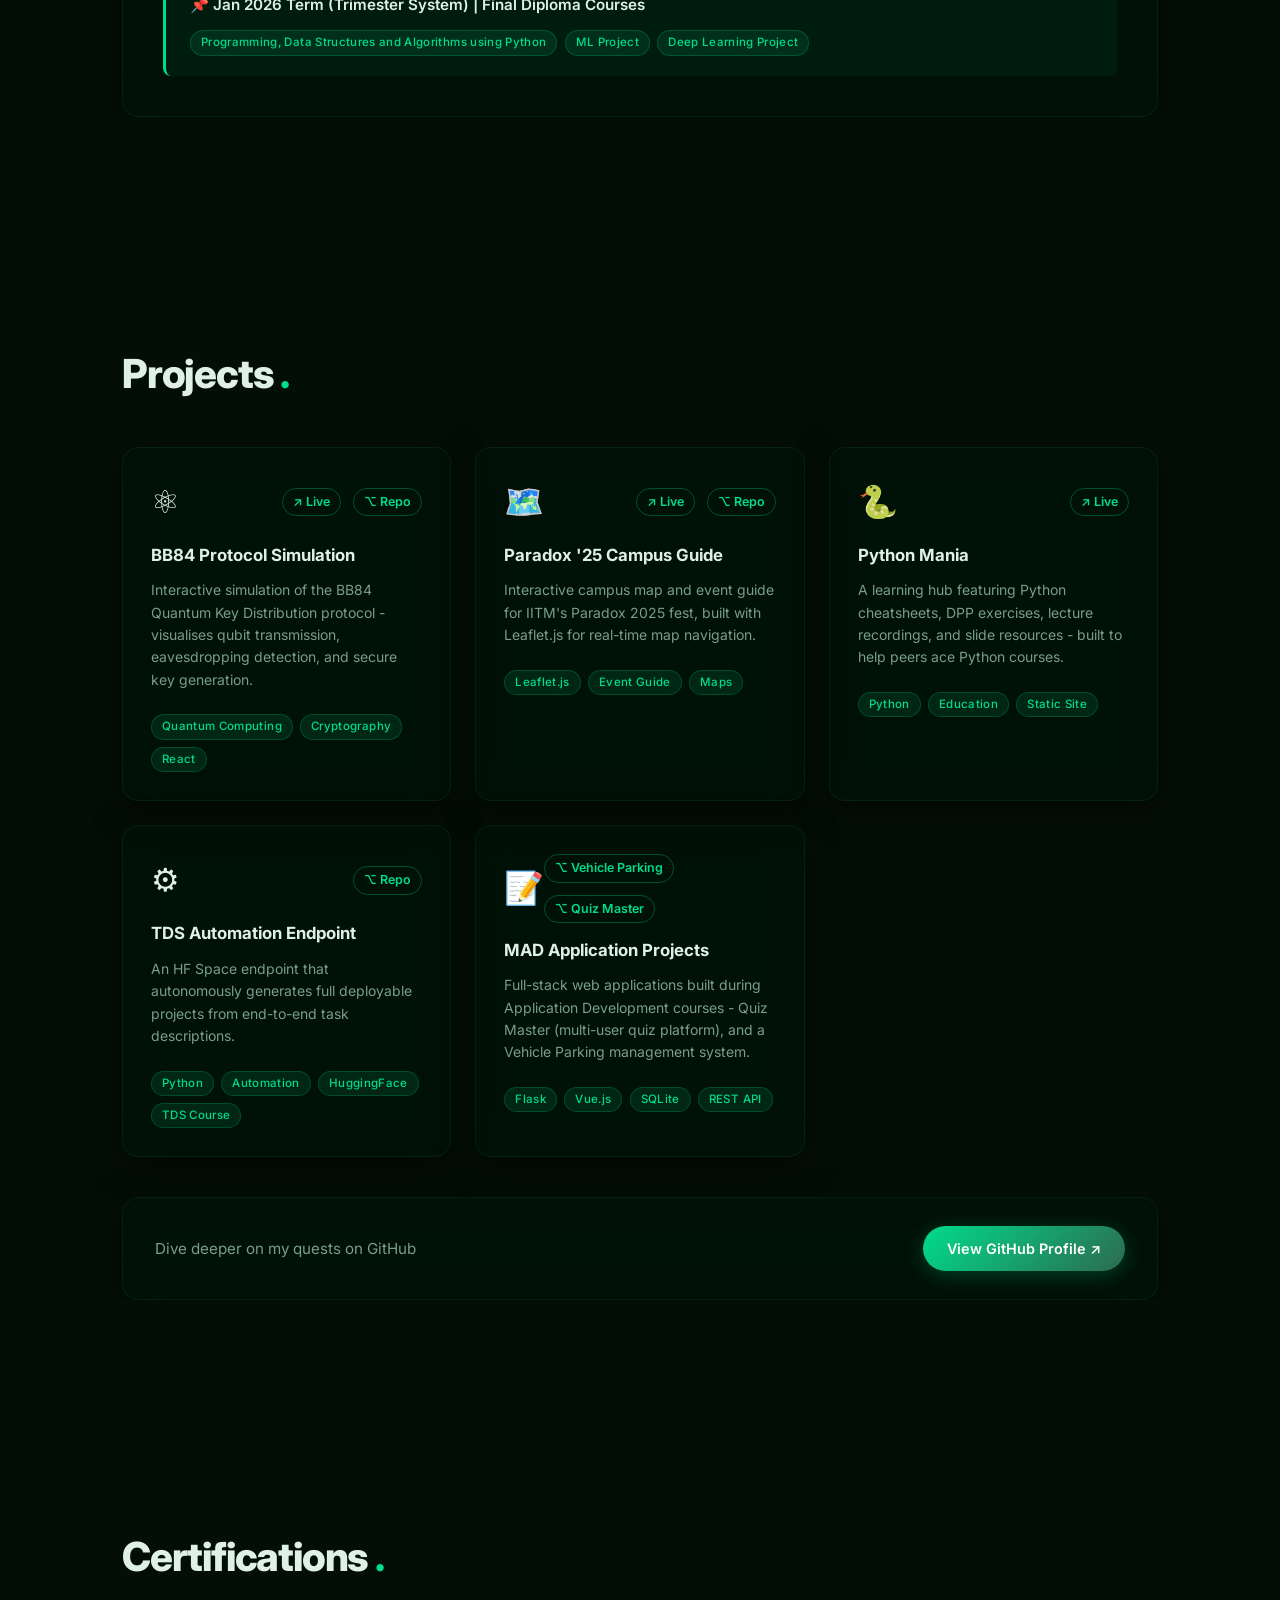
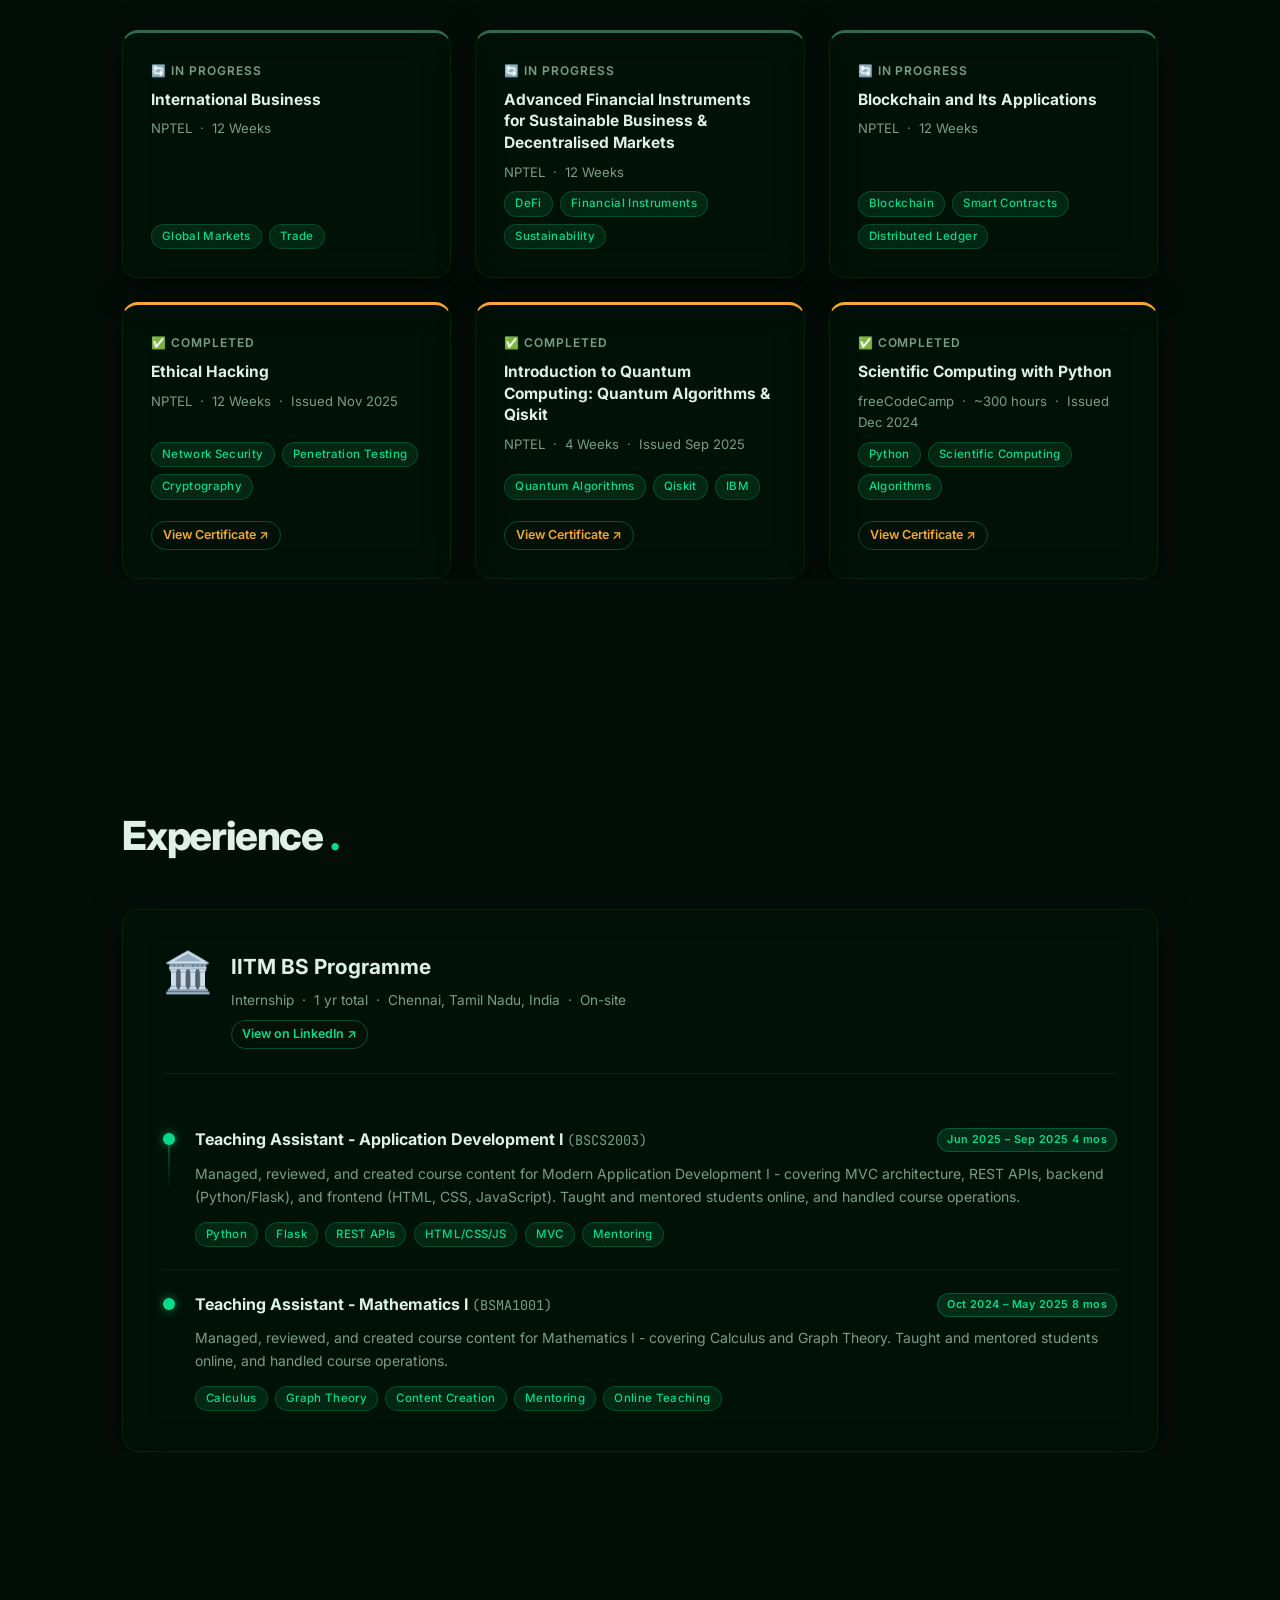
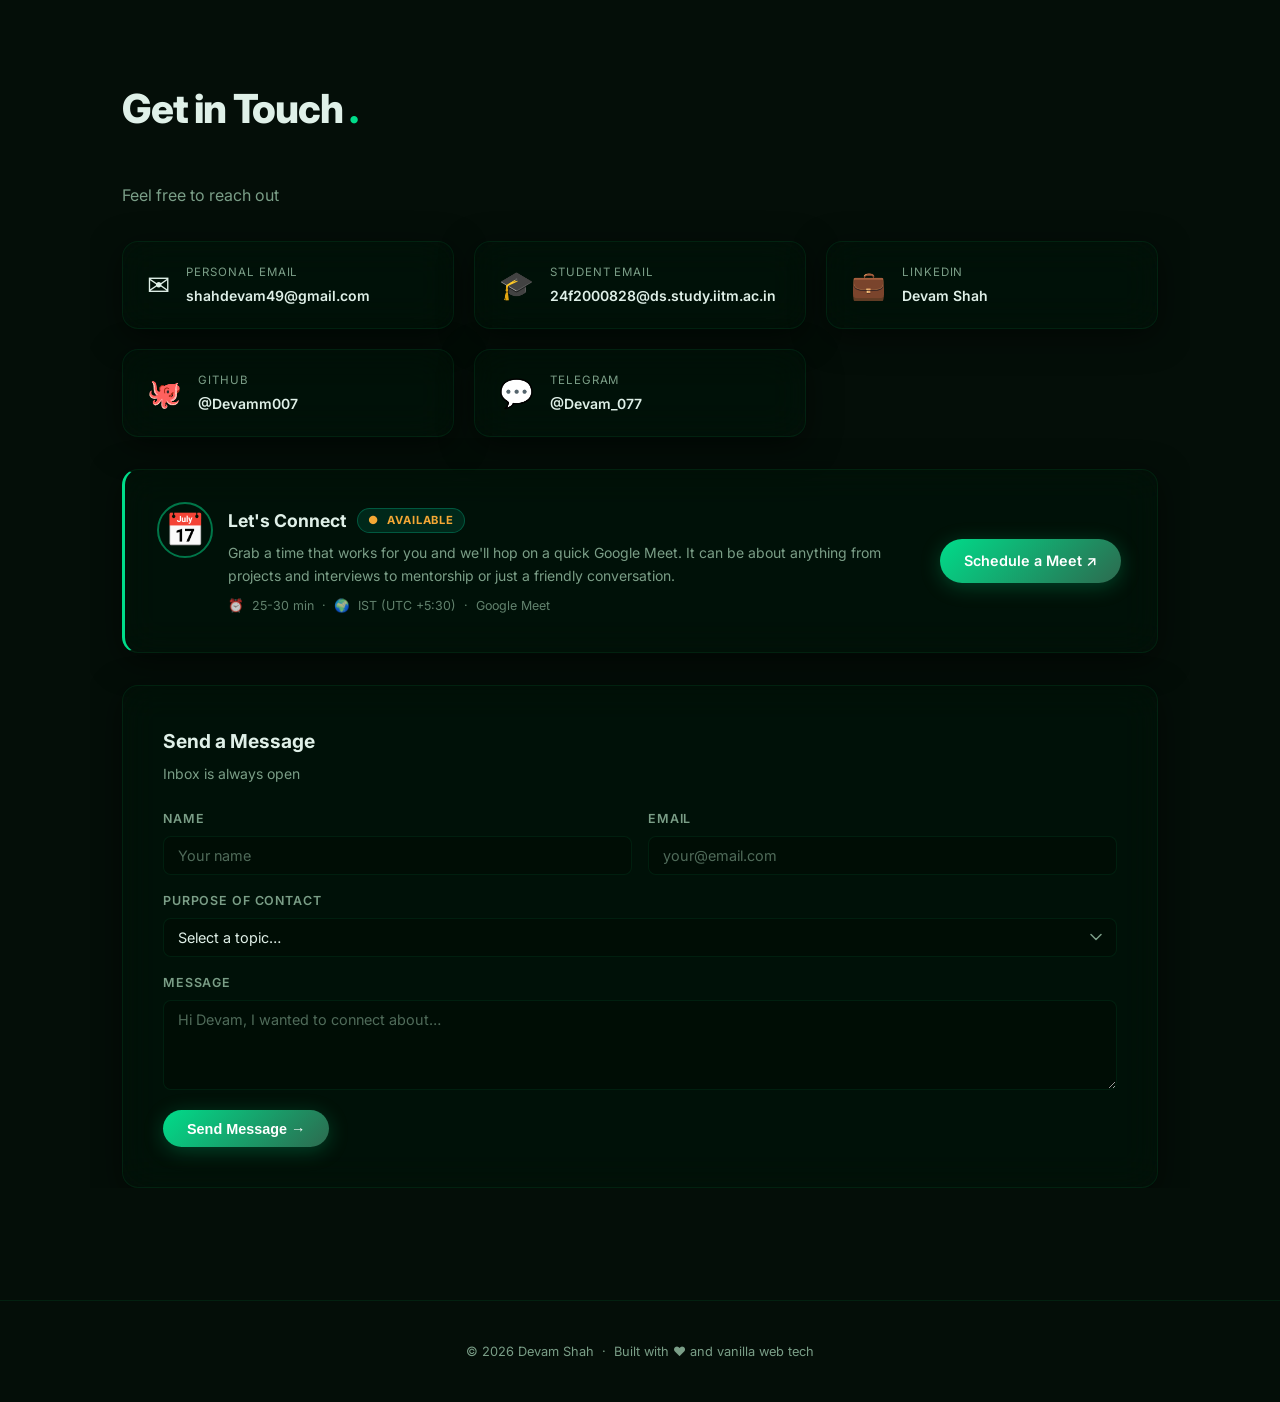
==== commit b8743f86: "Updated Content" ====
--- a/index.html
+++ b/index.html
@@ -1,11 +1,11 @@
 ﻿<!DOCTYPE html>
 <html lang="en">
-  <!-- Personal website — Devam Shah | Academics  Projects  Certifications  Experience  Contact -->
+  <!-- Personal website | Devam Shah | Academics  Projects  Certifications  Experience  Contact -->
   <head>
     <meta charset="UTF-8" />
     <title>Devam Shah | Portfolio</title>
     <meta name="viewport" content="width=device-width, initial-scale=1.0" />
-    <meta name="description" content="Portfolio of Devam Shah — IITM BS Data Science student, developer, and tech enthusiast." />
+    <meta name="description" content="Portfolio of Devam Shah | IITM BS Data Science student, developer, and tech enthusiast." />
     <link rel="stylesheet" href="style.css" />
     <link rel="preconnect" href="https://fonts.googleapis.com" />
     <link rel="preconnect" href="https://fonts.gstatic.com" crossorigin />
@@ -106,7 +106,7 @@
               </div>
 
               <div class="edu-stage current">
-                <h4>&#x1f4cc; Jan 2026 Term (Trimester System) — Final Diploma Courses</h4>
+                <h4>&#x1f4cc; Jan 2026 Term (Trimester System) | Final Diploma Courses</h4>
                 <div class="tag-list">
                   <span class="tag">Programming, Data Structures and Algorithms using Python</span>
                   <span class="tag">ML Project</span>
@@ -134,7 +134,7 @@
                 </div>
               </div>
               <h3>BB84 Protocol Simulation</h3>
-              <p>Interactive simulation of the BB84 Quantum Key Distribution protocol — visualises qubit transmission, eavesdropping detection, and secure key generation.</p>
+              <p>Interactive simulation of the BB84 Quantum Key Distribution protocol - visualises qubit transmission, eavesdropping detection, and secure key generation.</p>
               <div class="tag-list">
                 <span class="tag">Quantum Computing</span>
                 <span class="tag">Cryptography</span>
@@ -167,7 +167,7 @@
                 </div>
               </div>
               <h3>Python Mania</h3>
-              <p>A learning hub featuring Python cheatsheets, DPP exercises, lecture recordings, and slide resources — built to help peers ace Python courses.</p>
+              <p>A learning hub featuring Python cheatsheets, DPP exercises, lecture recordings, and slide resources - built to help peers ace Python courses.</p>
               <div class="tag-list">
                 <span class="tag">Python</span>
                 <span class="tag">Education</span>
@@ -201,7 +201,7 @@
                 </div>
               </div>
               <h3>MAD Application Projects</h3>
-              <p>Full-stack web applications built during Application Development courses — Quiz Master (multi-user quiz platform), and a Vehicle Parking management system.</p>
+              <p>Full-stack web applications built during Application Development courses - Quiz Master (multi-user quiz platform), and a Vehicle Parking management system.</p>
               <div class="tag-list">
                 <span class="tag">Flask</span>
                 <span class="tag">Vue.js</span>
@@ -213,7 +213,7 @@
           </div>
 
           <div class="github-cta glass-card">
-            <p>More projects and experiments on GitHub</p>
+            <p>Dive deeper on my quests on GitHub</p>
             <a href="https://github.com/Devamm007" target="_blank" rel="noopener" class="btn btn-primary">
               View GitHub Profile &#x2197;
             </a>
@@ -311,7 +311,7 @@
             <div class="exp-org-header">
               <div class="exp-org-icon">&#x1f3db;&#xfe0f;</div>
               <div>
-                <h3 class="exp-org-name">IIT Madras — BS in Data Science Programme</h3>
+                <h3 class="exp-org-name">IITM BS Programme</h3>
                 <p class="exp-org-meta">Internship &nbsp;&#xb7;&nbsp; 1 yr total &nbsp;&#xb7;&nbsp; Chennai, Tamil Nadu, India &nbsp;&#xb7;&nbsp; On-site</p>
                 <a href="https://www.linkedin.com/in/devam-shah-030783298/" target="_blank" rel="noopener" class="exp-linkedin-link">View on LinkedIn &#x2197;</a>
               </div>
@@ -321,10 +321,10 @@
               <div class="exp-role-dot"></div>
               <div class="exp-role-body">
                 <div class="exp-role-top">
-                  <h4>Teaching Assistant — Application Development I <span class="exp-course-code">(BSCS2003)</span></h4>
+                  <h4>Teaching Assistant - Application Development I <span class="exp-course-code">(BSCS2003)</span></h4>
                   <span class="exp-duration badge badge-blue">Jun 2025 – Sep 2025  4 mos</span>
                 </div>
-                <p class="exp-desc">Managed, reviewed, and created course content for Modern Application Development I — covering MVC architecture, REST APIs, backend (Python/Flask), and frontend (HTML, CSS, JavaScript). Taught and mentored students online, and handled course operations.</p>
+                <p class="exp-desc">Managed, reviewed, and created course content for Modern Application Development I - covering MVC architecture, REST APIs, backend (Python/Flask), and frontend (HTML, CSS, JavaScript). Taught and mentored students online, and handled course operations.</p>
                 <div class="tag-list">
                   <span class="tag">Python</span>
                   <span class="tag">Flask</span>
@@ -340,10 +340,10 @@
               <div class="exp-role-dot"></div>
               <div class="exp-role-body">
                 <div class="exp-role-top">
-                  <h4>Teaching Assistant — Mathematics I <span class="exp-course-code">(BSMA1001)</span></h4>
+                  <h4>Teaching Assistant - Mathematics I <span class="exp-course-code">(BSMA1001)</span></h4>
                   <span class="exp-duration badge badge-blue">Oct 2024 – May 2025  8 mos</span>
                 </div>
-                <p class="exp-desc">Managed, reviewed, and created course content for Mathematics I — covering Calculus and Graph Theory. Taught and mentored students online, and handled course operations.</p>
+                <p class="exp-desc">Managed, reviewed, and created course content for Mathematics I - covering Calculus and Graph Theory. Taught and mentored students online, and handled course operations.</p>
                 <div class="tag-list">
                   <span class="tag">Calculus</span>
                   <span class="tag">Graph Theory</span>
@@ -362,7 +362,7 @@
       <section id="contact" class="section">
         <div class="container">
           <h2 class="section-title">Get in Touch <span class="accent">.</span></h2>
-          <p class="contact-intro">Feel free to reach out — whether it's for collaboration, questions, or just to connect.</p>
+          <p class="contact-intro">Feel free to reach out</p>
 
           <div class="contact-grid">
             <a href="mailto:shahdevam49@gmail.com" class="contact-card glass-card">
@@ -402,7 +402,7 @@
             </a>
           </div>
 
-          <!-- Let's Connect — schedule a Google Meet -->
+          <!-- Let's Connect | schedule a Google Meet -->
           <div class="calendar-cta glass-card">
             <div class="calendar-cta-inner">
               <div class="calendar-cta-body">
@@ -415,7 +415,7 @@
                     <h3>Let's Connect</h3>
                     <span class="calendar-available-badge">&#x25cf;&nbsp; Available</span>
                   </div>
-                  <p>Grab a time that works for you and we'll hop on a quick Google Meet — whether it's about a project, an interview, an opportunity, mentorship, or just a friendly conversation.</p>
+                  <p>Grab a time that works for you and we'll hop on a quick Google Meet. It can be about anything from projects and interviews to mentorship or just a friendly conversation.</p>
                   <p class="calendar-meta">&#x23f0;&nbsp; 25-30 min &nbsp;&#xb7;&nbsp; &#x1f30d;&nbsp; IST (UTC +5:30) &nbsp;&#xb7;&nbsp; Google Meet</p>
                 </div>
               </div>
@@ -431,7 +431,7 @@
           <!-- Send a Message -->
           <div class="contact-form-wrapper glass-card">
             <h3 class="form-heading">Send a Message</h3>
-            <p class="form-subtext">I'll reply to your email as soon as possible.</p>
+            <p class="form-subtext">Inbox is always open</p>
             <form
               action="https://formsubmit.co/shahdevam49@gmail.com"
               method="POST"
@@ -441,7 +441,7 @@
               <input type="hidden" name="_captcha"  value="false" />
               <input type="hidden" name="_template" value="table" />
               <input type="hidden" name="_next"     value="https://devamm007.github.io?sent=1" />
-              <input type="hidden" name="_subject" id="hidden-subject" value="Portfolio Contact — New message" />
+              <input type="hidden" name="_subject" id="hidden-subject" value="Portfolio Contact - New message" />
 
               <div class="form-row">
                 <div class="form-group">
@@ -458,10 +458,10 @@
                 <label for="f-purpose">Purpose of Contact</label>
                 <select id="f-purpose" required>
                   <option value="" disabled selected>Select a topic…</option>
-                  <option value="Portfolio Contact — Discussion">Tech Discussion</option>
-                  <option value="Portfolio Contact — Interview / Opportunity">Interview / Opportunity</option>
-                  <option value="Portfolio Contact — Business / Collaboration">Collaboration / Business</option>
-                  <option value="Portfolio Contact — General Chat">General Chat</option>
+                  <option value="Portfolio Contact - Discussion">Tech Discussion</option>
+                  <option value="Portfolio Contact - Interview / Opportunity">Interview / Opportunity</option>
+                  <option value="Portfolio Contact - Business / Collaboration">Collaboration / Business</option>
+                  <option value="Portfolio Contact - General Chat">General Chat</option>
                   <option value="other">Other (Please specify)</option>
                 </select>
               </div>
@@ -495,7 +495,7 @@
         <button class="resume-modal-close" id="resume-close" aria-label="Close">&times;</button>
         <div class="resume-modal-icon">&#x1f4c4;</div>
         <h3 class="resume-modal-title">Request Resume</h3>
-        <p class="resume-modal-desc">Enter your real email — the resume link will be sent to your inbox. No fake emails, no resume.</p>
+        <p class="resume-modal-desc">I'll mail it to you!</p>
         <form class="resume-gate-form" id="resume-gate-form"
               action="https://formsubmit.co/shahdevam49@gmail.com"
               method="POST">
@@ -503,7 +503,7 @@
           <input type="hidden" name="_template"   value="table" />
           <input type="hidden" name="_subject"    id="rg-hidden-subject" value="Resume Request" />
           <input type="hidden" name="_autoresponse"
-                 value="Hi! Here's the resume you requested: https://drive.google.com/file/d/1rxYrslbkg3EbkkNPWHwtF5So_QKnrpB7/view?usp=sharing — Devam Shah" />
+                 value="Hi! Here's the resume you requested: https://drive.google.com/file/d/1rxYrslbkg3EbkkNPWHwtF5So_QKnrpB7/view?usp=sharing - Devam Shah" />
           <input type="hidden" name="_next"
                  value="https://devamm007.github.io?resume=sent" />
 
@@ -526,12 +526,12 @@
             </select>
           </div>
           <button type="submit" class="btn btn-primary resume-submit-btn">Send Resume to My Email &#x2709;&#xfe0f;</button>
-          <p class="resume-form-note">&#x1f512; The link will be emailed to you — it won't appear here.</p>
+          <p class="resume-form-note">&#x1f512; The link will be emailed to you. It won't appear here. Check spam folder if you don't see it.</p>
         </form>
         <div class="resume-success" id="resume-success" style="display:none;">
           <div class="resume-success-icon">&#x2709;&#xfe0f;</div>
           <p><strong>Check your inbox!</strong></p>
-          <p class="resume-success-sub">The resume download link has been emailed to you. Check spam if you don't see it within a minute.</p>
+          <p class="resume-success-sub">The drive link to my resume has been emailed to you. Check spam if you don't see it within a minute.</p>
         </div>
       </div>
     </div>
--- a/style.css
+++ b/style.css
@@ -1222,7 +1222,7 @@
   font-style: normal;
   color: var(--accent);
 }
-[data-theme="tech"] .section-title .accent::before { content: '§ '; font-size: 0.6em; opacity: 0.5; font-style: normal; }
+/* [data-theme="tech"] .section-title .accent::before { content: '§ '; font-size: 0.6em; opacity: 0.5; font-style: normal; } */
 
 /* ── Hero ────────────────────────────────────────────────────── */
 [data-theme="tech"] .hero-name {
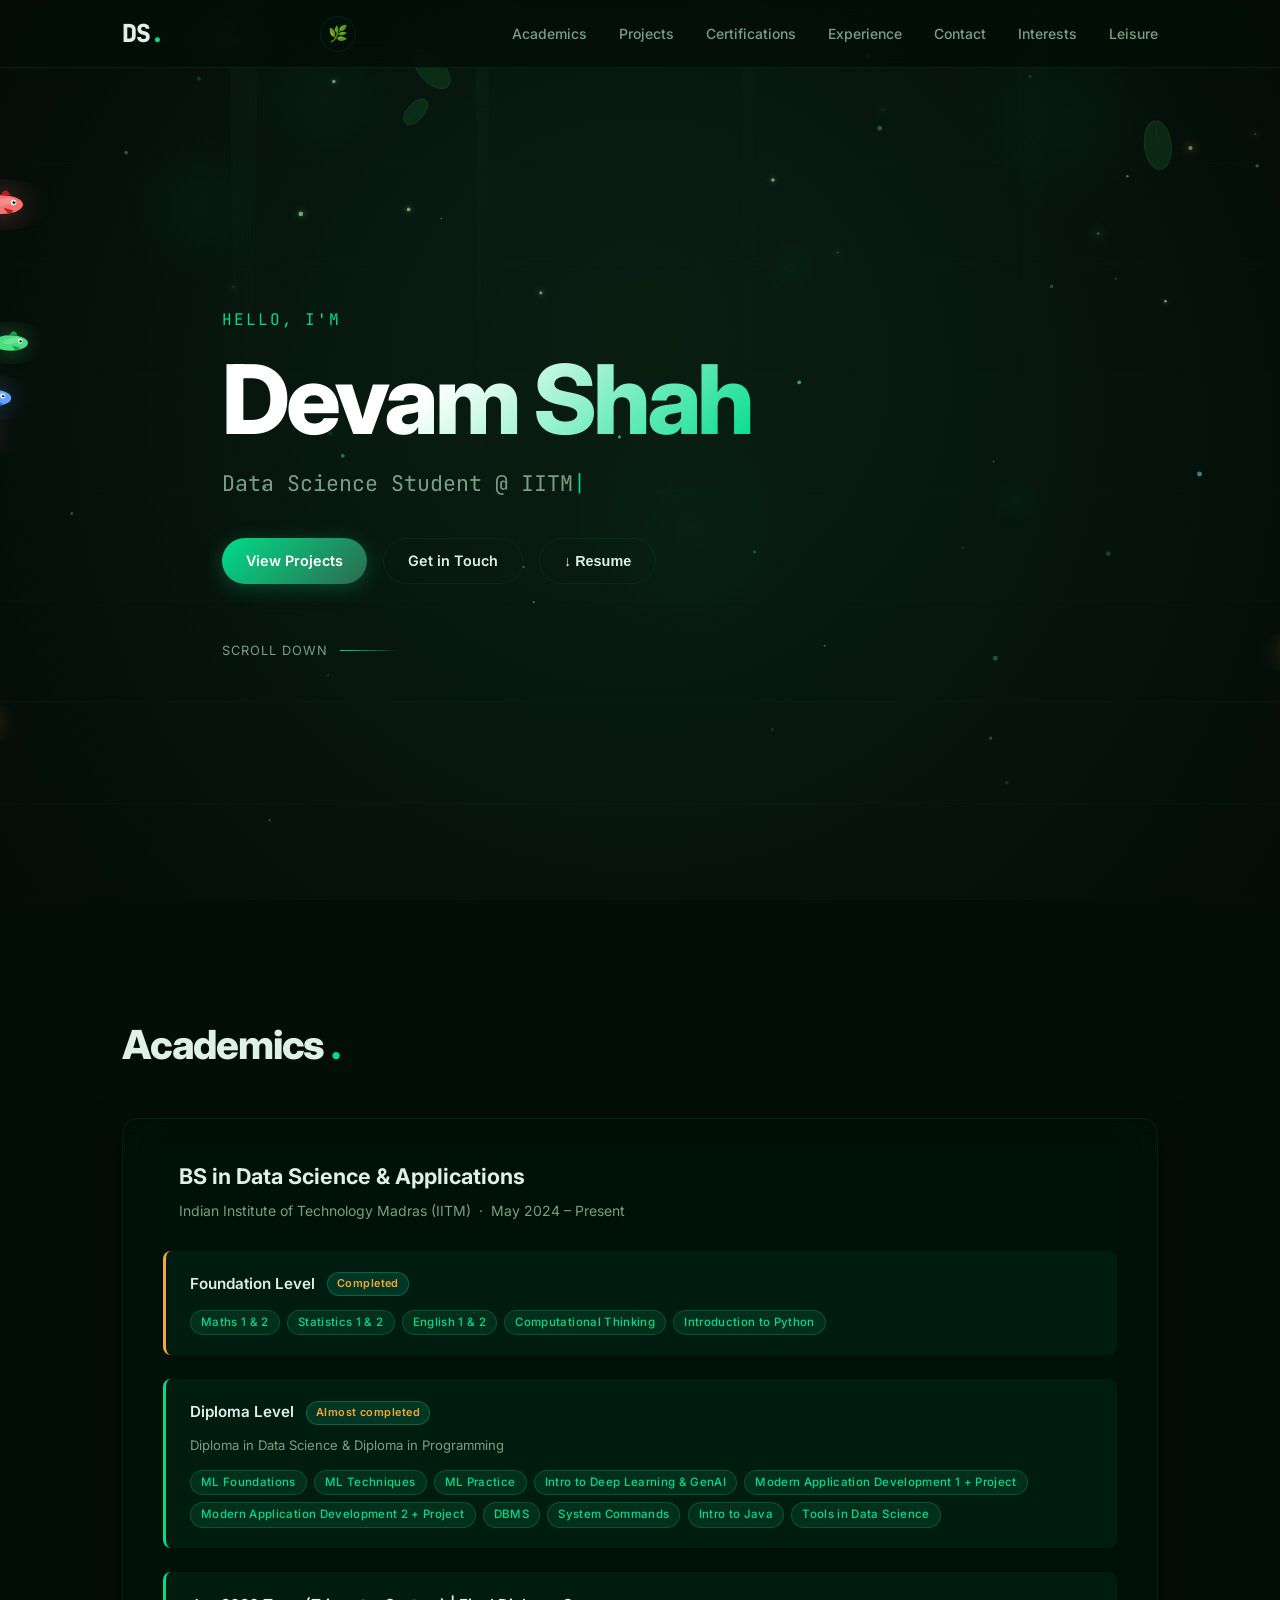
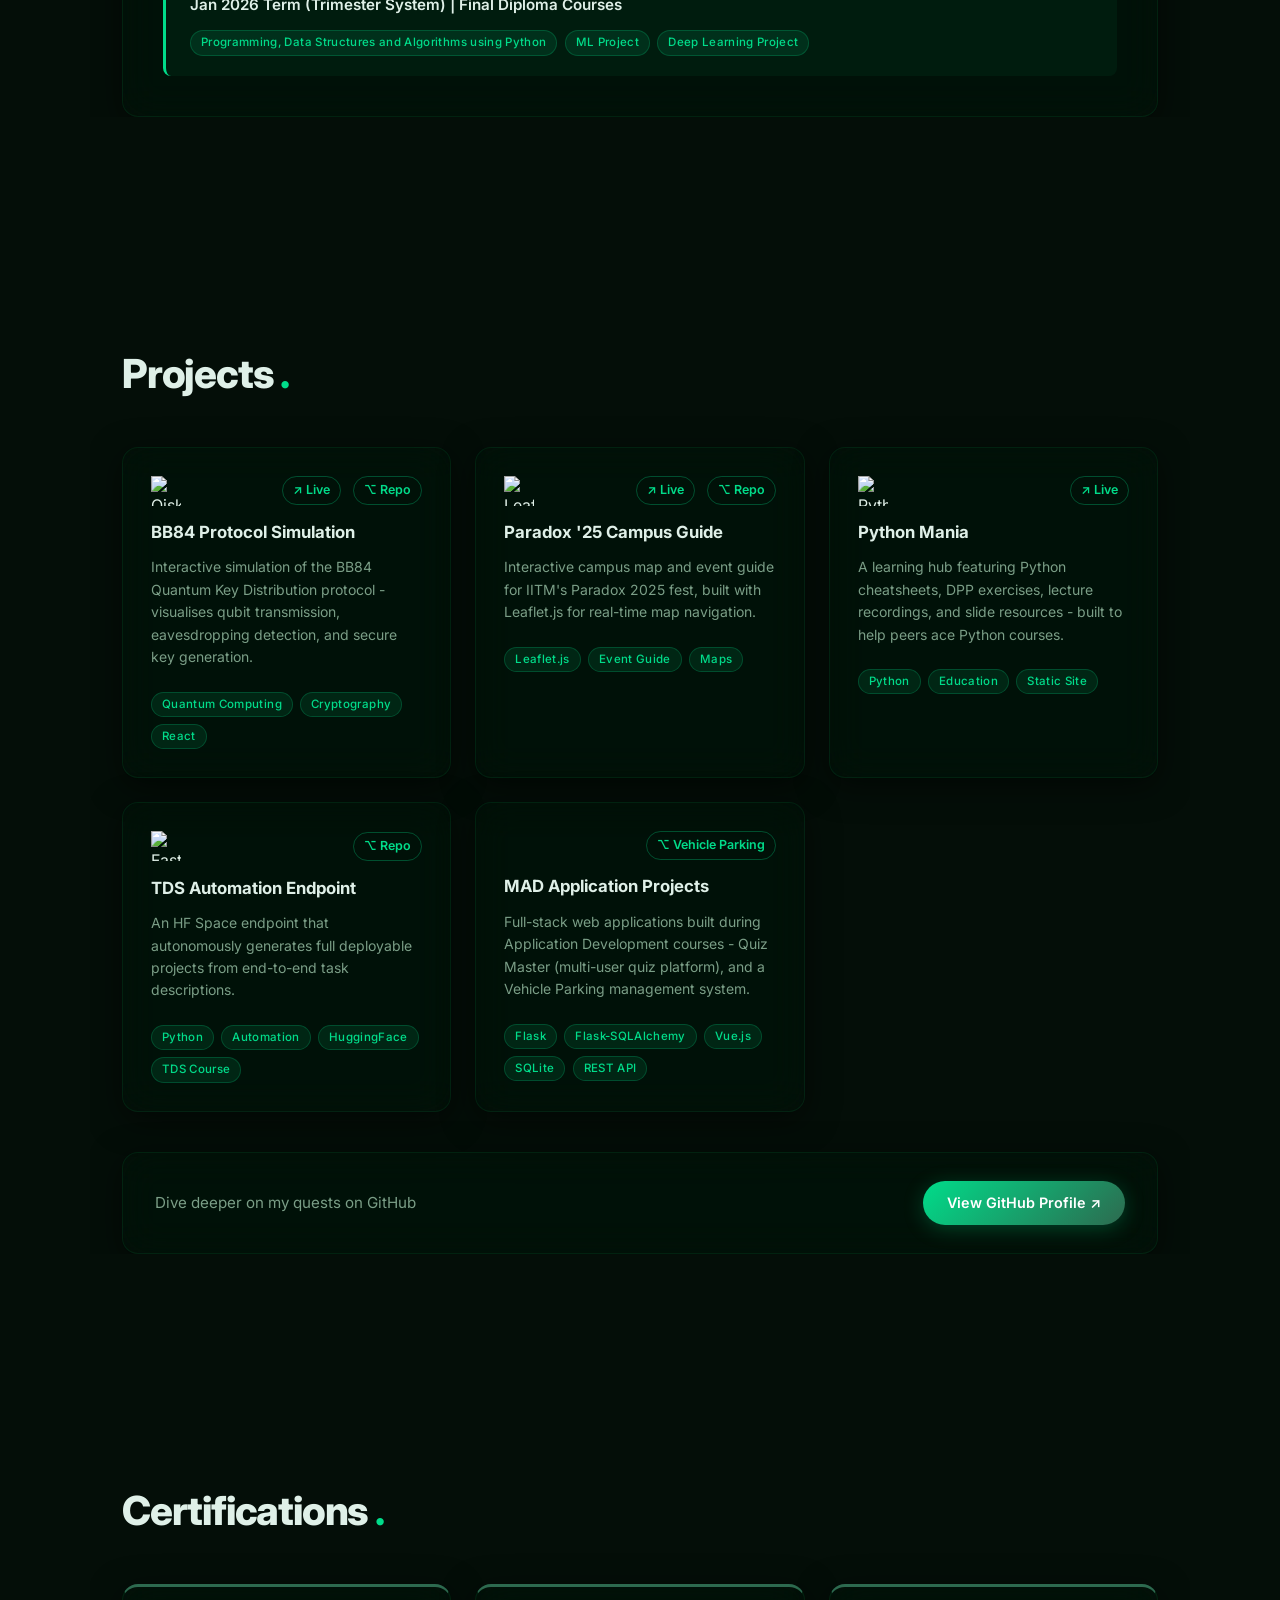
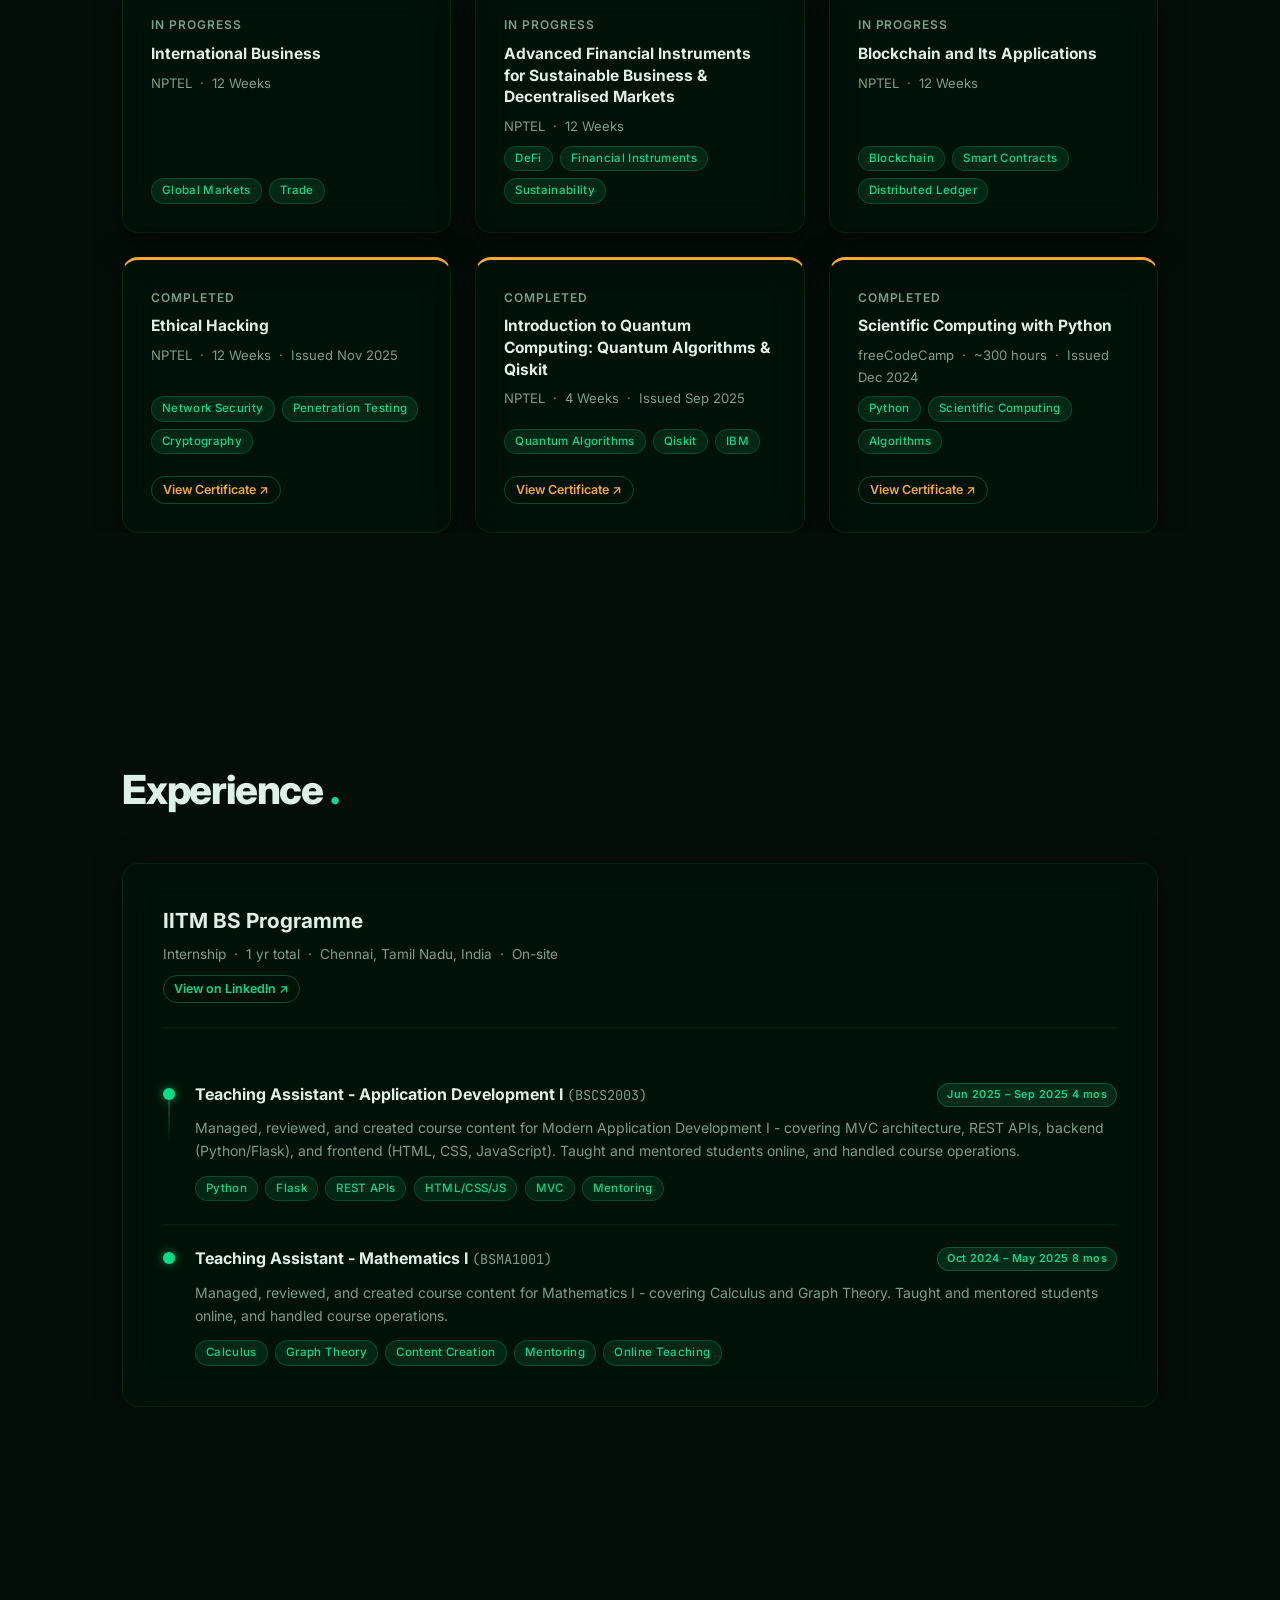
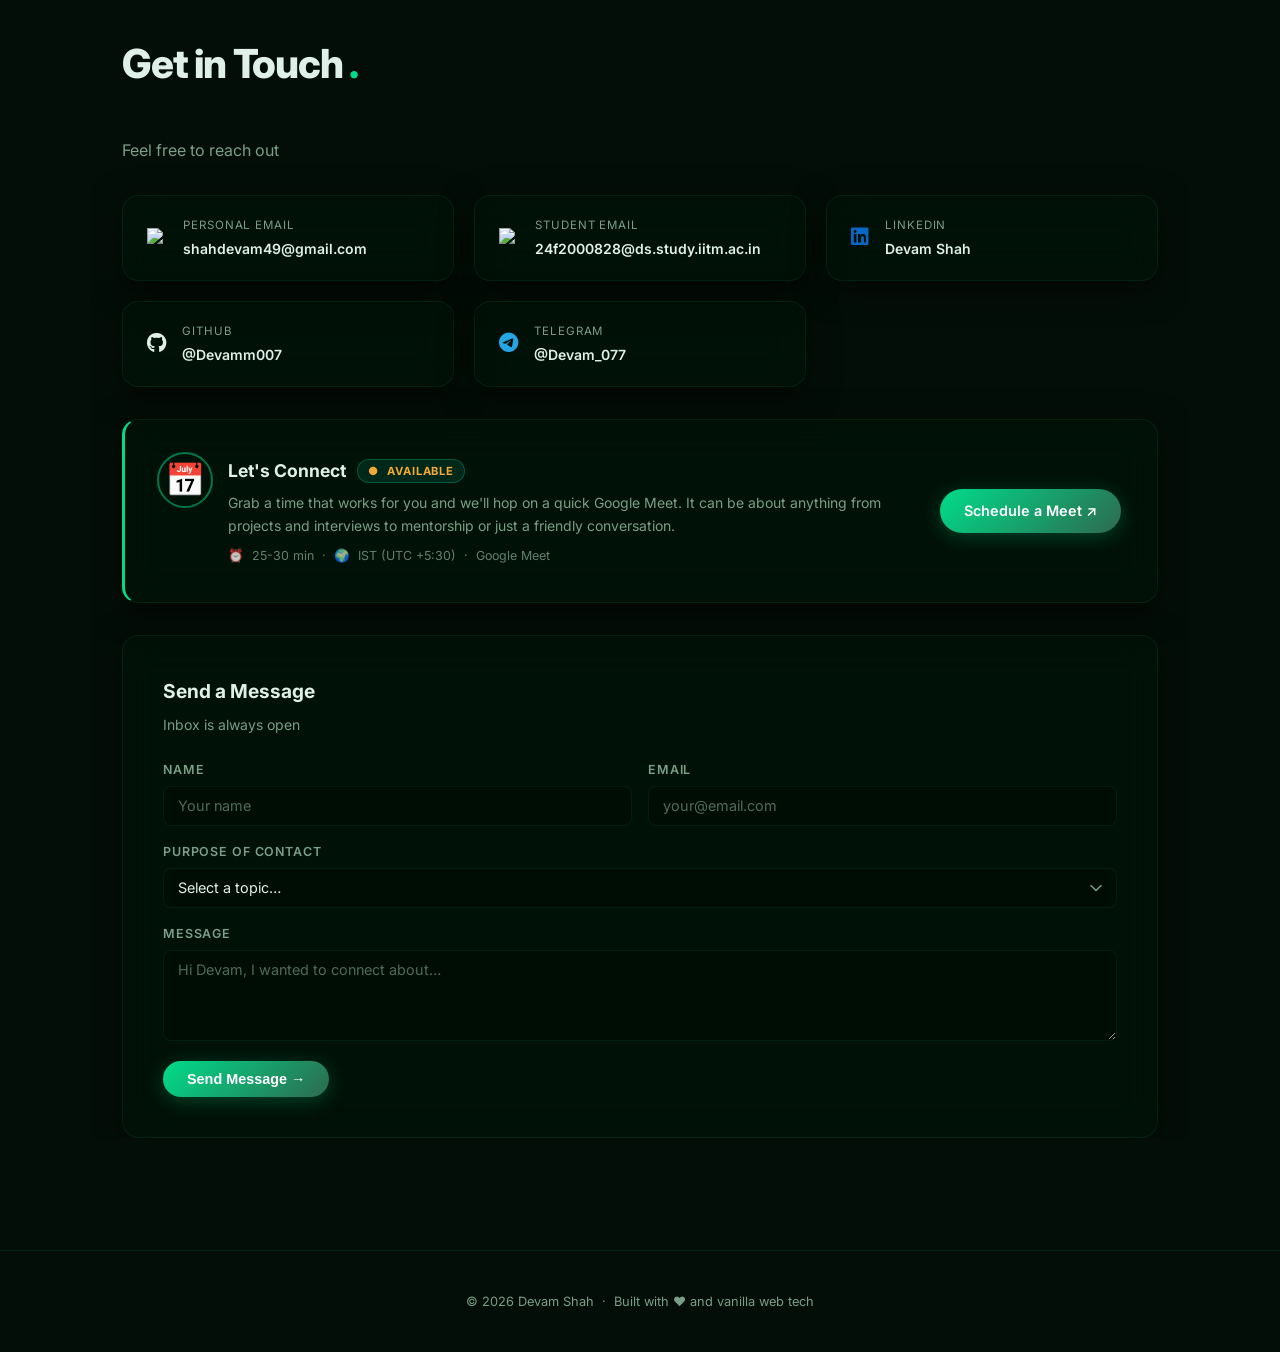
==== commit b4d6d081: "Standardized Icons" ====
--- a/index.html
+++ b/index.html
@@ -9,6 +9,8 @@
     <link rel="stylesheet" href="style.css" />
     <link rel="preconnect" href="https://fonts.googleapis.com" />
     <link rel="preconnect" href="https://fonts.gstatic.com" crossorigin />
+    <link rel="stylesheet" type='text/css' href="https://cdn.jsdelivr.net/gh/devicons/devicon@latest/devicon.min.css" />
+    <link rel="stylesheet" href="https://cdnjs.cloudflare.com/ajax/libs/font-awesome/6.5.1/css/all.min.css">
     <link href="https://fonts.googleapis.com/css2?family=Inter:wght@300;400;500;600;700;800&family=JetBrains+Mono:wght@400;500&family=Cormorant+Garamond:ital,wght@0,400;0,600;1,400&display=swap" rel="stylesheet" />
   </head>
   <body>
@@ -78,7 +80,7 @@
             <div class="edu-body">
 
               <div class="edu-stage completed">
-                <h4>&#x2705; Foundation Level <span class="badge badge-green">Completed</span></h4>
+                <h4>Foundation Level <span class="badge badge-green">Completed</span></h4>
                 <div class="tag-list">
                   <span class="tag">Maths 1 &amp; 2</span>
                   <span class="tag">Statistics 1 &amp; 2</span>
@@ -89,7 +91,7 @@
               </div>
 
               <div class="edu-stage current">
-                <h4>&#x1f504; Diploma Level <span class="badge badge-green">Almost completed</span></h4>
+                <h4>Diploma Level <span class="badge badge-green">Almost completed</span></h4>
                 <p class="edu-sub">Diploma in Data Science &amp; Diploma in Programming</p>
                 <div class="tag-list">
                   <span class="tag">ML Foundations</span>
@@ -106,7 +108,7 @@
               </div>
 
               <div class="edu-stage current">
-                <h4>&#x1f4cc; Jan 2026 Term (Trimester System) | Final Diploma Courses</h4>
+                <h4>Jan 2026 Term (Trimester System) | Final Diploma Courses</h4>
                 <div class="tag-list">
                   <span class="tag">Programming, Data Structures and Algorithms using Python</span>
                   <span class="tag">ML Project</span>
@@ -127,7 +129,8 @@
 
             <div class="project-card glass-card">
               <div class="project-top">
-                <span class="project-icon">&#x269b;&#xfe0f;</span>
+                <!-- <span class="project-icon">&#x269b;&#xfe0f;</span> -->
+                <img src="https://cdn.simpleicons.org/qiskit/6929C4" width=30 height=30 alt="Qiskit" />
                 <div class="project-links">
                   <a href="https://bb84-simulation-app.vercel.app/" target="_blank" rel="noopener">&#x2197; Live</a>
                   <a href="https://github.com/Devamm007/BB84-Protocol" target="_blank" rel="noopener">&#x2325; Repo</a>
@@ -144,7 +147,8 @@
 
             <div class="project-card glass-card">
               <div class="project-top">
-                <span class="project-icon">&#x1f5fa;&#xfe0f;</span>
+                <!-- <span class="project-icon">&#x1f5fa;&#xfe0f;</span> -->
+                <img src="https://cdn.simpleicons.org/leaflet/19992D" width=30 height=30 alt="Leaflet.js" />
                 <div class="project-links">
                   <a href="https://campusguide-omega.vercel.app" target="_blank" rel="noopener">&#x2197; Live</a>
                   <a href="https://github.com/Devamm007/IITM-Paradox25-Campus-Guide" target="_blank" rel="noopener">&#x2325; Repo</a>
@@ -161,7 +165,8 @@
 
             <div class="project-card glass-card">
               <div class="project-top">
-                <span class="project-icon">&#x1f40d;</span>
+                <!-- <span class="project-icon">&#x1f40d;</span> -->
+                <img src="https://cdn.simpleicons.org/python" width=30 height=30 alt="Python" />
                 <div class="project-links">
                   <a href="https://devamm007.github.io/python-mania" target="_blank" rel="noopener">&#x2197; Live</a>
                 </div>
@@ -177,7 +182,8 @@
 
             <div class="project-card glass-card">
               <div class="project-top">
-                <span class="project-icon">&#x2699;&#xfe0f;</span>
+                <!-- <span class="project-icon">&#x2699;&#xfe0f;</span> -->
+                <img src="https://cdn.simpleicons.org/fastapi" width=30 height=30 alt="FastAPI" />
                 <div class="project-links">
                   <a href="https://github.com/Devamm007/TDS-P1-2025-09-24F2000828" target="_blank" rel="noopener">&#x2325; Repo</a>
                 </div>
@@ -194,16 +200,18 @@
 
             <div class="project-card glass-card">
               <div class="project-top">
-                <span class="project-icon">&#x1f4dd;</span>
+                <!-- <span class="project-icon">&#x1f4dd;</span> -->
+                <i class="devicon devicon-vuejs-plain colored" style="font-size: 30px;"></i>
                 <div class="project-links">
+                  <!-- <a href="https://github.com/Devamm007/quiz-master-24f2000828" target="_blank" rel="noopener">&#x2325; Quiz Master</a> -->
                   <a href="https://github.com/Devamm007/vehicle-parking-mad-2-24f2000828" target="_blank" rel="noopener">&#x2325; Vehicle Parking</a>
-                  <a href="https://github.com/Devamm007/quiz-master-24f2000828" target="_blank" rel="noopener">&#x2325; Quiz Master</a>
                 </div>
               </div>
               <h3>MAD Application Projects</h3>
               <p>Full-stack web applications built during Application Development courses - Quiz Master (multi-user quiz platform), and a Vehicle Parking management system.</p>
               <div class="tag-list">
                 <span class="tag">Flask</span>
+                <span class="tag">Flask-SQLAlchemy</span>
                 <span class="tag">Vue.js</span>
                 <span class="tag">SQLite</span>
                 <span class="tag">REST API</span>
@@ -228,7 +236,7 @@
           <div class="certs-grid">
 
             <div class="cert-card glass-card ongoing-cert">
-              <div class="cert-status">&#x1f504; In Progress</div>
+              <div class="cert-status">In Progress</div>
               <h3>International Business</h3>
               <p class="cert-provider">NPTEL &nbsp;&#xb7;&nbsp; 12 Weeks</p>
               <div class="tag-list">
@@ -238,7 +246,7 @@
             </div>
 
             <div class="cert-card glass-card ongoing-cert">
-              <div class="cert-status">&#x1f504; In Progress</div>
+              <div class="cert-status">In Progress</div>
               <h3>Advanced Financial Instruments for Sustainable Business &amp; Decentralised Markets</h3>
               <p class="cert-provider">NPTEL &nbsp;&#xb7;&nbsp; 12 Weeks</p>
               <div class="tag-list">
@@ -249,7 +257,7 @@
             </div>
 
             <div class="cert-card glass-card ongoing-cert">
-              <div class="cert-status">&#x1f504; In Progress</div>
+              <div class="cert-status">In Progress</div>
               <h3>Blockchain and Its Applications</h3>
               <p class="cert-provider">NPTEL &nbsp;&#xb7;&nbsp; 12 Weeks</p>
               <div class="tag-list">
@@ -260,7 +268,7 @@
             </div>
 
             <div class="cert-card glass-card completed-cert">
-              <div class="cert-status">&#x2705; Completed</div>
+              <div class="cert-status">Completed</div>
               <h3>Ethical Hacking</h3>
               <p class="cert-provider">NPTEL &nbsp;&#xb7;&nbsp; 12 Weeks &nbsp;&#xb7;&nbsp; Issued Nov 2025</p>
               <div class="tag-list">
@@ -273,7 +281,7 @@
             </div>
 
             <div class="cert-card glass-card completed-cert">
-              <div class="cert-status">&#x2705; Completed</div>
+              <div class="cert-status">Completed</div>
               <h3>Introduction to Quantum Computing: Quantum Algorithms &amp; Qiskit</h3>
               <p class="cert-provider">NPTEL &nbsp;&#xb7;&nbsp; 4 Weeks &nbsp;&#xb7;&nbsp; Issued Sep 2025</p>
               <div class="tag-list">
@@ -286,7 +294,7 @@
             </div>
 
             <div class="cert-card glass-card completed-cert">
-              <div class="cert-status">&#x2705; Completed</div>
+              <div class="cert-status">Completed</div>
               <h3>Scientific Computing with Python</h3>
               <p class="cert-provider">freeCodeCamp &nbsp;&#xb7;&nbsp; ~300 hours &nbsp;&#xb7;&nbsp; Issued Dec 2024</p>
               <div class="tag-list">
@@ -309,7 +317,7 @@
 
           <div class="exp-org glass-card">
             <div class="exp-org-header">
-              <div class="exp-org-icon">&#x1f3db;&#xfe0f;</div>
+              <!-- <div class="exp-org-icon">&#x1f3db;&#xfe0f;</div> -->
               <div>
                 <h3 class="exp-org-name">IITM BS Programme</h3>
                 <p class="exp-org-meta">Internship &nbsp;&#xb7;&nbsp; 1 yr total &nbsp;&#xb7;&nbsp; Chennai, Tamil Nadu, India &nbsp;&#xb7;&nbsp; On-site</p>
@@ -366,35 +374,51 @@
 
           <div class="contact-grid">
             <a href="mailto:shahdevam49@gmail.com" class="contact-card glass-card">
-              <span class="contact-icon">&#x2709;&#xfe0f;</span>
+              <!-- <span class="contact-icon">&#x2709;&#xfe0f;</span> -->
+              <span class="content-icon">
+                <img src="https://upload.wikimedia.org/wikipedia/commons/7/7e/Gmail_icon_%282020%29.svg" 
+                    width="20" 
+                    height="20" 
+                    alt="Gmail" 
+                    style="vertical-align: middle;">
+              </span>
               <div>
                 <p class="contact-label">Personal Email</p>
                 <p class="contact-value">shahdevam49@gmail.com</p>
               </div>
             </a>
             <a href="mailto:24f2000828@ds.study.iitm.ac.in" class="contact-card glass-card">
-              <span class="contact-icon">&#x1f393;</span>
+              <!-- <span class="contact-icon">&#x1f393;</span> -->
+               <span class="content-icon">
+                <img src="https://cdn.simpleicons.org/gmail" 
+                    width="20" 
+                    height="20" 
+                    alt="Gmail">
+              </span>
               <div>
                 <p class="contact-label">Student Email</p>
                 <p class="contact-value">24f2000828@ds.study.iitm.ac.in</p>
               </div>
             </a>
             <a href="https://www.linkedin.com/in/devam-shah-030783298/" target="_blank" rel="noopener" class="contact-card glass-card">
-              <span class="contact-icon">&#x1f4bc;</span>
+              <!-- <span class="contact-icon">&#x1f4bc;</span> -->
+              <span class="content-icon"><i class="fa-brands fa-linkedin" style="font-size: 20px;"></i></span>
               <div>
                 <p class="contact-label">LinkedIn</p>
                 <p class="contact-value">Devam Shah</p>
               </div>
             </a>
             <a href="https://github.com/Devamm007" target="_blank" rel="noopener" class="contact-card glass-card">
-              <span class="contact-icon">&#x1f419;</span>
+              <!-- <span class="contact-icon">&#x1f419;</span> -->
+              <span class="content-icon"><i class="fa-brands fa-github" style="font-size: 20px;"></i></span>
               <div>
                 <p class="contact-label">GitHub</p>
                 <p class="contact-value">@Devamm007</p>
               </div>
             </a>
             <a href="https://t.me/Devam_077" target="_blank" rel="noopener" class="contact-card glass-card">
-              <span class="contact-icon">&#x1f4ac;</span>
+              <!-- <span class="contact-icon">&#x1f4ac;</span> -->
+              <span class="content-icon"><i class="fa-brands fa-telegram" style="font-size: 20px;"></i></span>
               <div>
                 <p class="contact-label">Telegram</p>
                 <p class="contact-value">@Devam_077</p>
--- a/style.css
+++ b/style.css
@@ -1516,3 +1516,7 @@
 
 /* ── Nature/Tech page-hero gradient tweak ────────────────────── */
 [data-theme="tech"] .page-hero-sub { color: var(--text-muted); }
+
+/* Icons */
+.fa-linkedin { color: #0A66C2; }
+.fa-telegram { color: #26A5E4; }
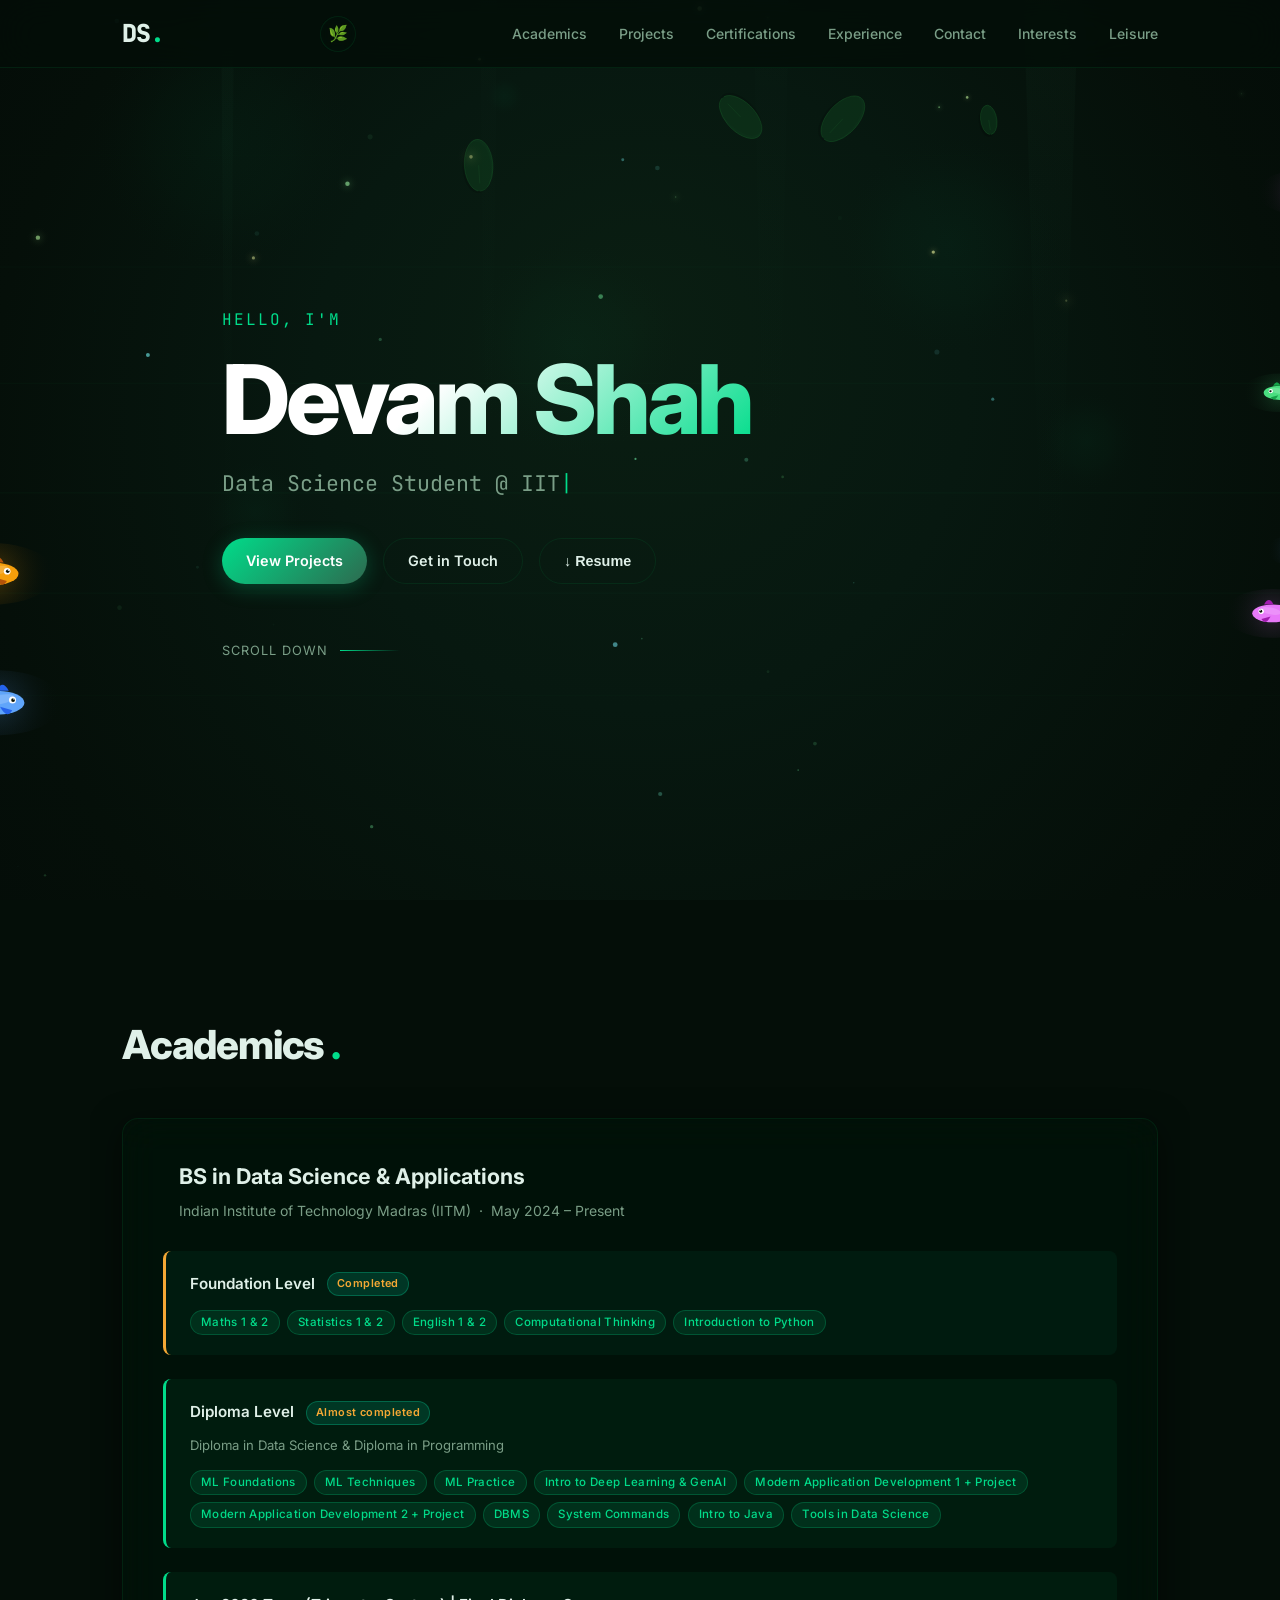
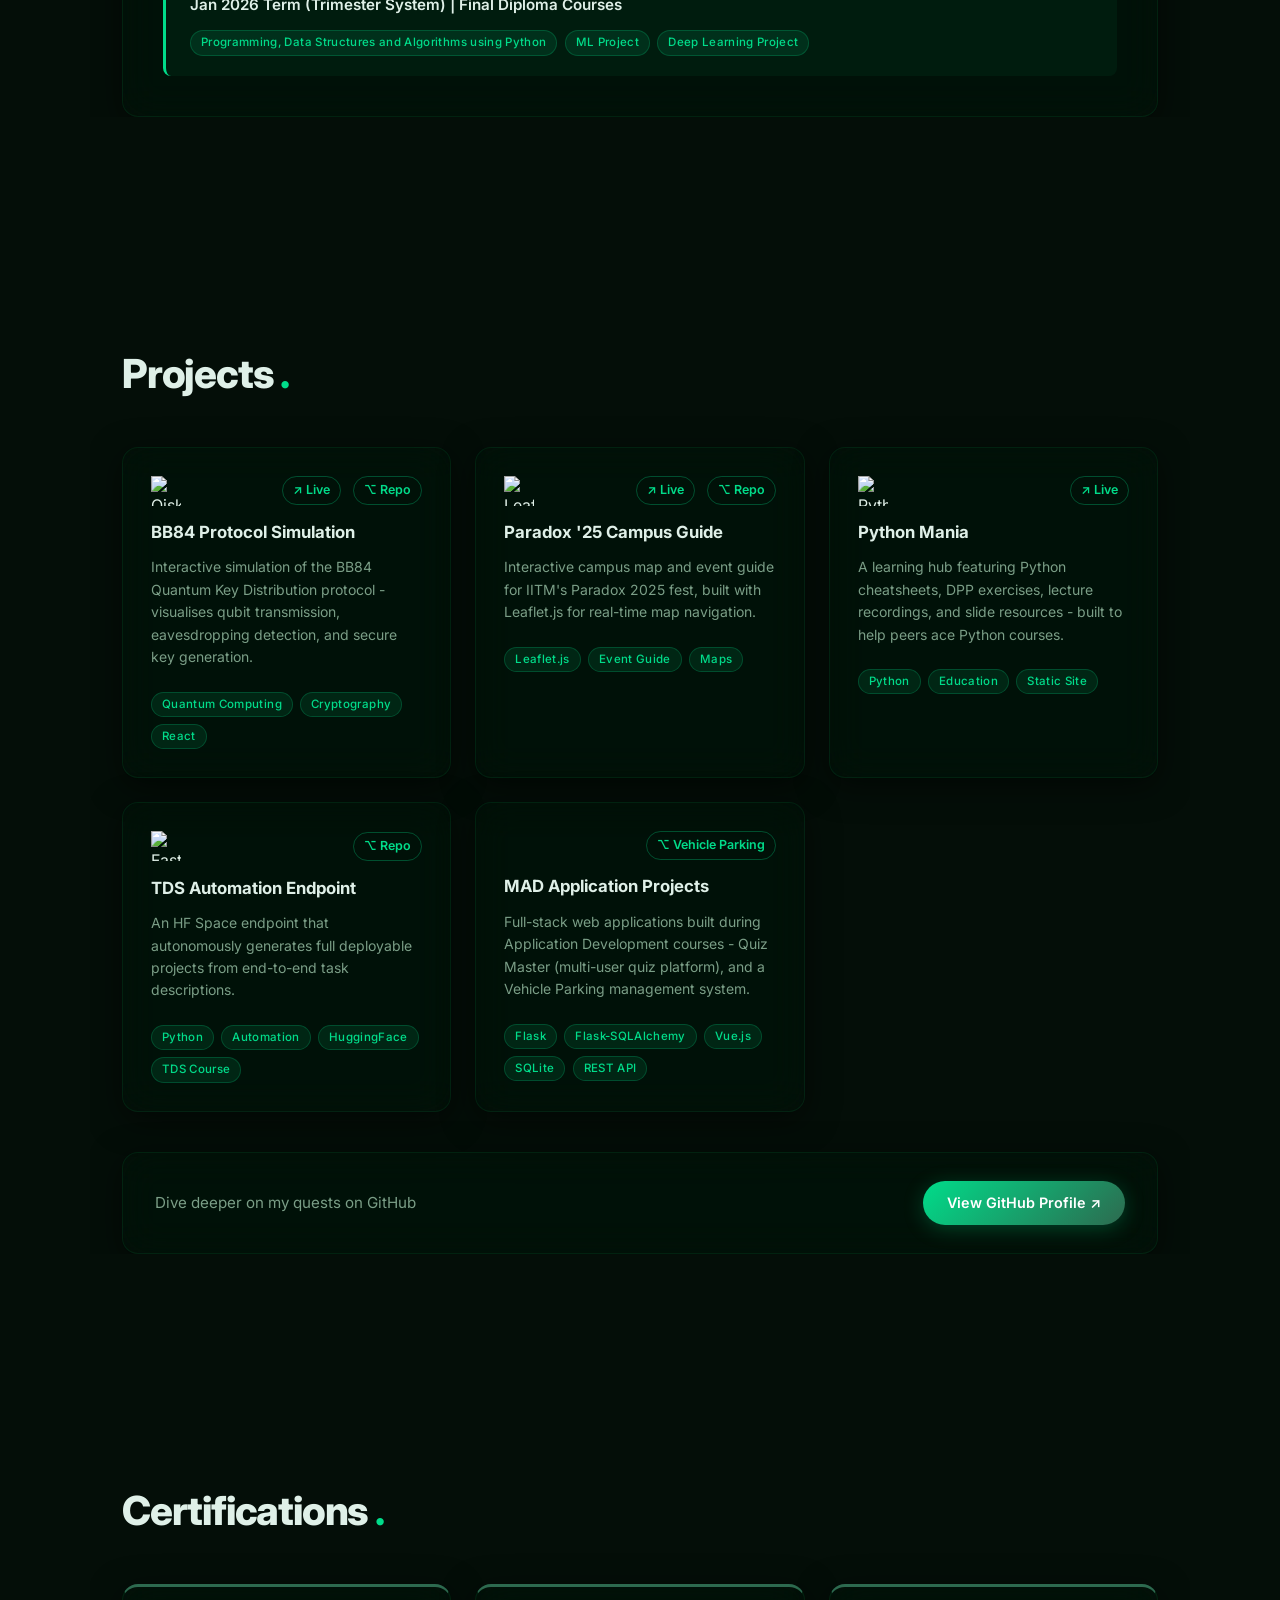
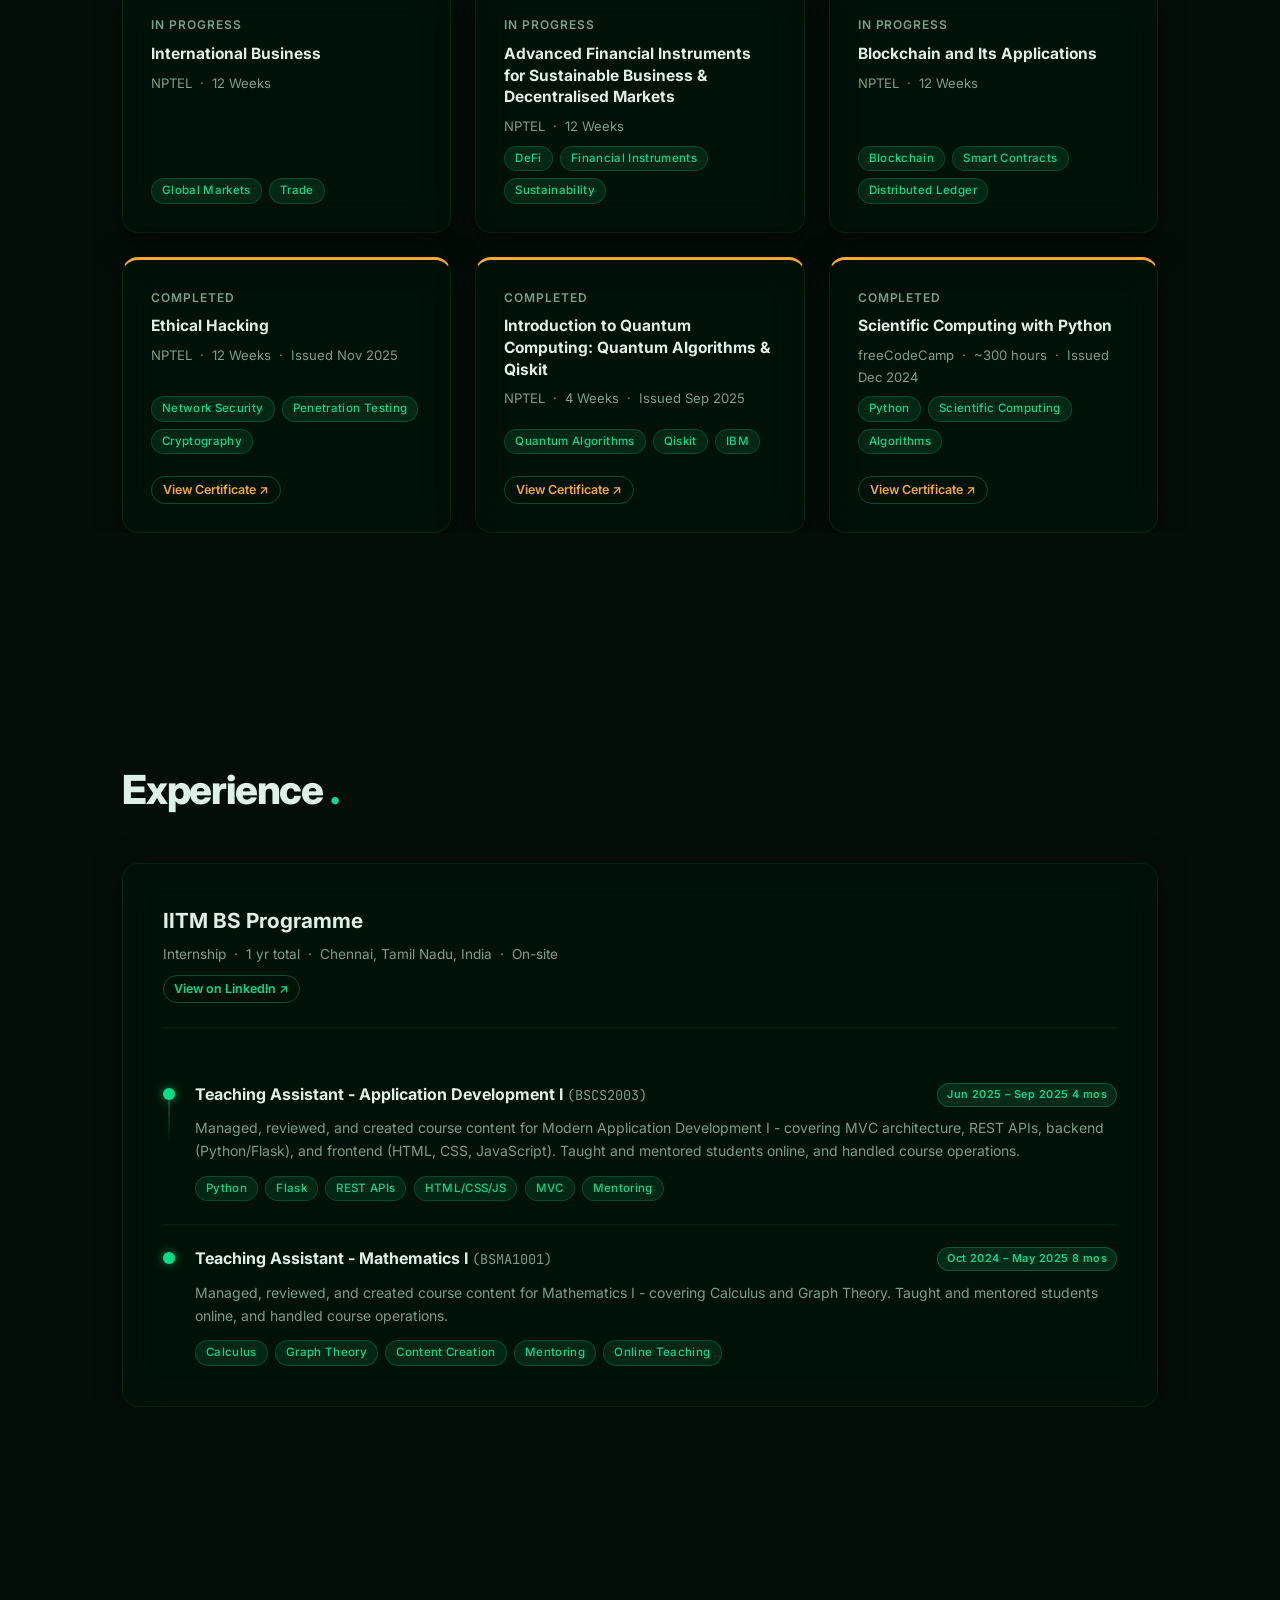
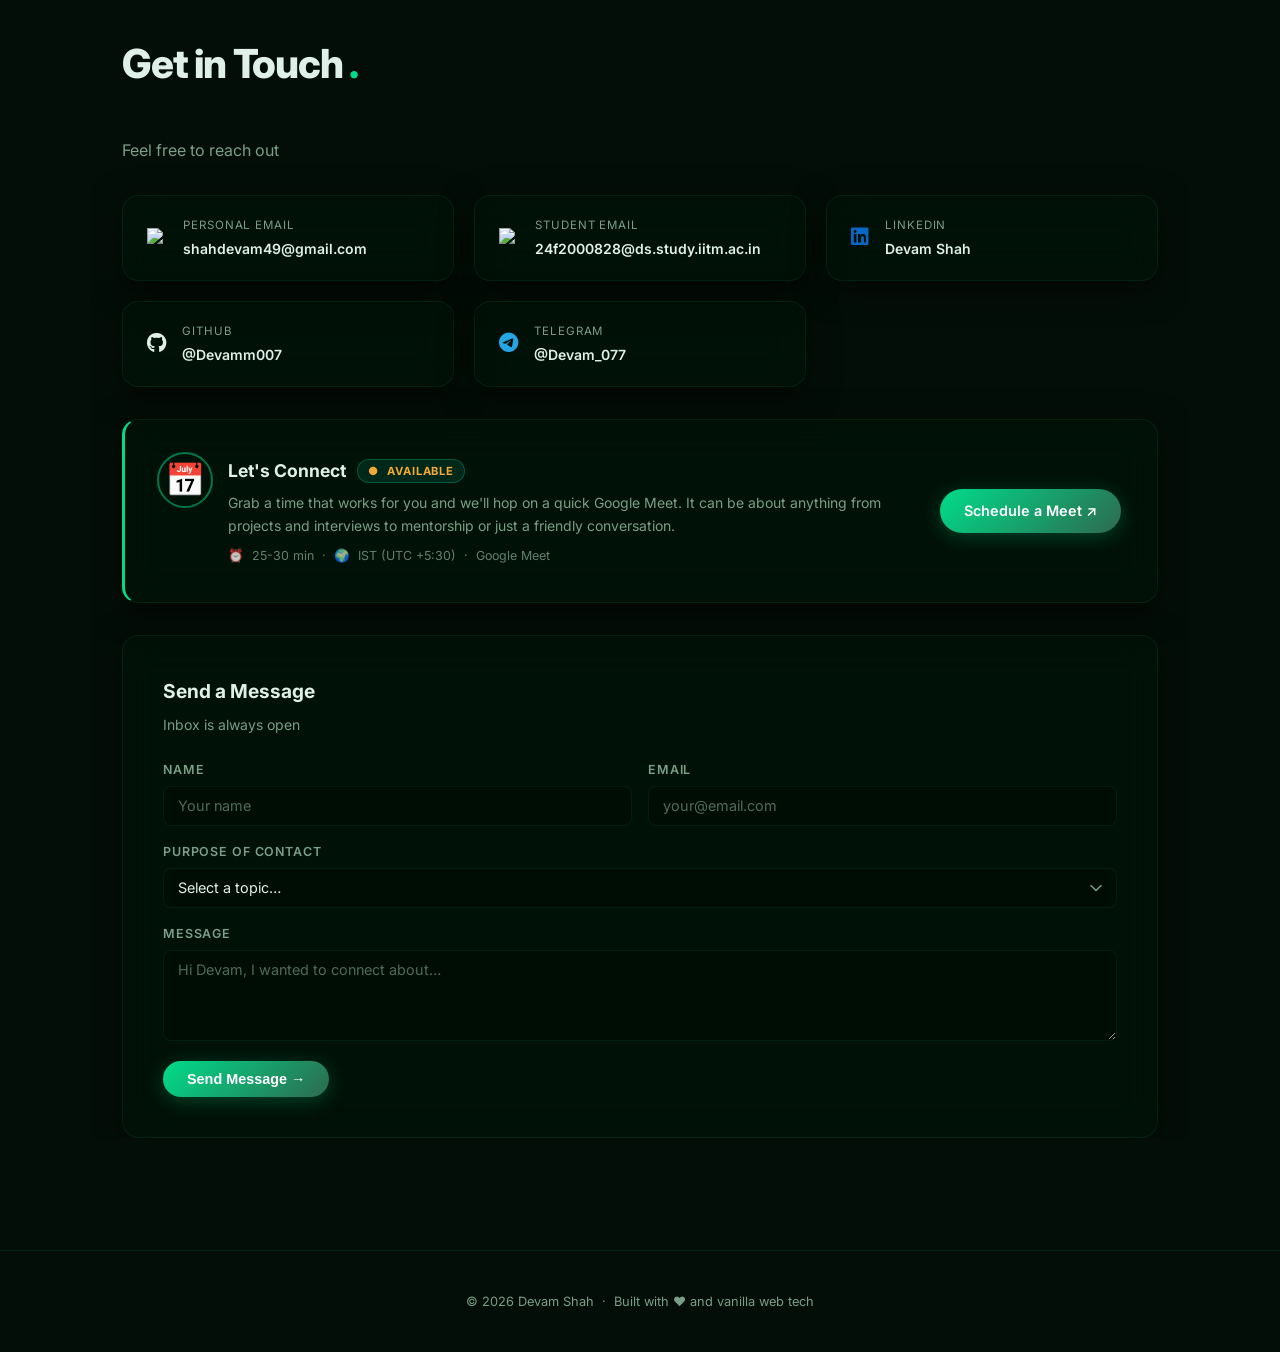
==== commit f9779de6: "Update Request Resume" ====
--- a/index.html
+++ b/index.html
@@ -550,7 +550,7 @@
             </select>
           </div>
           <button type="submit" class="btn btn-primary resume-submit-btn">Send Resume to My Email &#x2709;&#xfe0f;</button>
-          <p class="resume-form-note">&#x1f512; The link will be emailed to you. It won't appear here. Check spam folder if you don't see it.</p>
+          <p class="resume-form-note">&#x1f512; The link will be emailed to you. It won't appear here. Please check spam folder if you don't see it.</p>
         </form>
         <div class="resume-success" id="resume-success" style="display:none;">
           <div class="resume-success-icon">&#x2709;&#xfe0f;</div>
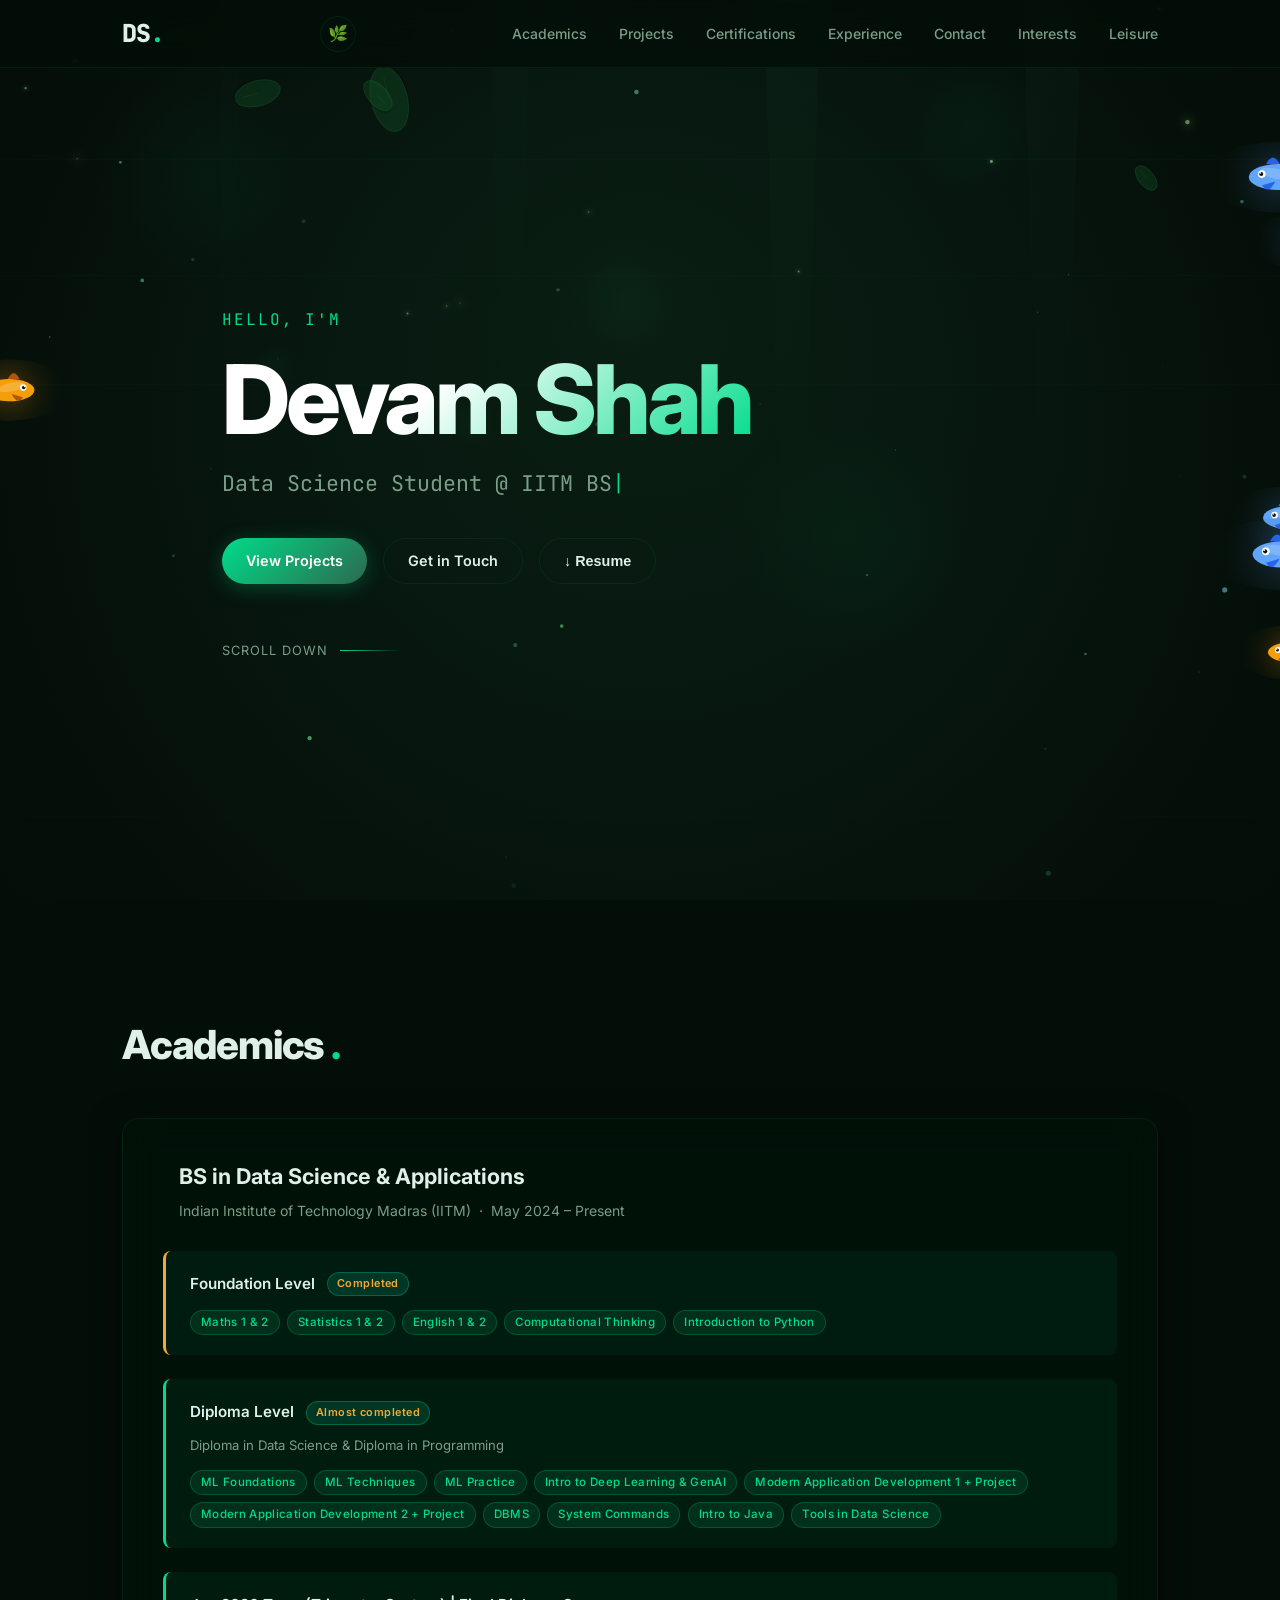
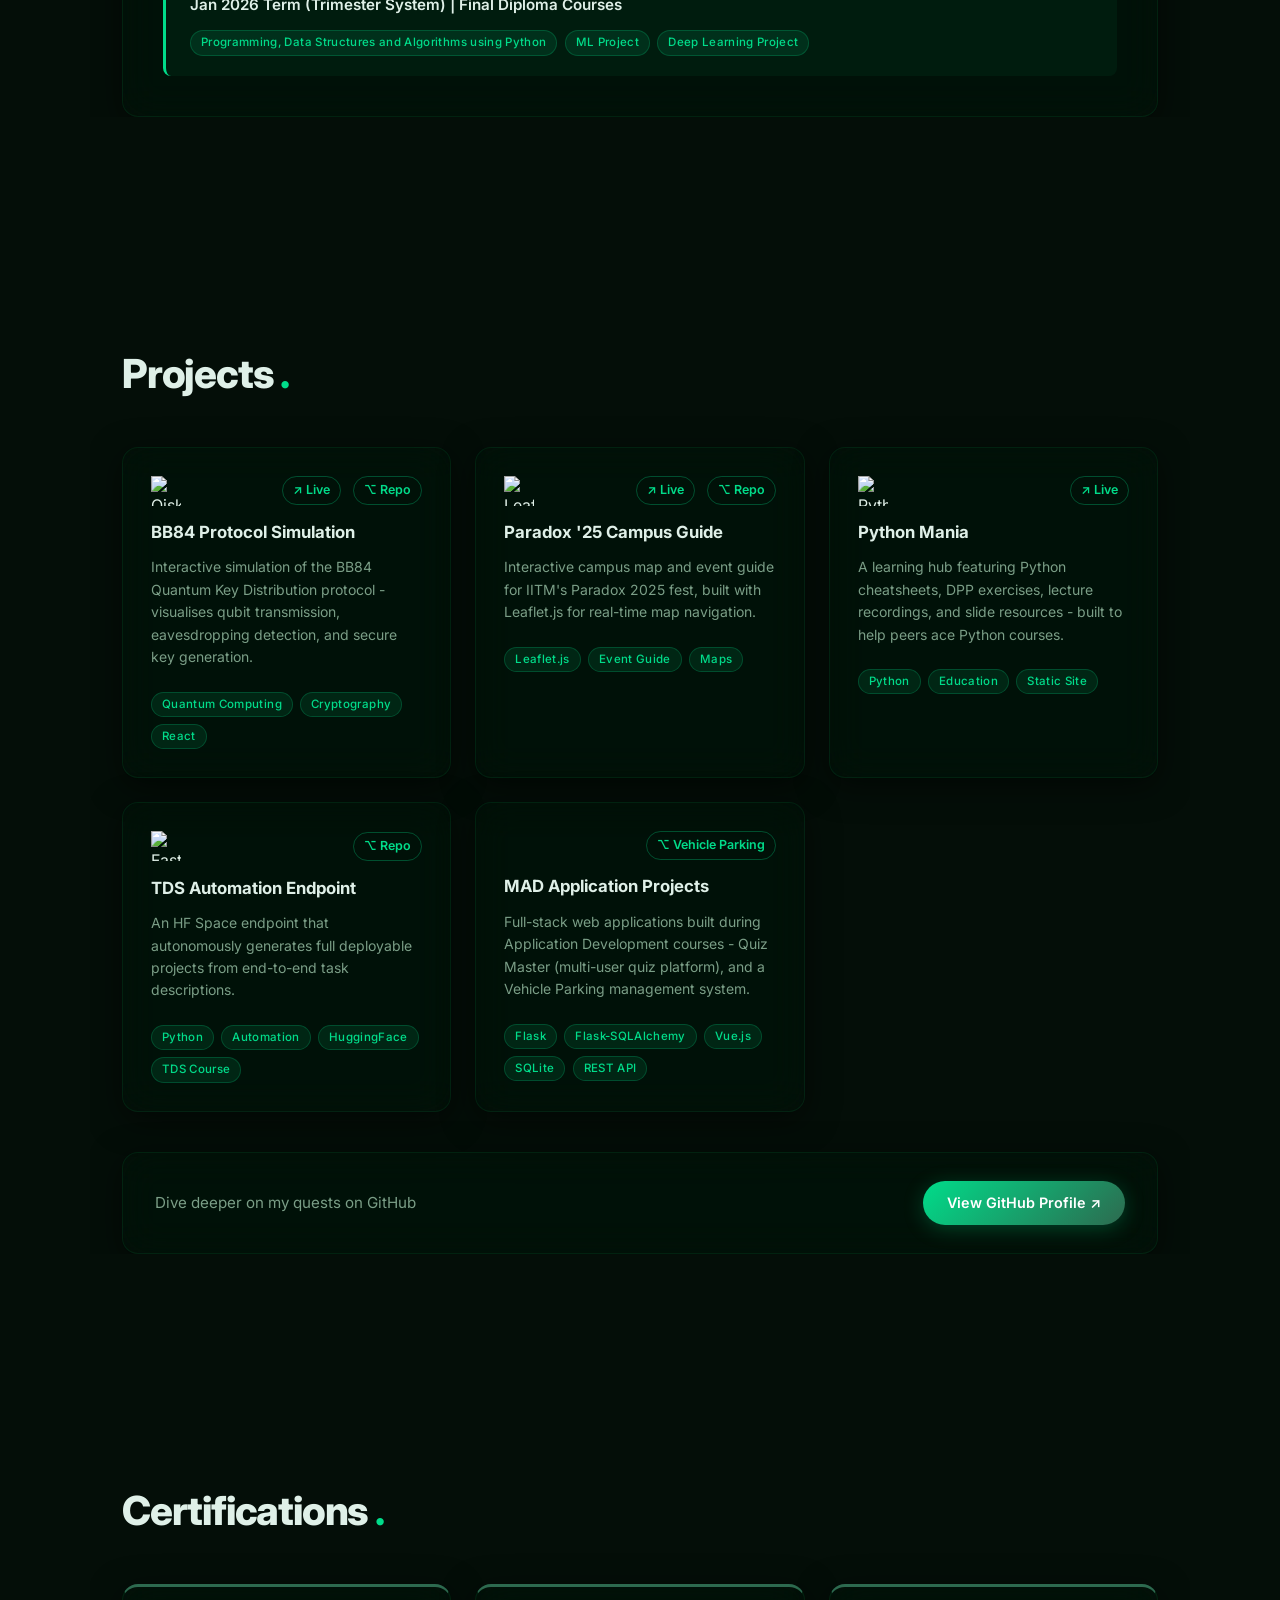
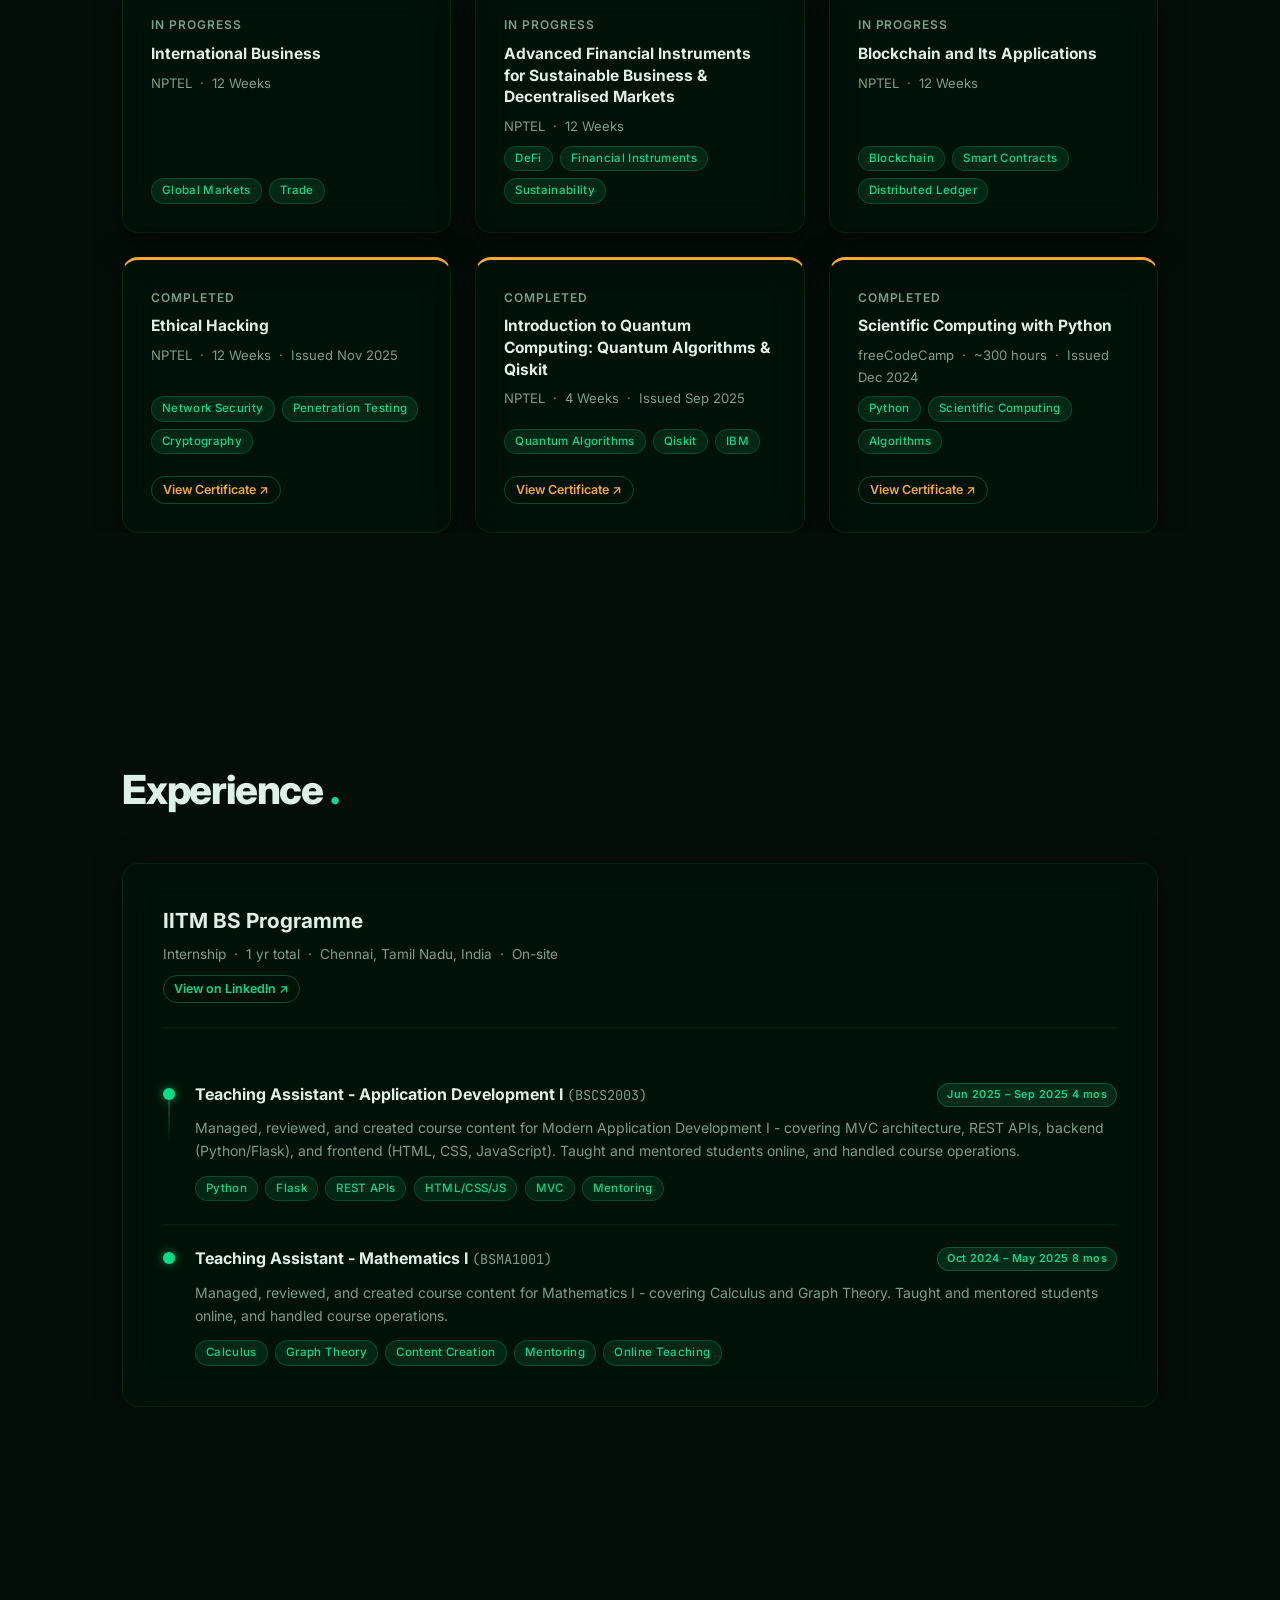
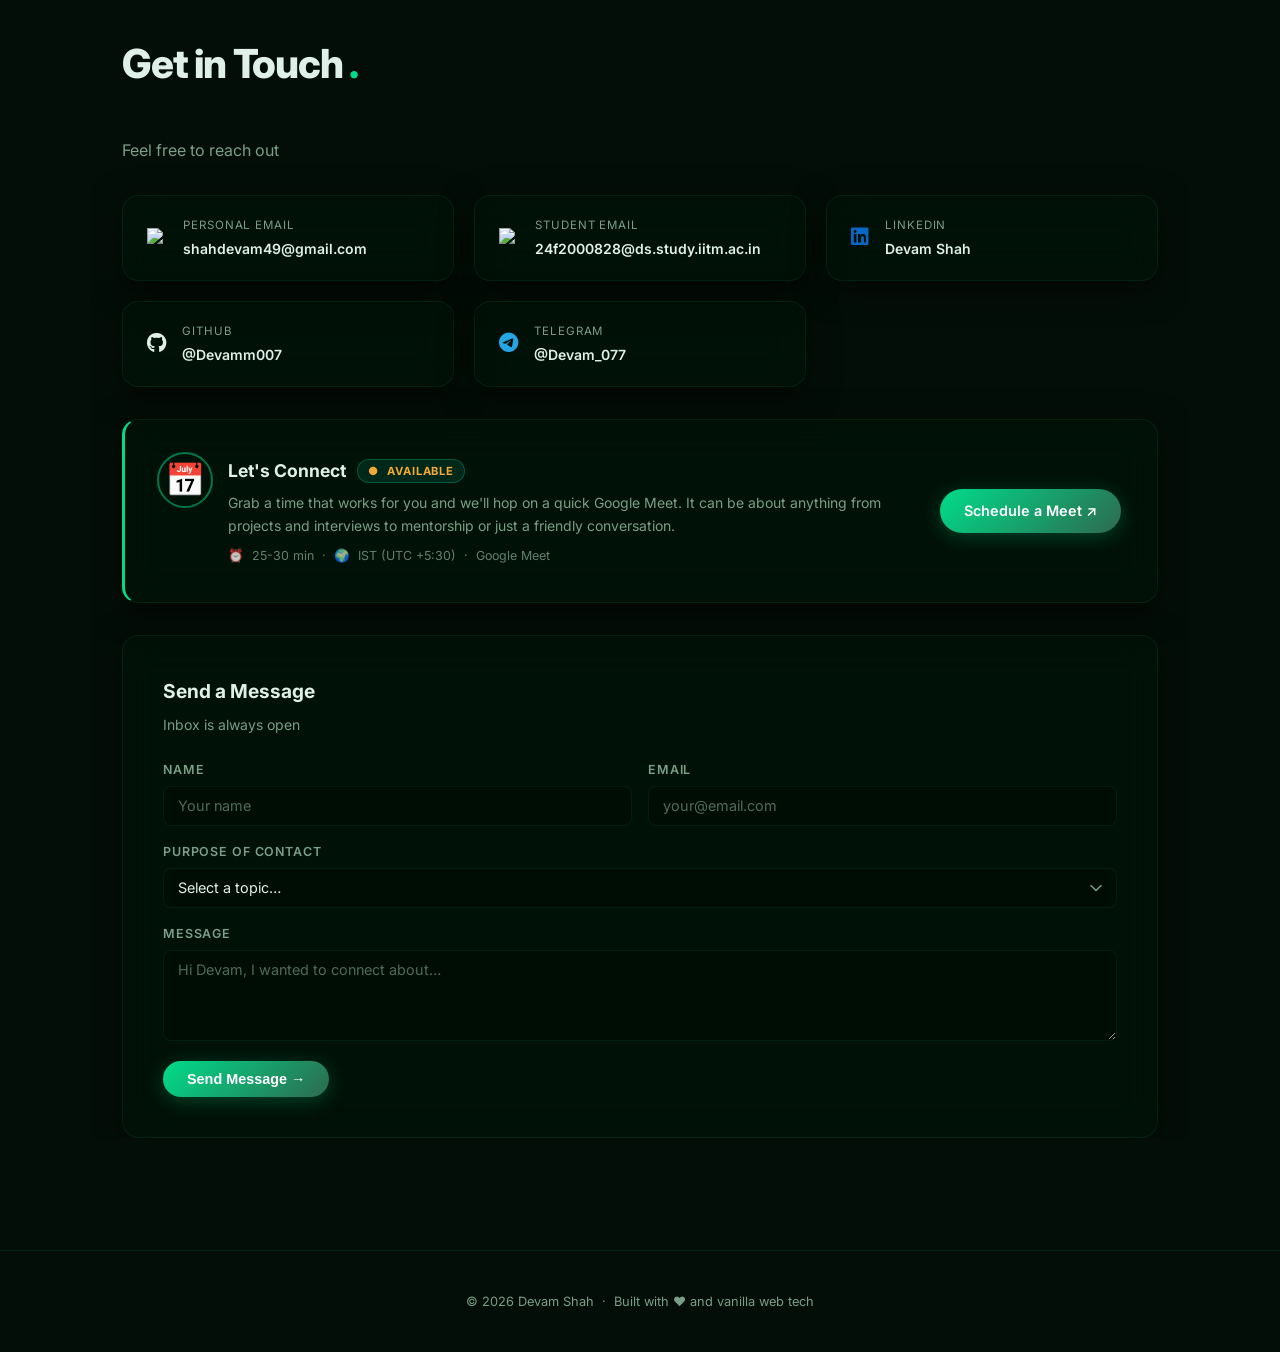
==== commit 17024b7c: "Update Request Resume" ====
--- a/index.html
+++ b/index.html
@@ -542,7 +542,7 @@
           <div class="form-group">
             <label for="rg-reason">Purpose</label>
             <select id="rg-reason" name="purpose" required>
-              <option value="" disabled selected>Why do you need it?</option>
+              <option value="" disabled selected>For:</option>
               <option value="Hiring / Recruitment">Hiring / Recruitment</option>
               <option value="Collaboration">Collaboration</option>
               <option value="Academic Reference">Academic Reference</option>
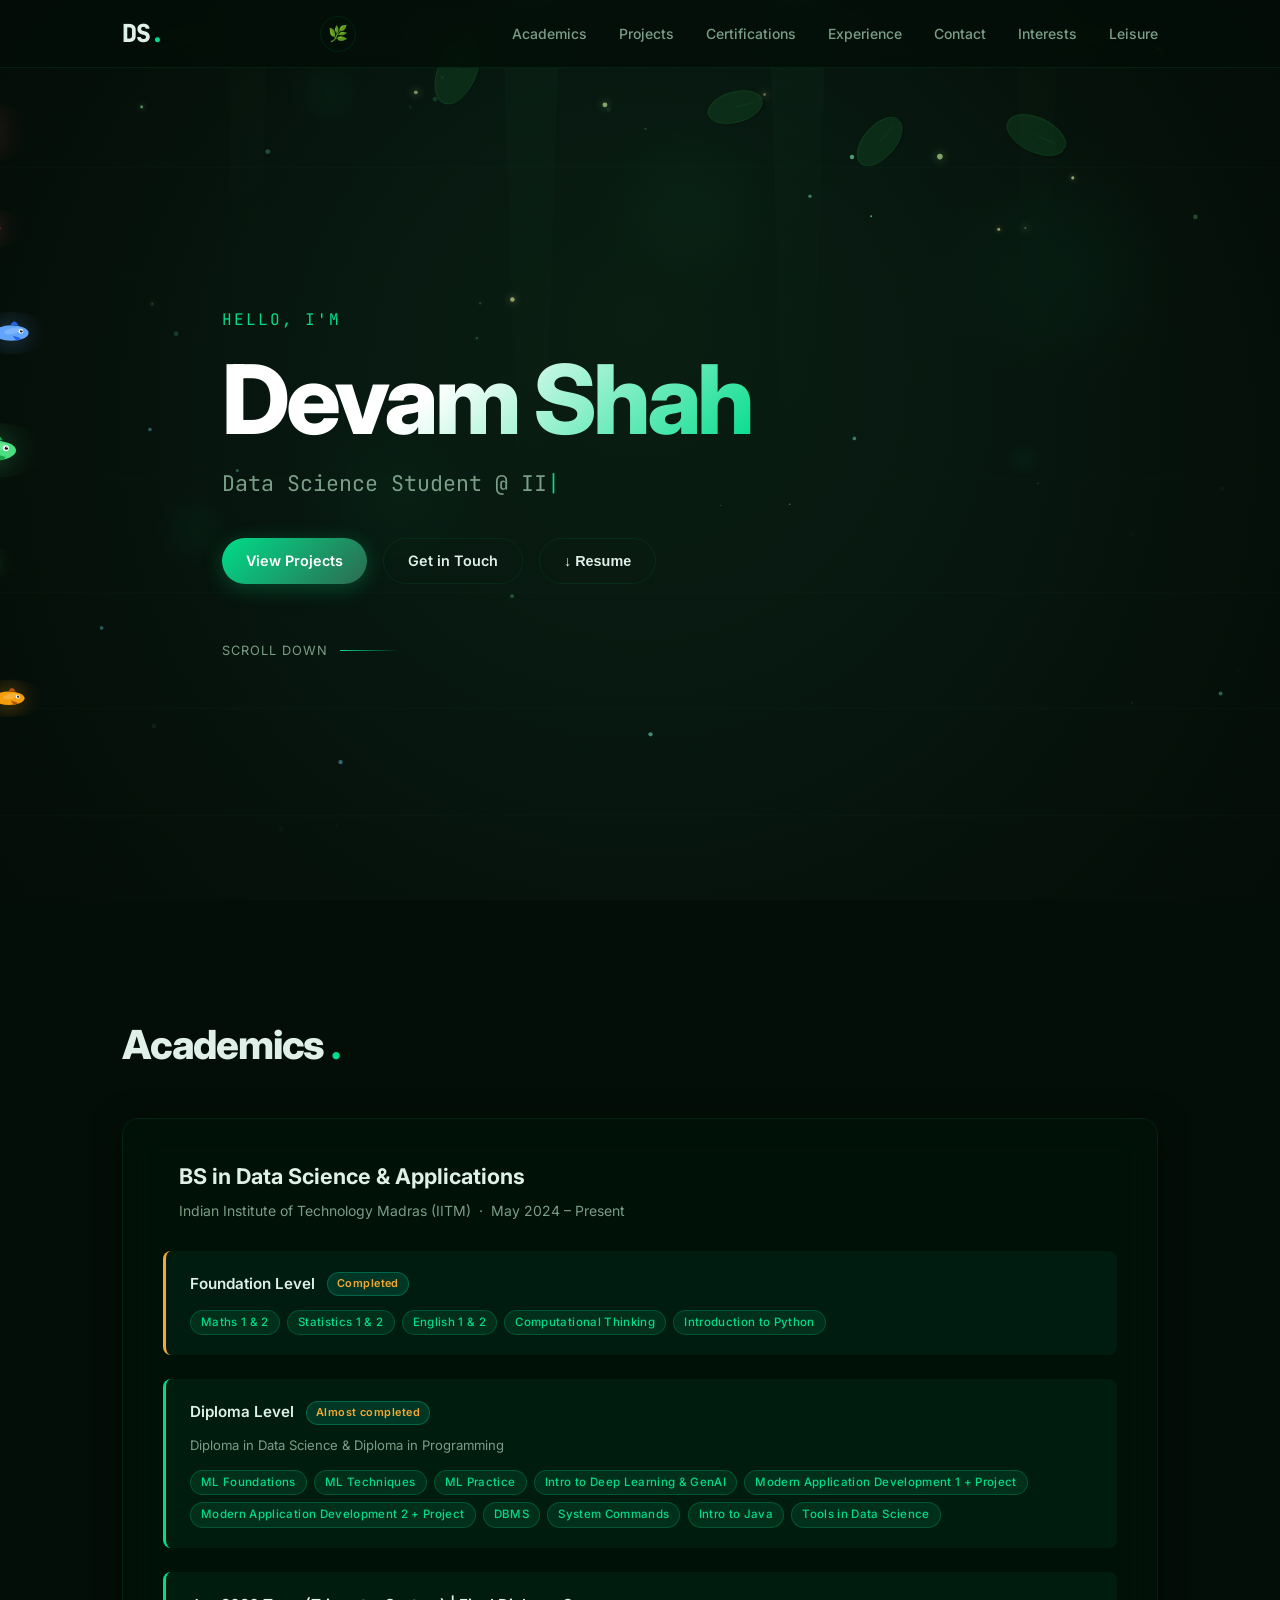
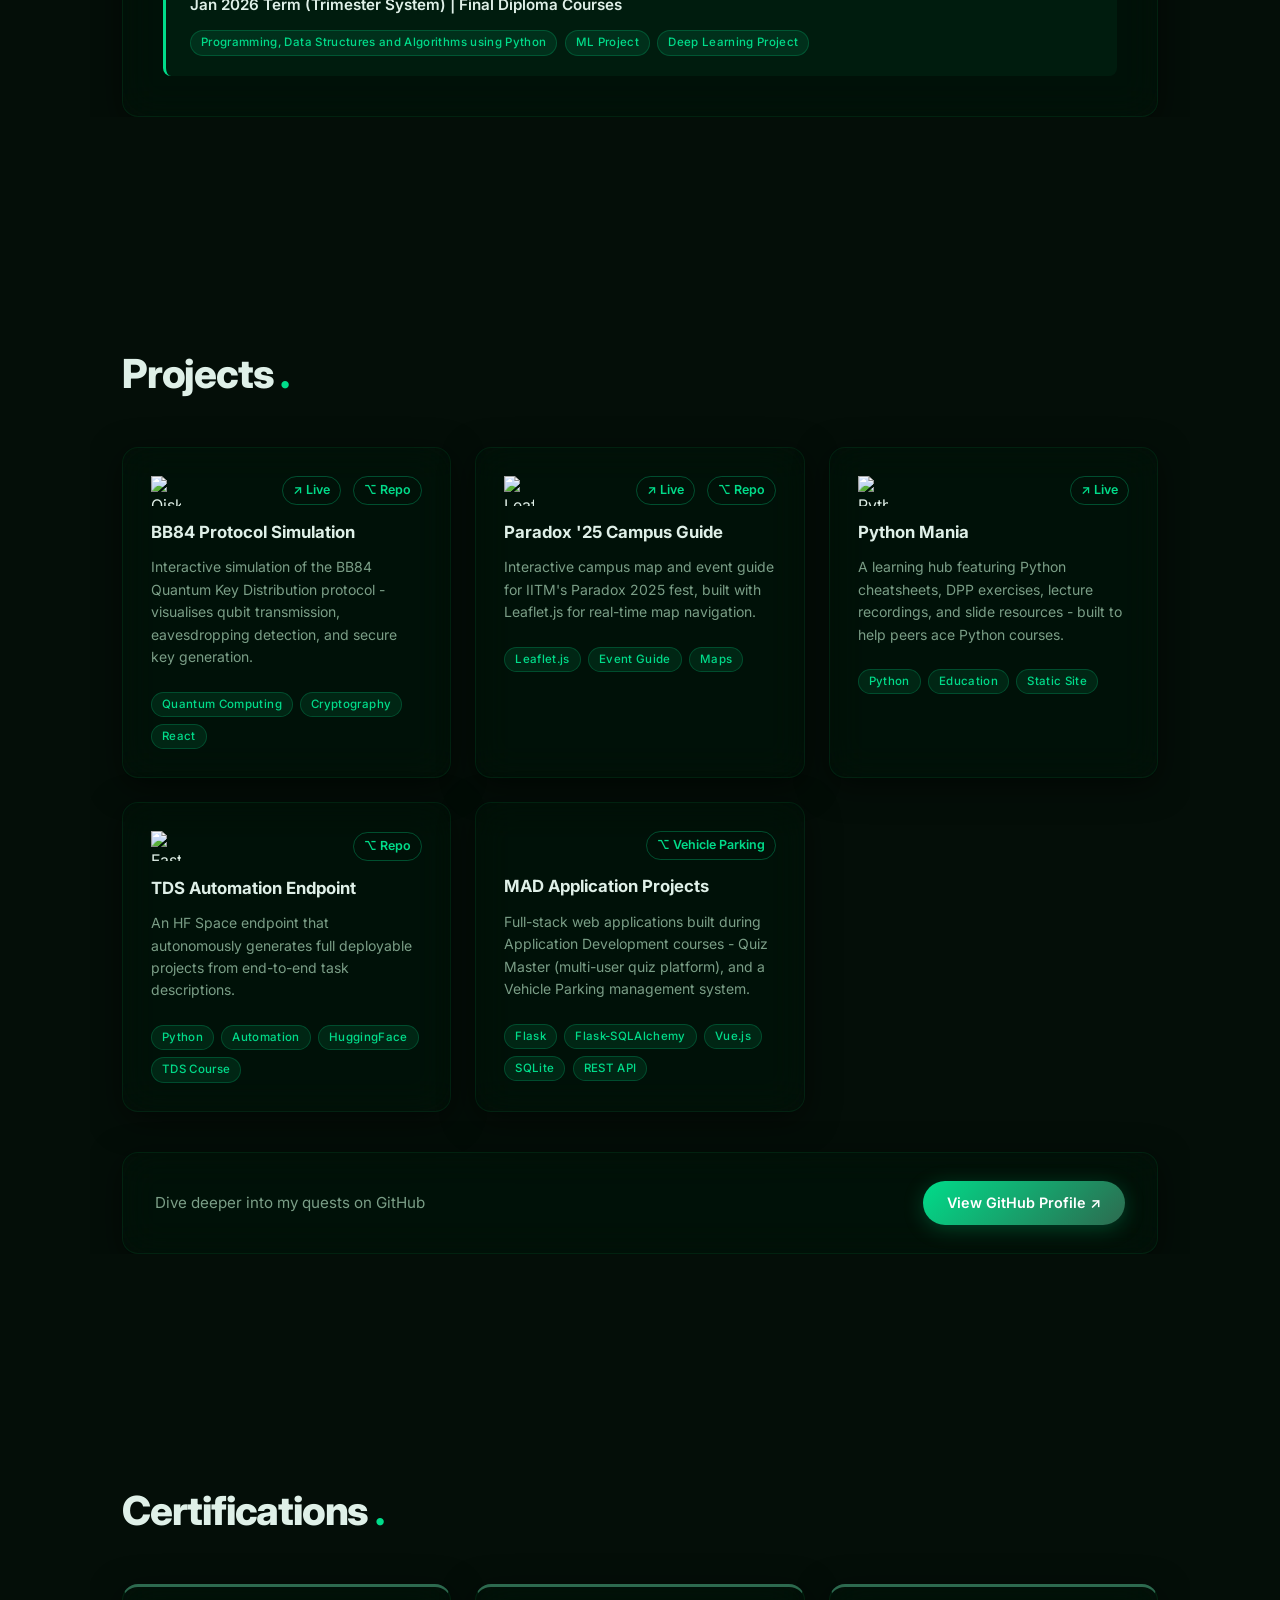
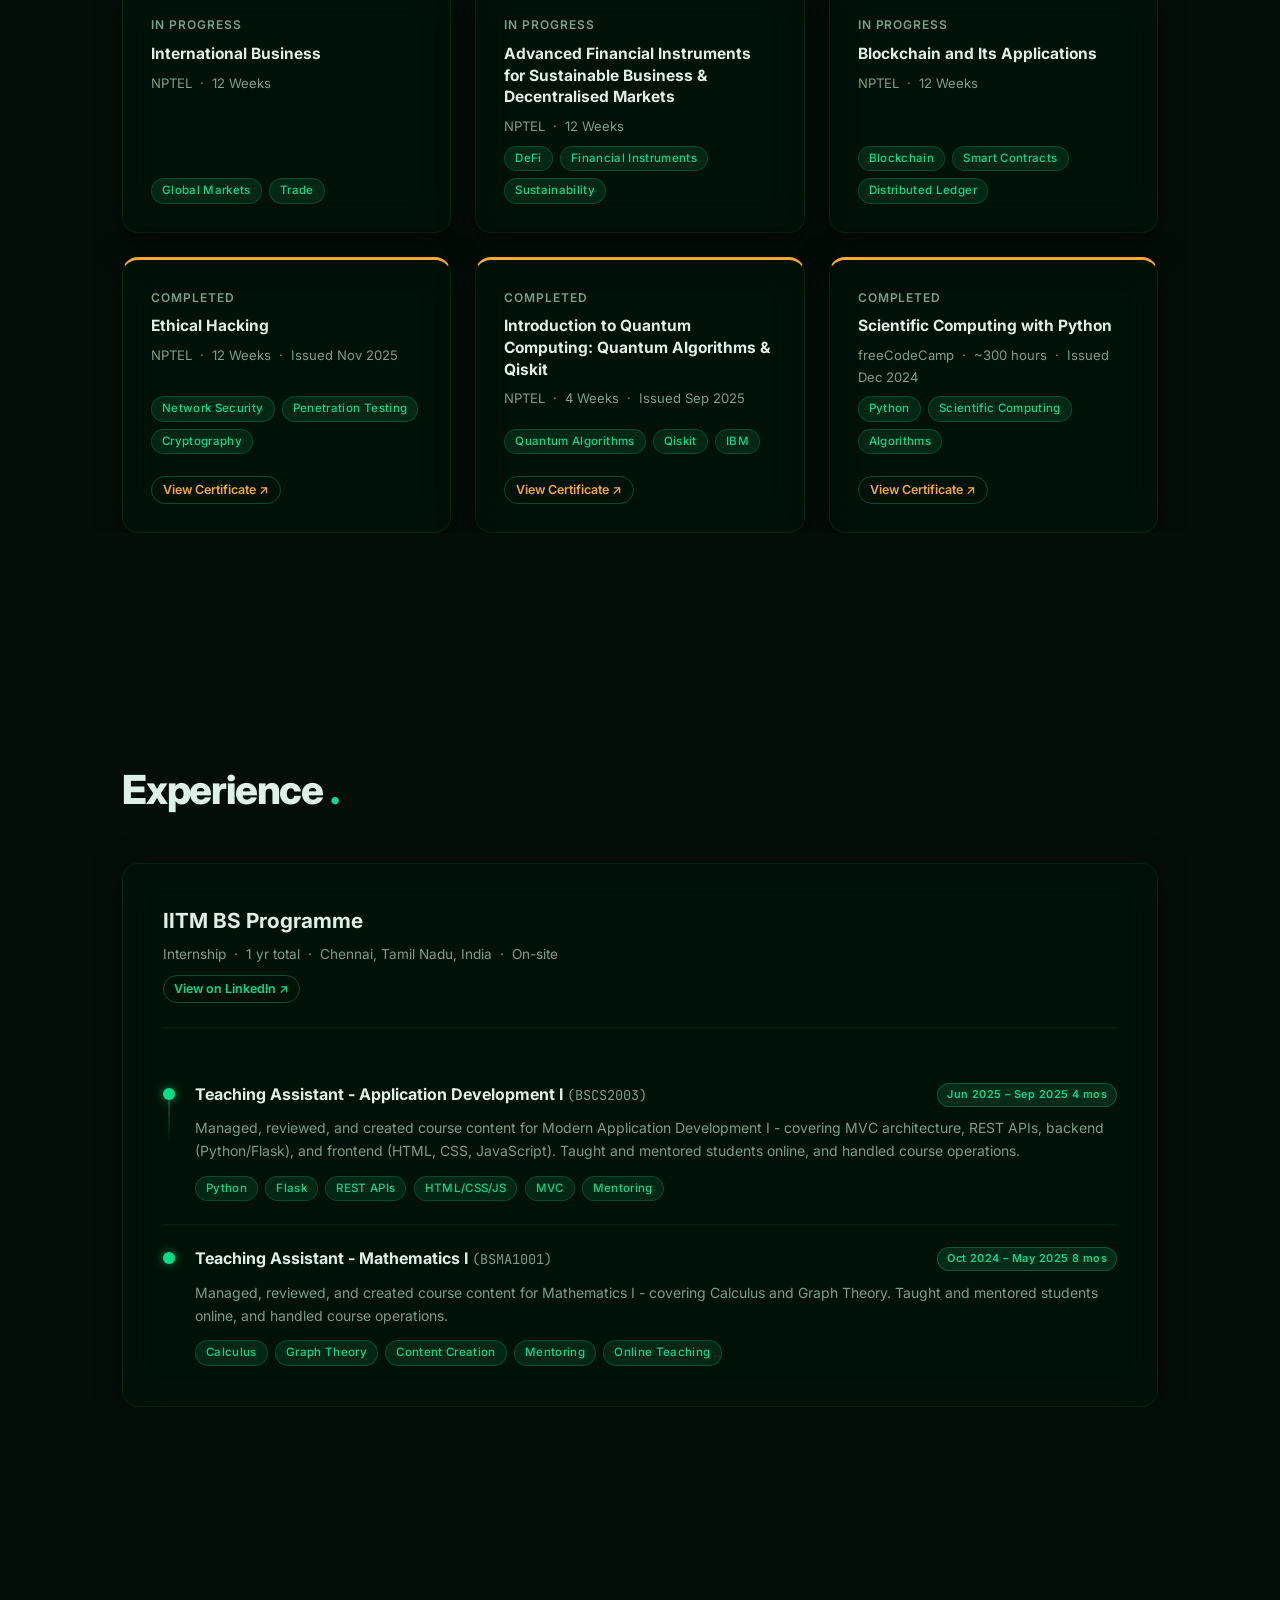
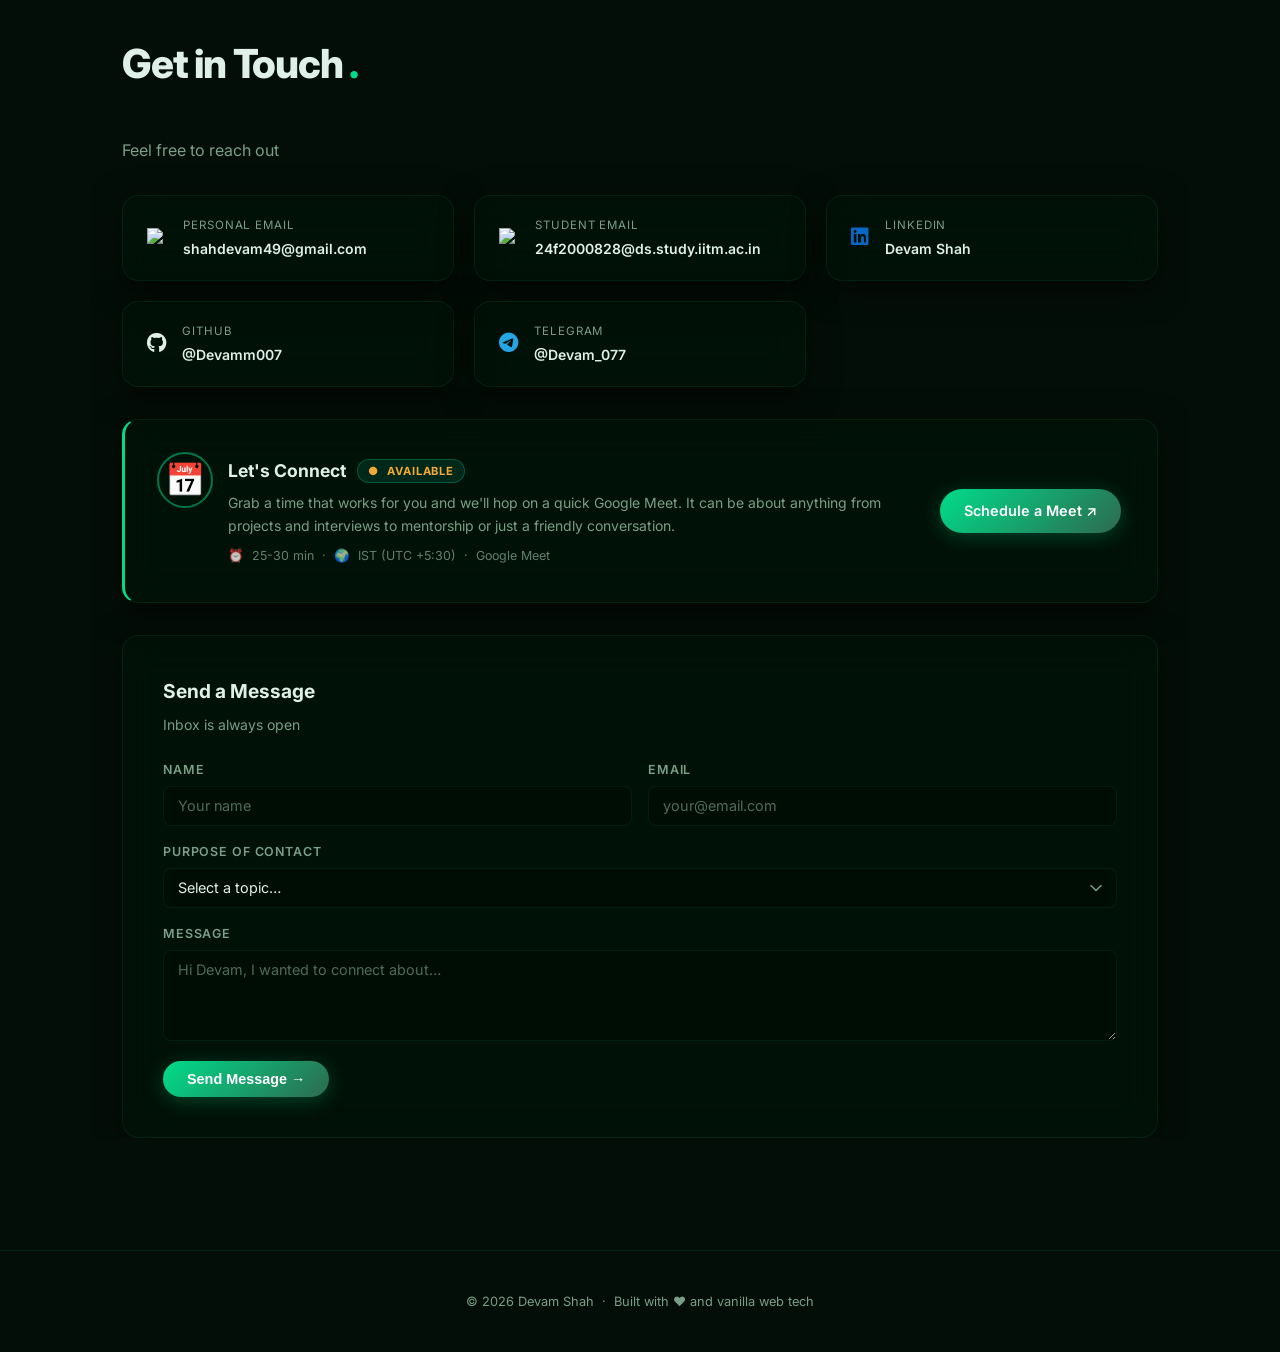
==== commit 17c9d4f1: "Update GitHub" ====
--- a/index.html
+++ b/index.html
@@ -221,7 +221,7 @@
           </div>
 
           <div class="github-cta glass-card">
-            <p>Dive deeper on my quests on GitHub</p>
+            <p>Dive deeper into my quests on GitHub</p>
             <a href="https://github.com/Devamm007" target="_blank" rel="noopener" class="btn btn-primary">
               View GitHub Profile &#x2197;
             </a>
